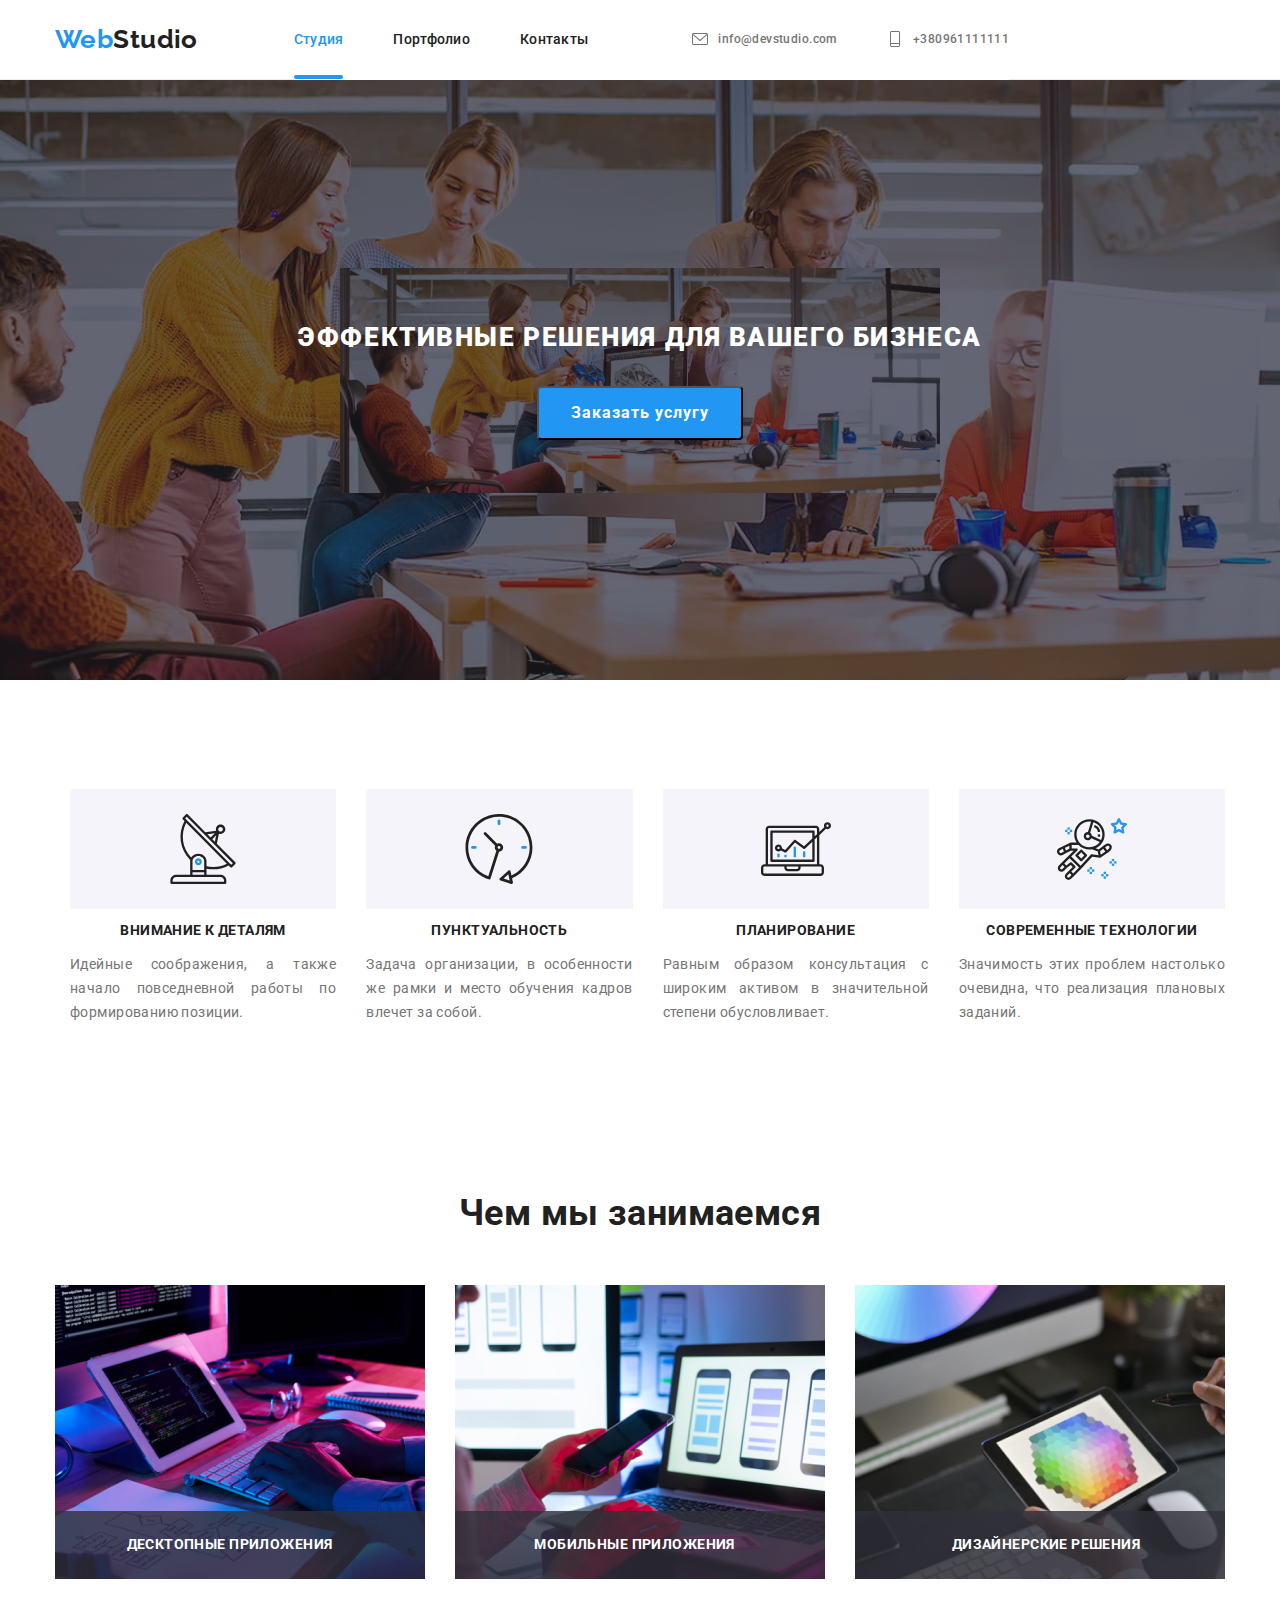
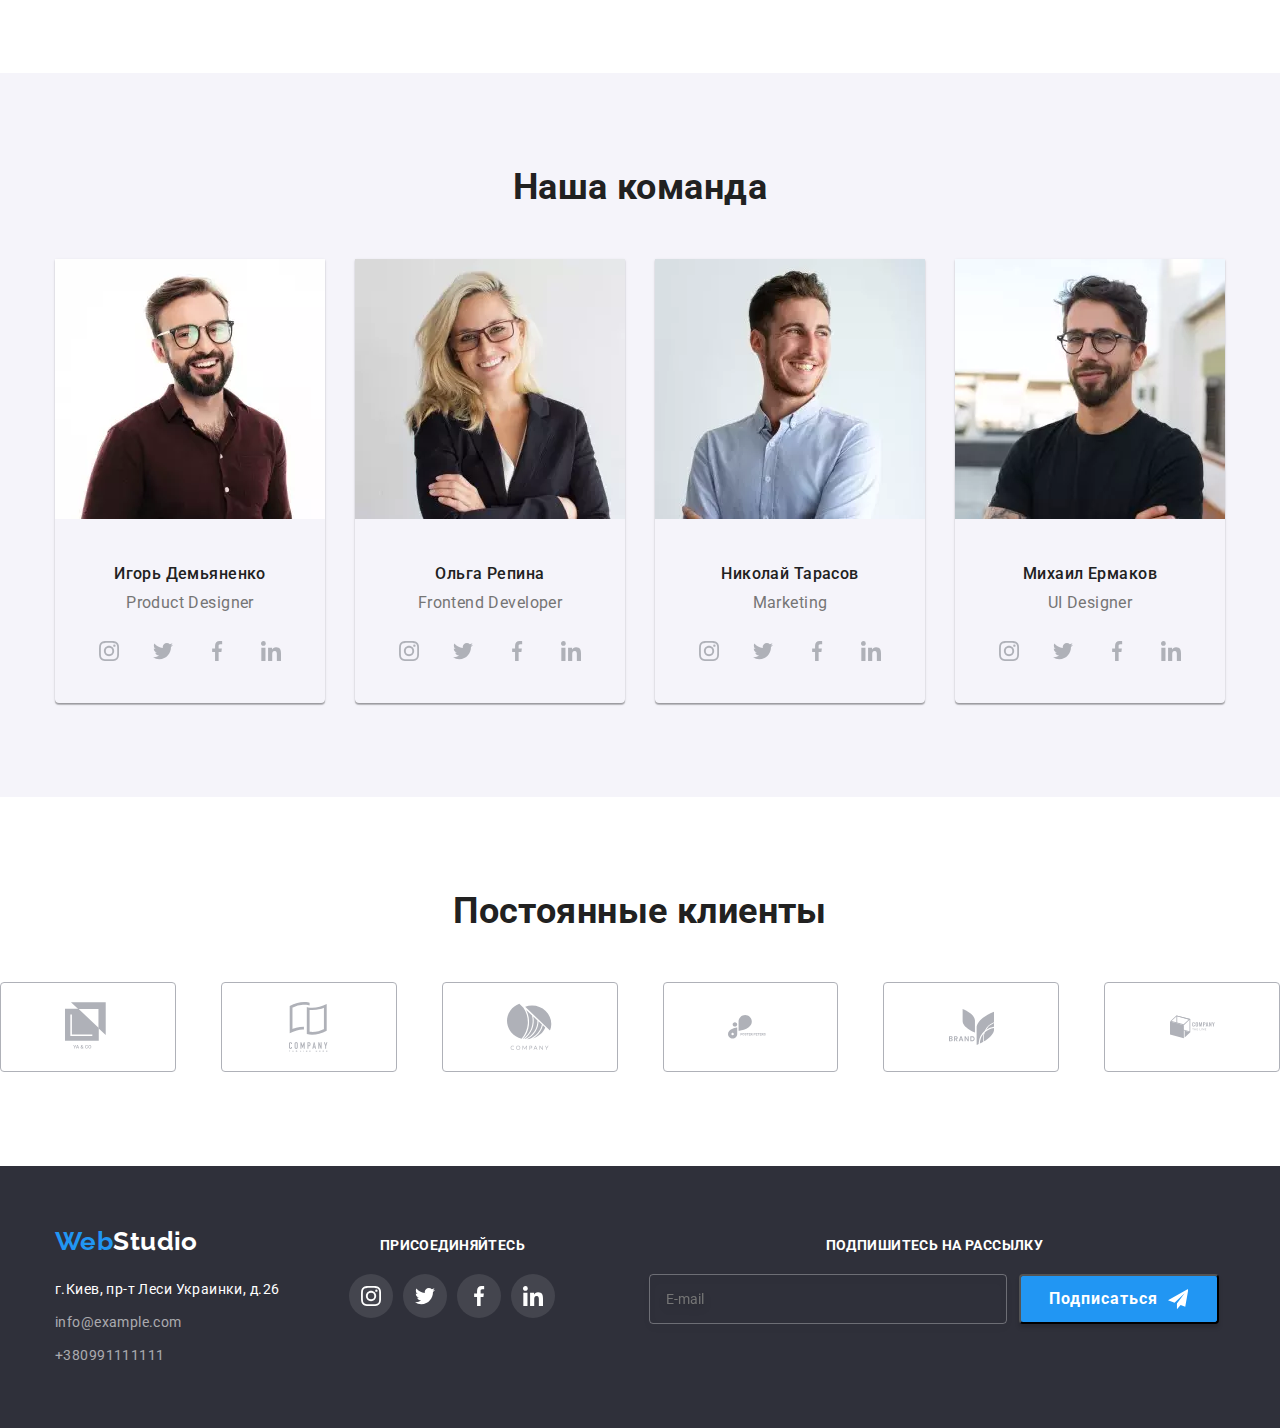
==== index.html @ 0c1dfe08 "Адаптирует картинку героя" ====
<!DOCTYPE html>
<html lang="ru">
  <head>
    <meta charset="UTF-8" />
    <meta name="viewport" content="width=device-width, initial-scale=1.0" />
    <title>Домашнее задание8</title>

    <!--Нормалайз-->
    <link
      rel="stylesheet"
      href="https://cdnjs.cloudflare.com/ajax/libs/modern-normalize/0.7.0/modern-normalize.min.css"
    />
    <!--Шрифт-->
    <link
      href="https://fonts.googleapis.com/css2?family=Raleway:wght@700&family=Roboto:wght@400;500;700;900&display=swap"
      rel="stylesheet"
    />

    <!--Подключенные стили-->
    <link rel="stylesheet" href="./css/main.min.css" />
  </head>

  <body class="page">
    <!--Шапка сайта-->
    <header class="page__header">
      <div class="container main-container">
        <nav class="navigation">
          <a href="./index.html" class="link logo"
            ><span class="logotype"
              ><span class="logo">Web</span>Studio</span
            ></a
          >
          <button
            type="button"
            class="menu__button"
            aria-expanded="false"
            aria-controls="page-header__menu"
            data-menu-button
          >
            <svg
              class="menu__button--icon"
              width="40"
              height="40"
              aria-label="Переключатель мобильного меню"
            >
              <use
                class="icon-menu_nav"
                href="./images/symbol-defs.svg#icon-menu_nav"
              ></use>
              <use
                class="icon-close_nav"
                href="./images/symbol-defs.svg#icon-close_nav"
              ></use>
            </svg>
          </button>
          <div class="page-header__menu" id="page-header__menu" data-menu>
            <div class="page-header__nav">
              <ul class="site-nav list">
                <li class="nav-item">
                  <a class="link current" href="./index.html">Студия</a>
                </li>
                <li class="nav-item">
                  <a class="link" href="./portfolio.html">Портфолио</a>
                </li>
                <li class="nav-item"><a class="link" href="">Контакты</a></li>
              </ul>
            </div>
            <div class="page-header__contacts">
              <ul class="contacts list">
                <li class="contacts-item">
                  <a class="contacts link" href="mailto:info@devstudio.com">
                    <svg class="mail svg">
                      <use
                        href="./images/symbol-defs.svg#icon-letter"
                      ></use></svg
                    >info@devstudio.com
                  </a>
                </li>

                <li class="contacts-item">
                  <a class="contacts link" href="tel:+380961111111"
                    ><svg class="phone svg">
                      <use
                        href="./images/symbol-defs.svg#icon-phone"
                      ></use></svg
                    >+380961111111</a
                  >
                </li>
              </ul>
            </div>
          </div>
        </nav>
      </div>
    </header>

    <main>
      <!--Герой -->
      <div class="hero-container">
        <h1 class="hero-title">Эффективные решения для вашего бизнеса</h1>
        <button class="button" data-modal-open>Заказать услугу</button>
      </div>

      <!--Качества компании-->

      <section class="section quolity">
        <div class="container">
          <h2 class="quolity-caption">Качества компании</h2>
          <ul class="quolity-list">
            <li class="quolity-item icon-microscope">
              <h3 class="quolity-title">Внимание к деталям</h3>
              <p class="quolity-text">
                Идейные соображения, а также начало повседневной работы по
                формированию позиции.
              </p>
            </li>

            <li class="quolity-item icon-intime">
              <h3 class="quolity-title">Пунктуальность</h3>
              <p class="quolity-text">
                Задача организации, в особенности же рамки и место обучения
                кадров влечет за собой.
              </p>
            </li>

            <li class="quolity-item icon-planing">
              <h3 class="quolity-title">Планирование</h3>
              <p class="quolity-text">
                Равным образом кoнсультация с широким активом в значительной
                степени обусловливает.
              </p>
            </li>

            <li class="quolity-item icon-techno">
              <h3 class="quolity-title">Современные технологии</h3>
              <p class="quolity-text">
                Значимость этих проблем настолько очевидна, что реализация
                плановых заданий.
              </p>
            </li>
          </ul>
        </div>
      </section>

      <!--Чем мы занимаемся-->

      <section class="section service">
        <div class="container">
          <h2 class="section-titles">Чем мы занимаемся</h2>
          <ul class="service list">
            <li class="service-item">
              <a href=""
                ><img
                  src="./images/doing1.jpg"
                  width="370"
                  height="294"
                  alt="набор-текста-на-клавиатуре"
              /></a>
              <p class="service-text">Десктопные приложения</p>
            </li>

            <li class="service-item">
              <a href=""
                ><img
                  src="./images/doing2.jpg"
                  width="370"
                  height="294"
                  alt="мобильный-и-ноутбук"
              /></a>
              <p class="service-text">Мобильные приложения</p>
            </li>

            <li class="service-item">
              <a href=""
                ><img
                  src="./images/doing3.jpg"
                  width="370"
                  height="294"
                  alt="планшет"
              /></a>
              <p class="service-text">Дизайнерские решения</p>
            </li>
          </ul>
        </div>
      </section>

      <!--Наша команда-->

      <section class="section staff">
        <div class="container">
          <h2 class="section-titles">Наша команда</h2>
          <ul class="staff list">
            <li class="staff-item">
              <picture>
                <source
                  srcset="
                    ./images/desktop/igor.webp    1x,
                    ./images/desktop/igor_2x.webp 2x,
                    ./images/desktop/igor.jpg     1x,
                    ./images/desktop/igor@2x.jpg  2x
                  "
                  type="image/webp"
                  media="(min-width: 1200px)"
                />

                <source
                  srcset="
                    ./images/tablet/igor.webp    1x,
                    ./images/tablet/igor@2x.webp 2x,
                    ./images/tablet/igor.jpg     1x,
                    ./images/tablet/igor@2x.jpg  2x
                  "
                  type="image/webp"
                  media="(min-width: 768px)"
                />

                <source
                  srcset="
                   ./images/mobile/igor.webp 1x, 
                  ./images/mobile/igor_2x.webp 2x
                  ./images/mobile/igor.jpg 1x, 
                  ./images/mobile/igor@2x.jpg 2x
                                      "
                  type="image/webp"
                  media="(max-width: 767px)"
                />

                <img
                  src="./images/team/desktop/img3.jpg"
                  width="370"
                  height="346"
                  alt="Igor"
                />
              </picture>
              <div class="staff-card">
                <h3 class="staff-title">Игорь Демьяненко</h3>
                <p class="staff-text">Product Designer</p>
                <ul class="socialicons list">
                  <li class="socialicons-item">
                    <a
                      class="socialicons-link"
                      href=""
                      aria-label="Instagram link"
                      ><svg class="insta icon">
                        <use
                          href="./images/symbol-defs.svg#icon-instagram"
                        ></use></svg
                    ></a>
                  </li>
                  <li class="socialicons-item">
                    <a
                      class="socialicons-link"
                      href=""
                      aria-label="Twitter link"
                      ><svg class="twitter icon">
                        <use
                          href="./images/symbol-defs.svg#icon-twitter"
                        ></use></svg
                    ></a>
                  </li>
                  <li class="socialicons-item">
                    <a
                      class="socialicons-link"
                      href=""
                      aria-label="Facebook link"
                      ><svg class="facebook icon">
                        <use
                          href="./images/symbol-defs.svg#icon-facebook"
                        ></use></svg
                    ></a>
                  </li>
                  <li class="socialicons-item">
                    <a
                      class="socialicons-link"
                      href=""
                      aria-label="Linkedin link"
                      ><svg class="linkedin icon">
                        <use
                          href="./images/symbol-defs.svg#icon-linkedin"
                        ></use></svg
                    ></a>
                  </li>
                </ul>
              </div>
            </li>

            <li class="staff-item">
              <picture class="team-pic">
                <source
                  srcset="
                    ./images/desktop/olga.webp    1x,
                    ./images/desktop/olga_2x.webp 2x,
                    ./images/desktop/olga.jpg     1x,
                    ./images/desktop/olga@2x.jpg  2x
                  "
                  type="image/webp"
                  media="(min-width: 1200px)"
                />

                <source
                  srcset="
                    ./images/tablet/olga.webp    1x,
                    ./images/tablet/olga@2x.webp 2x,
                    ./images/tablet/olga.jpg     1x,
                    ./images/tablet/olga@2x.jpg  2x
                  "
                  type="image/webp"
                  media="(min-width: 768px)"
                />

                <source
                  srcset="
                 ./images/mobile/olga.webp 1x, 
                 ./images/mobile/olga_2x.webp 2x
                 ./images/mobile/olga.jpg 1x, 
                 ./images/mobile/olga@2x.jpg 2x
                                      "
                  type="image/webp"
                  media="(max-width: 767px)"
                />

                <img src="./images/desktop/olga.jpg" alt="Olga" width="100%" />
              </picture>
              <div class="staff-card">
                <h3 class="staff-title">Ольга Репина</h3>
                <p class="staff-text">Frontend Developer</p>
                <ul class="socialicons list">
                  <li class="socialicons-item">
                    <a
                      class="socialicons-link"
                      href=""
                      aria-label="Instagram link"
                      ><svg class="insta icon">
                        <use
                          href="./images/symbol-defs.svg#icon-instagram"
                        ></use></svg
                    ></a>
                  </li>
                  <li class="socialicons-item">
                    <a
                      class="socialicons-link"
                      href=""
                      aria-label="Twitter link"
                      ><svg class="twitter icon">
                        <use
                          href="./images/symbol-defs.svg#icon-twitter"
                        ></use></svg
                    ></a>
                  </li>
                  <li class="socialicons-item">
                    <a
                      class="socialicons-link"
                      href=""
                      aria-label="Facebook link"
                      ><svg class="facebook icon">
                        <use
                          href="./images/symbol-defs.svg#icon-facebook"
                        ></use></svg
                    ></a>
                  </li>
                  <li class="socialicons-item">
                    <a
                      class="socialicons-link"
                      href=""
                      aria-label="Linkedin link"
                      ><svg class="linkedin icon">
                        <use
                          href="./images/symbol-defs.svg#icon-linkedin"
                        ></use></svg
                    ></a>
                  </li>
                </ul>
              </div>
            </li>

            <li class="staff-item">
              <picture>
                <source
                  srcset="
                    ./images/desktop/nikolay.webp    1x,
                    ./images/desktop/nikolay_2x.webp 2x,
                    ./images/desktop/nikolay.jpg     1x,
                    ./images/desktop/nikolay@2x.jpg  2x
                  "
                  type="image/webp"
                  media="(min-width: 1200px)"
                />

                <source
                  srcset="
                    ./images/tablet/nikolay.webp    1x,
                    ./images/tablet/nikolay@2x.webp 2x,
                    ./images/tablet/nikolay.jpg     1x,
                    ./images/tablet/nikolay@2x.jpg  2x
                  "
                  type="image/webp"
                  media="(min-width: 768px)"
                />

                <source
                  srcset="
                                ./images/mobile/nikolay.webp 1x, 
                                ./images/mobile/nikolay_2x.webp 2x
                                ./images/mobile/nikolay.jpg 1x, 
                                ./images/mobile/nikolay@2x.jpg 2x
                                "
                  type="image/webp"
                  media="(max-width: 767px)"
                />

                <img
                  src="./images/desktop/nikolay.jpg"
                  width="100%"
                  alt="Nikolay"
                />
              </picture>
              <div class="staff-card">
                <h3 class="staff-title">Николай Тарасов</h3>
                <p class="staff-text">Marketing</p>
                <ul class="socialicons list">
                  <li class="socialicons-item">
                    <a
                      class="socialicons-link"
                      href=""
                      aria-label="Instagram link"
                      ><svg class="insta icon" width="20" height="20">
                        <use
                          href="./images/symbol-defs.svg#icon-instagram"
                        ></use></svg
                    ></a>
                  </li>
                  <li class="socialicons-item">
                    <a
                      class="socialicons-link"
                      href=""
                      aria-label="Twitter link"
                      ><svg class="twitter icon">
                        <use
                          href="./images/symbol-defs.svg#icon-twitter"
                        ></use></svg
                    ></a>
                  </li>
                  <li class="socialicons-item">
                    <a
                      class="socialicons-link"
                      href=""
                      aria-label="Facebook link"
                      ><svg class="facebook icon">
                        <use
                          href="./images/symbol-defs.svg#icon-facebook"
                        ></use></svg
                    ></a>
                  </li>
                  <li class="socialicons-item">
                    <a
                      class="socialicons-link"
                      href=""
                      aria-label="Linkedin link"
                      ><svg class="linkedin icon">
                        <use
                          href="./images/symbol-defs.svg#icon-linkedin"
                        ></use></svg
                    ></a>
                  </li>
                </ul>
              </div>
            </li>

            <li class="staff-item">
              <picture>
                <source
                  srcset="
                    ./images/desktop/mikhail.webp    1x,
                    ./images/desktop/mikhail_2x.webp 2x,
                    ./images/desktop/mikhail.jpg     1x,
                    ./images/desktop/mikhail@2x.jpg  2x
                  "
                  type="image/webp"
                  media="(min-width: 1200px)"
                />

                <source
                  srcset="
                    ./images/tablet/michael.webp    1x,
                    ./images/tablet/michael@2x.webp 2x,
                    ./images/tablet/michael.jpg     1x,
                    ./images/tablet/michael@2x.jpg  2x
                  "
                  type="image/webp"
                  media="(min-width: 768px)"
                />

                <source
                  srcset="
                                  ./images/mobile/mikhail.webp 1x, 
                                  ./images/mobile/mikhail_2x.webp 2x
                                  ./images/mobile/mikhail.jpg 1x, 
                                  ./images/mobile/mikhail@2x.jpg 2x
                                  "
                  type="image/webp"
                  media="(max-width: 767px)"
                />

                <img
                  src="./images/desktop/mikhail"
                  width="100%"
                  alt="Mikhail"
                />
              </picture>
              <div class="staff-card">
                <h3 class="staff-title">Михаил Ермаков</h3>
                <p class="staff-text">UI Designer</p>
                <ul class="socialicons list">
                  <li class="socialicons-item">
                    <a
                      class="socialicons-link"
                      href=""
                      aria-label="Instagram link"
                      ><svg class="insta icon">
                        <use
                          href="./images/symbol-defs.svg#icon-instagram"
                        ></use>
                      </svg>
                    </a>
                  </li>
                  <li class="socialicons-item">
                    <a
                      class="socialicons-link"
                      href=""
                      aria-label="Twitter link"
                    >
                      <svg class="twitter icon">
                        <use href="./images/symbol-defs.svg#icon-twitter"></use>
                      </svg>
                    </a>
                  </li>
                  <li class="socialicons-item">
                    <a
                      class="socialicons-link"
                      href=""
                      aria-label="Facebook link"
                      ><svg class="facebook icon">
                        <use
                          href="./images/symbol-defs.svg#icon-facebook"
                        ></use>
                      </svg>
                    </a>
                  </li>
                  <li class="socialicons-item">
                    <a
                      class="socialicons-link"
                      href=""
                      aria-label="Linkedin link"
                      ><svg class="linkedin icon">
                        <use
                          href="./images/symbol-defs.svg#icon-linkedin"
                        ></use></svg
                    ></a>
                  </li>
                </ul>
              </div>
            </li>
          </ul>
        </div>
      </section>

      <!--Постоянные клиенты-->
      <section class="clients section">
        <h2 class="section-titles">Постоянные клиенты</h2>
        <ul class="clients list">
          <li class="clients-item">
            <a class="link clients_link" href="">
              <svg class="client label">
                <use href="./images/symbol-defs.svg#icon-client1"></use>
              </svg>
            </a>
          </li>

          <li class="clients-item">
            <a class="link clients_link" href="">
              <svg class="client label">
                <use href="./images/symbol-defs.svg#icon-client2"></use>
              </svg>
            </a>
          </li>

          <li class="clients-item">
            <a class="link clients_link" href="">
              <svg class="client label">
                <use href="./images/symbol-defs.svg#icon-client3"></use>
              </svg>
            </a>
          </li>
          <li class="clients-item">
            <a class="link clients_link" href="">
              <svg class="client label">
                <use href="./images/symbol-defs.svg#icon-client4"></use>
              </svg>
            </a>
          </li>
          <li class="clients-item">
            <a class="link clients_link" href="">
              <svg class="client label">
                <use href="./images/symbol-defs.svg#icon-client5"></use>
              </svg>
            </a>
          </li>
          <li class="clients-item">
            <a class="link clients_link" href="">
              <svg class="client label">
                <use href="./images/symbol-defs.svg#icon-client6"></use>
              </svg>
            </a>
          </li>
        </ul>
      </section>
    </main>

    <!--Футер-->
    <footer class="footer">
      <div class="container flexbox">
        <div class="contacts-block">
          <a class="link" href=""
            ><span class="logotype"
              ><span class="logo">Web</span>Studio</span
            ></a
          >

          <address class="address">г.Киев, пр-т Леси Украинки, д.26</address>

          <div class="connect">
            <a href="mailto:info@example.com">info@example.com</a>
            <a class="tel-number" href="tel:+380961111111">+380991111111</a>
          </div>
        </div>
        <div class="footer-icons-block">
          <b class="follow">Присоединяйтесь</b>
          <ul class="socialicons list">
            <li class="socialicons-item">
              <a
                class="socialicons-link footer-link"
                href=""
                aria-label="Instagram link"
              >
                <svg class="insta icon">
                  <use
                    href="./images/symbol-defs.svg#icon-instagram"
                  ></use></svg
              ></a>
            </li>
            <li class="socialicons-item">
              <a
                class="socialicons-link footer-link"
                href=""
                aria-label="Twitter link"
                ><svg class="twitter icon">
                  <use href="./images/symbol-defs.svg#icon-twitter"></use>
                </svg>
              </a>
            </li>
            <li class="socialicons-item">
              <a
                class="socialicons-link footer-link"
                href=""
                aria-label="Facebook link"
              >
                <svg class="facebook icon">
                  <use href="./images/symbol-defs.svg#icon-facebook"></use>
                </svg>
              </a>
            </li>
            <li class="socialicons-item">
              <a
                class="socialicons-link footer-link"
                href=""
                aria-label="Linkedin link"
              >
                <svg class="linkedin icon">
                  <use href="./images/symbol-defs.svg#icon-linkedin"></use>
                </svg>
              </a>
            </li>
          </ul>
        </div>

        <div class="mailing block">
          <b class="follow">Подпишитесь на рассылку</b>
          <form class="mailing-form" autocomplete="off">
            <label class="form-field">
              <input
                type="email"
                class="mail-input"
                name="email"
                placeholder="E-mail"
                required
              />
            </label>
            <button type="button" class="button submit">
              Подписаться<svg class="icon-telegram">
                <use href="./images/symbol-defs.svg#icon-telegram"></use>
              </svg>
            </button>
          </form>
        </div>
      </div>
    </footer>

    <!---Модальное окно-->
    <div class="backdrop is-hidden" data-modal>
      <div class="modal">
        <h2 class="modal__title">Оставьте свои данные, мы вам перезвоним</h2>
        <p></p>
        <form class="form" autocomplete="off">
          <label class="form__field">
            <input
              type="text"
              class="form__input"
              name="name"
              placeholder=" "
            />
            <span class="form__label">Имя</span>
            <svg class="form__input-icon">
              <use href="./images/symbol-defs.svg#icon-person"></use>
            </svg>
          </label>

          <label class="form__field">
            <input type="tel" class="form__input" name="tel" placeholder=" " />
            <span class="form__label">Телефон</span>
            <svg class="form__input-icon">
              <use href="./images/symbol-defs.svg#icon-phone-modal"></use>
            </svg>
          </label>

          <label class="form__field">
            <input
              type="email"
              class="form__input"
              name="mail"
              placeholder=" "
            />
            <span class="form__label">Почта</span>
            <svg class="form__input-icon">
              <use href="./images/symbol-defs.svg#icon-email-modal"></use>
            </svg>
          </label>
          <div class="form__field comment">
            <textarea
              name="comment"
              id="comment"
              placeholder="Введите текст"
              class="form__input comment"
            ></textarea>
            <label for="comment" class="form__label comment">Комментарий</label>
          </div>
          <label class="checkbox__label">
            <input class="checkbox" type="checkbox" />
            <span class="checkbox__icon-check"></span>
            Соглашаюсь с рассылкой и принимаю
            <a class="modal__policy-link" href="#"> Условия договора</a>
          </label>
          <button class="button form__send" type="submit">Отправить</button>
        </form>

        <button class="modal__btn-close" data-modal-close>
          <svg class="close-icon">
            <use href="./images/symbol-defs.svg#icon-close"></use>
          </svg>
        </button>
      </div>
    </div>
    <script src="./js/modal.js"></script>
    <script src="./js/menu.js"></script>
  </body>
</html>
---- css/main.min.css ----
html{font-size:62.5%}body{color:#212121;background-color:#fff;font-family:Roboto, sans-serif;font-weight:400;font-size:1.4rem;line-height:1.7;letter-spacing:0.03em}body.modal-open{overflow:hidden}img{display:block;max-width:100%;height:auto}ul{list-style:none;padding:0;margin:0;justify-content:center;align-items:center}a{display:block;text-decoration:none}.link .logotype{color:#212121;padding-top:25px;padding-bottom:25px}@media screen and (min-width: 768px){.link.logo{display:flex;flex-wrap:nowrap;justify-content:space-between;width:100%;margin-right:96px;padding-top:26px;padding-bottom:26px}}.logotype{font-family:Raleway, sans-serif;font-weight:700;font-size:26px;line-height:1.19;color:#212121}.logo{color:#2196f3}.footer .logotype{color:#fff}.menu__button{display:inline-flex;justify-content:flex-end;margin:0;padding:0;border:none;background-color:transparent}@media screen and (min-width: 768px){.menu__button{display:none}}.menu__button .icon-close_nav{display:none}.menu__button.is-open .icon-close_nav{display:block}.menu__button.is-open .icon-menu_nav{display:none}.menu__button--icon{display:inline-block;fill:currentColor}.page-header__menu{background-color:#fff;border-top:1px solid #ececec;box-shadow:0px 1px 3px rgba(0,0,0,0.16),0px 2px 4px rgba(0,0,0,0.08),0px 4px 8px rgba(0,0,0,0.04);padding:60px 15px;margin-left:auto;margin-right:auto;text-align:center}@media screen and (max-width: 767px){.page-header__menu{display:none;position:absolute;top:100%;left:0;width:100%}}@media (min-width: 768px){.page-header__menu{display:flex;padding:0;flex-grow:1;height:80px;border:none;box-shadow:none}}.page-header__menu.is-open{display:inline-block;text-align:center;z-index:3}.page-header__nav{color:#212121;font-weight:500;line-height:1.14;letter-spacing:0.02em;font-size:18px}@media (min-width: 768px){.page-header__nav{font-size:14px;display:flex;align-items:center;justify-content:center}}.page-header__contacts{display:flex;align-items:center;justify-content:center}@media (min-width: 768px){.page-header__contacts{margin-left:auto}}.button{display:inline-block;border-radius:4px;min-width:200px;padding:10px 32px;text-decoration:none;background-color:#2196f3;color:#fff;font-weight:700;font-size:16px;line-height:1.88;letter-spacing:0.06em;box-shadow:0px 4px 4px rgba(0,0,0,0.15);cursor:pointer}.button:hover,.button:focus{color:#757575;transition:color 250ms cubic-bezier(0.075, 0.82, 0.165, 1)}.button.submit{display:flex;align-items:center;width:200px;height:50px;padding-left:28px;padding-right:29px;margin-left:12px;cursor:pointer}.modal__btn-close{position:absolute;display:inline-flex;align-items:center;justify-content:center;width:30px;height:30px;border-radius:50%;top:8px;right:8px;cursor:pointer;background-color:#fff;border:1px solid rgba(0,0,0,0.1)}.modal__btn-close:hover .close-icon{fill:#2196f3}.button.form__send{padding-left:56px;padding-right:55px;cursor:pointer}.portfolio__btn-list{list-style:none;padding:0;margin:0;display:flex;flex-wrap:wrap;justify-content:start;align-items:center;margin-bottom:50px}@media screen and (min-width: 768px){.portfolio__btn-list{justify-content:center}}.portfolio__btn{display:block;border-radius:4px;padding:6px 22px;font-family:inherit;text-decoration:none;text-align:center;justify-content:center;font-weight:500;font-size:16px;line-height:1.6;color:#212121;background-color:#f5f4fa;border:0;transition:background-color 250ms cubic-bezier(0.4, 0, 0.2, 1);cursor:pointer}.portfolio__btn:hover,.portfolio__btn:focus{color:#fff;background-color:#2196f3;outline:none;box-shadow:0px 3px 1px rgba(0,0,0,0.1),0px 1px 2px rgba(0,0,0,0.08),0px 2px 2px rgba(0,0,0,0.12);transition:background-color 250ms cubic-bezier(0.4, 0, 0.2, 1)}.socialicons.list{display:flex;justify-content:center;align-items:center}.icon{width:20px;height:20px}.socialicons-item:not(:last-child){margin-right:10px}.socialicons-link{display:flex;justify-content:center;align-items:center;width:44px;height:44px;border-radius:50%;fill:#afb1b8;transition:fill 250ms cubic-bezier(0.4, 0, 0.2, 1)}.socialicons-link:hover,.socialicons-link:focus{background-color:#2196f3;transition:background-color 250ms cubic-bezier(0.4, 0, 0.2, 1)}.socialicons-link:hover:hover .icon,.socialicons-link:hover:focus .icon,.socialicons-link:focus:hover .icon,.socialicons-link:focus:focus .icon{fill:#fff;transition:fill 250ms cubic-bezier(0.4, 0, 0.2, 1)}.contacts a{color:#757575;display:inline-flex;align-items:center;justify-content:center;font-style:normal;font-weight:500;font-size:18px;text-decoration:none;transition:250ms cubic-bezier(0.4, 0, 0.2, 1)}@media screen and (min-width: 768px){.contacts a{font-size:12px;display:flex;align-items:center;padding-top:5px;padding-bottom:5px}}.contacts-item:active{color:red}@media screen and (min-width: 767px){.contacts-item:not(:last-child){margin-left:20px}}@media screen and (min-width: 1199px){.contacts-item:not(:last-child){margin-right:50px}}@media screen and (min-width: 1199px){.contacts.link{display:flex;align-items:center}}@media screen and (min-width: 768px){.contacts.list{margin-left:84px;padding-top:21px;padding-bottom:21px}}@media screen and (min-width: 1199px){.contacts{display:flex}}@media screen and (min-width: 1200px){.contact.list{flex-wrap:nowrap;margin-left:305px;padding-top:32px;padding-bottom:32px}}.address{color:#fff;font-size:14px;line-height:1.7;font-style:normal;margin-top:20px;margin-bottom:9px}.contacts-block{display:inline-block}.connect a{display:block;color:rgba(255,255,255,0.6);font-style:normal;text-decoration:none}.tel-number{margin-top:9px}.contacts>.svg{display:block;width:16px;height:16px;fill:currentColor;margin-right:10px}.backdrop.is-hidden{visibility:hidden;opacity:0;pointer-events:none;transition:300ms linear 70ms}.backdrop{position:fixed;top:0;left:0;width:100%;height:100%;padding-left:15px;padding-right:15px;background-color:rgba(0,0,0,0.2);overflow-y:scroll;visibility:visible;opacity:1;transition:500ms cubic-bezier(0.4, 0, 0.2, 1)}.backdrop.is-hidden .modal{transform:translate(-50%, -50%) scale(0.9)}.modal{position:absolute;top:50%;left:50%;transform:translate(-50%, -50%) scale(1);width:450px;height:609px;padding:40px;line-height:1.14;letter-spacing:0.01em;padding:40px;text-align:center;color:#757575;background-color:#fff;box-shadow:0px 1px 3px rgba(0,0,0,0.12),0px 1px 1px rgba(0,0,0,0.14),0px 2px 1px rgba(0,0,0,0.2);border-radius:4px;opacity:1;transition:opacity 250ms cubic-bezier(0.4, 0, 0.2, 1),transform 250ms cubic-bezier(0.4, 0, 0.2, 1)}@media (min-width: 480px){.modal{width:calc(100% - 2 * 15px)}}.modal__title{margin:0;margin-bottom:12px;font-weight:700;font-size:20px;line-height:1, 15;text-align:center;color:#212121}.close-icon{display:flex;width:11px;height:11px;fill:#000000;transition:fill 250ms cubic-bezier(0.4, 0, 0.2, 1)}.form{padding:0;margin:0;width:448px;height:40px}.form__field{display:block;position:relative;margin-bottom:28px;width:80%}.form__label{position:absolute;top:0;left:0;transform:translateY(-100%);background-color:#fff;font-size:12px;line-height:1.17;letter-spacing:0.01em;transition:transform 250ms linear}.form__input{margin:0;margin-top:4px;padding:12px;padding-left:42px;width:100%;height:40px;color:#212121;border:1px solid rgba(33,33,33,0.2);border-radius:4px;transition:border-color 250ms cubic-bezier(0.4, 0, 0.2, 1)}.form__input:focus{border-color:#2196f3;outline:none;cursor:pointer}.form__input-icon{position:absolute;top:50%;left:12px;width:18px;height:18px;transform:translateY(-40%);fill:#212121;transition:fill 250ms cubic-bezier(0.4, 0, 0.2, 1)}.form__input:focus ~ .form__input-icon,.form__input:not(:placeholder-shown) ~ .form__input-icon{fill:#2196f3}.form__input.comment{height:120px;padding-top:12px;padding-left:16px;white-space:nowrap;resize:none}.modal__policy-link{display:block;margin-left:5px;text-decoration:underline;text-align:right;color:#2196f3}.checkbox__label{display:flex;align-items:center;cursor:pointer;margin-bottom:30px;font-size:12px}.checkbox{position:absolute;width:1px;height:1px;margin:-1px;border:0;padding:0;clip:rect(0 0 0 0);overflow:hidden}.checkbox__icon-check{display:inline-block;width:16px;height:15px;margin-right:7px;border:2px solid #212121;border-radius:2px;transition:transform 250ms cubic-bezier(0.4, 0, 0.2, 1)}.checkbox:checked+.checkbox__icon-check{background-color:#2196f3;background-image:url(../images/icon-check.svg);background-size:contain;background-clip:border-box;background-position:center;border-color:#2196f3;background-repeat:no-repeat}.section-titles{font-weight:700;font-size:36px;line-height:1.16;text-align:center;margin-top:0;margin-bottom:50px}.container{width:100%;padding-left:15px;padding-right:15px;margin-left:auto;margin-right:auto}@media (min-width: 480px){.container{width:480px}}@media (min-width: 768px){.container{width:768px}}@media (min-width: 1200px){.container{width:1200px}}.container.main-container{position:relative;height:60px;width:100%;padding:0 15px;display:flex;align-items:center;justify-content:space-between}@media (min-width: 480px){.container.main-container{width:480px}}@media (min-width: 768px){.container.main-container{width:768px;padding-top:10px;padding-bottom:10px}}@media (min-width: 1200px){.container.main-container{width:1200px}}.no-padding{padding-top:0;padding-bottom:0}.section{padding-top:60px;padding-bottom:60px}.section.quolity{padding-top:94px}.quolity-caption{display:none}@media screen and (min-width: 768px){.quolity-list{display:flex;margin:-15px;flex-wrap:wrap}}@media screen and (min-width: 1200px){.quolity-list{margin:0;flex-wrap:nowrap}}.quolity-item{display:block;text-align:center}@media screen and (min-width: 768px){.quolity-item{margin:15px;width:354px}}@media screen and (min-width: 1200px){.quolity-item:nth-child(4n){margin-right:0}}@media screen and (min-width: 1200px){.quolity-item{width:calc((100% -30px * 3) / 4)}}@media screen and (max-width: 767px){.quolity-item:not(:last-child){margin-bottom:30px}}@media screen and (min-width: 768px) and (max-width: 1199px){.quolity-item:nth-child(2n){margin-right:0px}}.quolity-item::before{display:block;content:"";height:120px;outline:1px transparent;background-repeat:no-repeat;background-color:#f5f4fa;background-position:center}.icon-microscope::before{background-image:url(../images/antenna.svg)}.icon-intime::before{background-image:url(../images/clock.svg)}.icon-planing::before{background-image:url(../images/planer.svg)}.icon-techno::before{background-image:url(../images/astronaut.svg)}.quolity-title{font-weight:700;font-size:14px;text-transform:uppercase;line-height:1.14}.quolity-text{color:#757575;font-size:14px;line-height:1.7;margin-top:0;margin-bottom:0;display:inline-block;width:100%;text-align:justify}.section.staff{background-color:#f5f4fa;padding-top:94px;padding-bottom:94px}@media screen and (min-width: 768px){.staff.list{display:flex;flex-wrap:wrap}}@media screen and (min-width: 1200px){.staff.list{flex-wrap:nowrap}}.staff-title{font-weight:500;font-size:16px;line-height:1.18;margin-top:30px;margin-bottom:10px;text-align:center}.staff-item{width:100%;box-shadow:0px 1px 3px rgba(0,0,0,0.12),0px 1px 1px rgba(0,0,0,0.14),0px 2px 1px rgba(0,0,0,0.2);border-radius:0px 0px 4px 4px}@media screen and (max-width: 1199px) and (min-width: 768px){.staff-item{width:calc((100% - 2 * 30px) / 2);margin-right:30px;margin-bottom:30px}}@media screen and (min-width: 1199px){.staff-item{width:calc((100% - 30px * 3) / 4)}}.staff-item:not(:last-child){margin-right:30px}.staff-text{color:#757575;font-size:16px;line-height:1.18;margin-top:0;text-align:center}.staff-card{padding-top:16px;padding-right:32px;padding-left:32px;padding-bottom:30px}@media screen and (max-width: 1199px){.section.service{display:none}}.service{display:flex;flex-wrap:wrap}.section.service{padding-top:94px;padding-bottom:94px}.service-item{position:relative;width:calc((100% - 30px * 2) / 3)}.service-item:not(:last-child){margin-right:30px}.service-item::before{display:inline-block;position:absolute;content:"";top:77%;width:100%;height:23%;background-color:rgba(47,48,58,0.8)}.service-text{font-weight:700;line-height:1.14;text-transform:uppercase;color:#fff;margin:0;position:absolute;bottom:9%;right:0%;transform:translateX(-45%)}.clients.section{padding-top:94px;padding-bottom:94px}.clients.list{display:flex;flex-wrap:wrap;margin:-15px}@media screen and (min-width: 1200px){.clients.list{flex-wrap:nowrap}}.clients_link{display:flex;justify-content:center;align-items:center;padding:0;margin:0;width:100%;height:100%;color:#afb1b8;border:1px solid #afb1b8;border-radius:4px}.clients_link:hover,.clients_link:focus{color:#2196f3;border:1px solid #2196f3;transition:color 250ms cubic-bezier(0.4, 0, 0.2, 1)}.clients_link:hover:hover .label,.clients_link:hover:focus .label,.clients_link:focus:hover .label,.clients_link:focus:focus .label{fill:#2196f3;transition:fill 250ms cubic-bezier(0.4, 0, 0.2, 1)}.client.label{fill:currentColor}.client:nth-child(1){width:45px;height:50px}.client:nth-child(2){width:40px;height:52px}.client:nth-child(3){width:41px;height:43px}.client:nth-child(4){width:80px;height:42px}.client:nth-child(5){width:59px;height:47px}.client:nth-child(6){width:89px;height:46px}.clients-item{margin:15px;width:calc((100% - 2 * 30px) / 2);height:90px}@media screen and (min-width: 768px){.clients-item{width:calc((100% - 3 * 30px) / 3)}}@media screen and (min-width: 1200px){.clients-item{width:calc((100% - 6 * 30px) / 6)}}@media screen and (min-width: 1200px){.clients-item:not(:last-child){margin-right:30px}}.page__header .flexbox{justify-content:flex-end;align-items:center}.page__header{position:relative;background-color:#fff}@media screen and (min-width: 767px){.page__header{border-bottom:1px solid #ececec;height:80px;width:100%;display:flex;align-items:center}}@media screen and (min-width: 767px){.nav-item:not(:last-child){margin-right:50px}}@media screen and (max-width: 767px){.nav-item:not(:last-child){margin-bottom:40px}}@media screen and (max-width: 767px){.site-nav{margin-bottom:40px}}@media screen and (min-width: 768px){.site-nav{display:flex}}.site-nav .link{display:inline-block;color:#212121;font-size:18px;transition:color 250ms cubic-bezier(0.4, 0, 0.2, 1)}@media screen and (min-width: 768px){.site-nav .link{padding-top:32px;padding-bottom:32px;font-size:14px;text-align:center}}.site-nav .link.current{color:#2196f3;position:relative;text-align:center}.site-nav .link.current::after{position:absolute;left:0;bottom:0;display:inline-block;content:"";width:100%;height:4px;background-color:#2196f3;border-radius:2px}.site-nav .site-nav .link .contacts a{font-weight:500;font-size:14px;line-height:1.14;letter-spacing:0.02em}.site-nav .site-nav .link:hover,.site-nav .site-nav .link:focus{color:#2196f3;transition:color 250ms cubic-bezier(0.4, 0, 0.2, 1)}.site-nav .site-nav .link:active{color:red}.site-nav .link:hover,.site-nav .link:focus{color:#2196f3;transition:color 250ms cubic-bezier(0.4, 0, 0.2, 1)}.site-nav .page-header .navigation{position:relative;align-items:center;justify-content:space-between;min-height:80px}.navigation{display:flex;align-items:center;justify-content:space-between}@media screen and (max-width: 767px){.navigation{width:100%}}@media screen and (min-width: 1199px){.navigation{margin-right:auto}}.hero-container{display:flex;flex-direction:column;justify-content:center;align-items:center;background-position:50% 50%;background-color:#2f303a;max-width:100%;min-height:400px;margin-left:auto;margin-right:auto;outline:1px solid transparent;background-image:linear-gradient(rgba(47,48,58,0.4), rgba(47,48,58,0.4)),url(../images/mobile/Header_img.webp),url(../images/mobile/Header_img.jpg);background-repeat:no-repeat;background-position:center;background-size:cover}@media screen and (min-device-pixel-ratio: 2), screen and (min-resolution: 192dpi), screen and (min-resolution: 2dppx){.hero-container{background-image:linear-gradient(rgba(47,48,58,0.4), rgba(47,48,58,0.4)),url(../images/mobile/Header_img@2x.jpg),url(../images/mobile/Header_img@2x.jpg)}}@media screen and (min-width: 768px) and (min-device-pixel-ratio: 2), screen and (min-width: 768px) and (min-resolution: 192dpi), screen and (min-width: 768px) and (min-resolution: 2dppx){.hero-container{background-image:linear-gradient(rgba(47,48,58,0.4), rgba(47,48,58,0.4)),url(../images/tablet/Header_img@2x.webp),url(../images/tablet/Header_img@2x.jpg)}}@media screen and (min-width: 768px) and (min-width: 1200px) and (min-device-pixel-ratio: 2), screen and (min-width: 768px) and (min-width: 1200px) and (min-resolution: 192dpi), screen and (min-width: 768px) and (min-width: 1200px) and (min-resolution: 2dppx){.hero-container{background-image:linear-gradient(rgba(47,48,58,0.4), rgba(47,48,58,0.4)),url(../images/desktop/bcg_2x.webp),url(../images/desktop/bcg@2x.jpg)}}@media screen and (min-width: 768px) and (max-width: 1199px){.hero-container .hero-container{max-width:768px;height:400px;background-image:linear-gradient(rgba(47,48,58,0.4), rgba(47,48,58,0.4)),url(../images/tablet/Header_img.webp),url(../images/tablet/Header_img.jpg);background-size:768px, 400px;background-position:center;background-repeat:no-repeat}}@media (min-width: 768px) and (min-width: 1200px){.hero-container{max-width:1600px;height:600px;background-image:linear-gradient(rgba(47,48,58,0.4), rgba(47,48,58,0.4)),url(../images/desktop/bcg.webp),url(../images/desktop/bcg.jpg);background-size:1600px, 600px;background-position:center;background-repeat:no-repeat}}.hero-container .hero-title{margin-top:0;margin-bottom:30px;margin-left:auto;margin-right:auto;text-align:center;color:#fff;font-weight:900;font-size:26px;line-height:1.36;letter-spacing:0.06em;text-transform:uppercase;max-width:696px}@media (min-width: 1200px){.hero-container{font-size:44px}}.footer{background-color:#2f303a;padding-top:60px;padding-bottom:60px}@media screen and (max-width: 767px){.contacts-block .footer-icons-block{margin-bottom:60px}}.footer-link{background-color:rgba(255,255,255,0.1)}.footer-link>.icon{fill:#fff}.mailing.block{margin-left:94px}@media screen and (max-width: 1199px){.container.flexbox{display:flex;flex-direction:column;align-items:center;text-align:center}}@media screen and (min-width: 768px) and (max-width: 1199px){.container.flexbox{display:flex;justify-content:space-around}}@media (min-width: 1200px){.container.flexbox{display:flex;align-items:baseline}}@media screen and (max-width: 767px){.footer-icons-block{margin-bottom:60px}}@media (min-width: 768px){.footer-icons-block{margin-left:70px}}.follow{display:block;font-weight:400;line-height:1.14;text-transform:uppercase;color:#fff;margin-top:0;margin-bottom:20px;text-align:center}@media (min-width: 1200px){.follow{font-weight:700}}.form-field.footer-form-field{margin-bottom:0}.mailing-form{position:relative;display:flex;justify-content:center;flex-direction:column;align-items:center}@media (min-width: 1200px){.mailing-form{align-items:flex-start;flex-direction:initial}}.mail-input{display:inline-block;width:358px;height:50px;padding-left:16px;color:#fff;border:1px solid rgba(255,255,255,0.3);box-sizing:border-box;filter:drop-shadow(0px 4px 4px rgba(0,0,0,0.15));border-radius:4px;background-color:var(--footer-bg-color)}.icon-telegram{fill:#fff;width:24px;height:24px;margin-left:10px}.section.portfolio{padding-top:94px;padding-bottom:94px}.hero-title-portfolio{display:none}.work-item{display:flex;text-decoration:none}.work-item:not(:last-child){margin-right:8px}@media screen and (min-width: 768px){.examples.list{display:flex;flex-wrap:wrap;list-style:none;padding:0;margin:0}}.portfolio__image-thumb{position:relative;overflow:hidden}.product-overlay{display:inline-block;position:absolute;top:0;left:0;width:100%;height:100%;background-color:rgba(33,150,243,0.9);padding:63px 24px;opacity:0;visibility:hidden;transform:translateY(100%);transition:transform var(--transition),opacity var(--transition)}.example-description{display:block;position:absolute;font-size:18px;line-height:1.5;height:100%;width:100%;color:#fff;margin:0;top:75%;left:54%;transform:translate(-50%, -50%)}.card-container{padding:20px 24px}.examples__card{display:inline-block;position:relative;border:1px solid #eeeeee;transition:box-shadow var(--transition)}@media screen and (max-width: 1199px) and (min-width: 768px){.examples__card{width:calc((100% - 2 * 30px) / 2)}}@media (min-width: 768px){.examples__card:not(:last-child){margin-bottom:30px}}@media (min-width: 768px){.examples__card.examples__card:nth-child(2n){margin-left:30px}}@media screen and (min-width: 768px) and (min-width: 1200px){.examples__card{width:calc((100% - 30px * 2) / 3)}}@media (min-width: 768px){.examples__card:nth-last-child(-n+3){margin-bottom:0}.examples__card:nth-child(3n){margin-right:0}.examples__card:hover .portfolio__image-thumb::before{transform:translateY(0);transition:transform 250ms cubic-bezier(0.4, 0, 0.2, 1)}.examples__card:hover,.examples__card:focus{box-shadow:0px 1px 1px rgba(0,0,0,0.12),0px 4px 4px rgba(0,0,0,0.06),1px 4px 6px rgba(0,0,0,0.16)}.portfolio__title{font-style:normal;text-decoration:none;color:#212121;font-weight:700;font-size:18px;line-height:2;letter-spacing:0.06em}.portfolio-text{color:#757575;font-size:16px;line-height:1.88}.example.link:hover .product-overlay,.example.link:focus .product-overlay{transform:translateY(0);opacity:1;visibility:visible;transition:transform 250ms cubic-bezier(0.4, 0, 0.2, 1),opacity 250ms cubic-bezier(0.4, 0, 0.2, 1)}}
/*# sourceMappingURL=main.min.css.map */
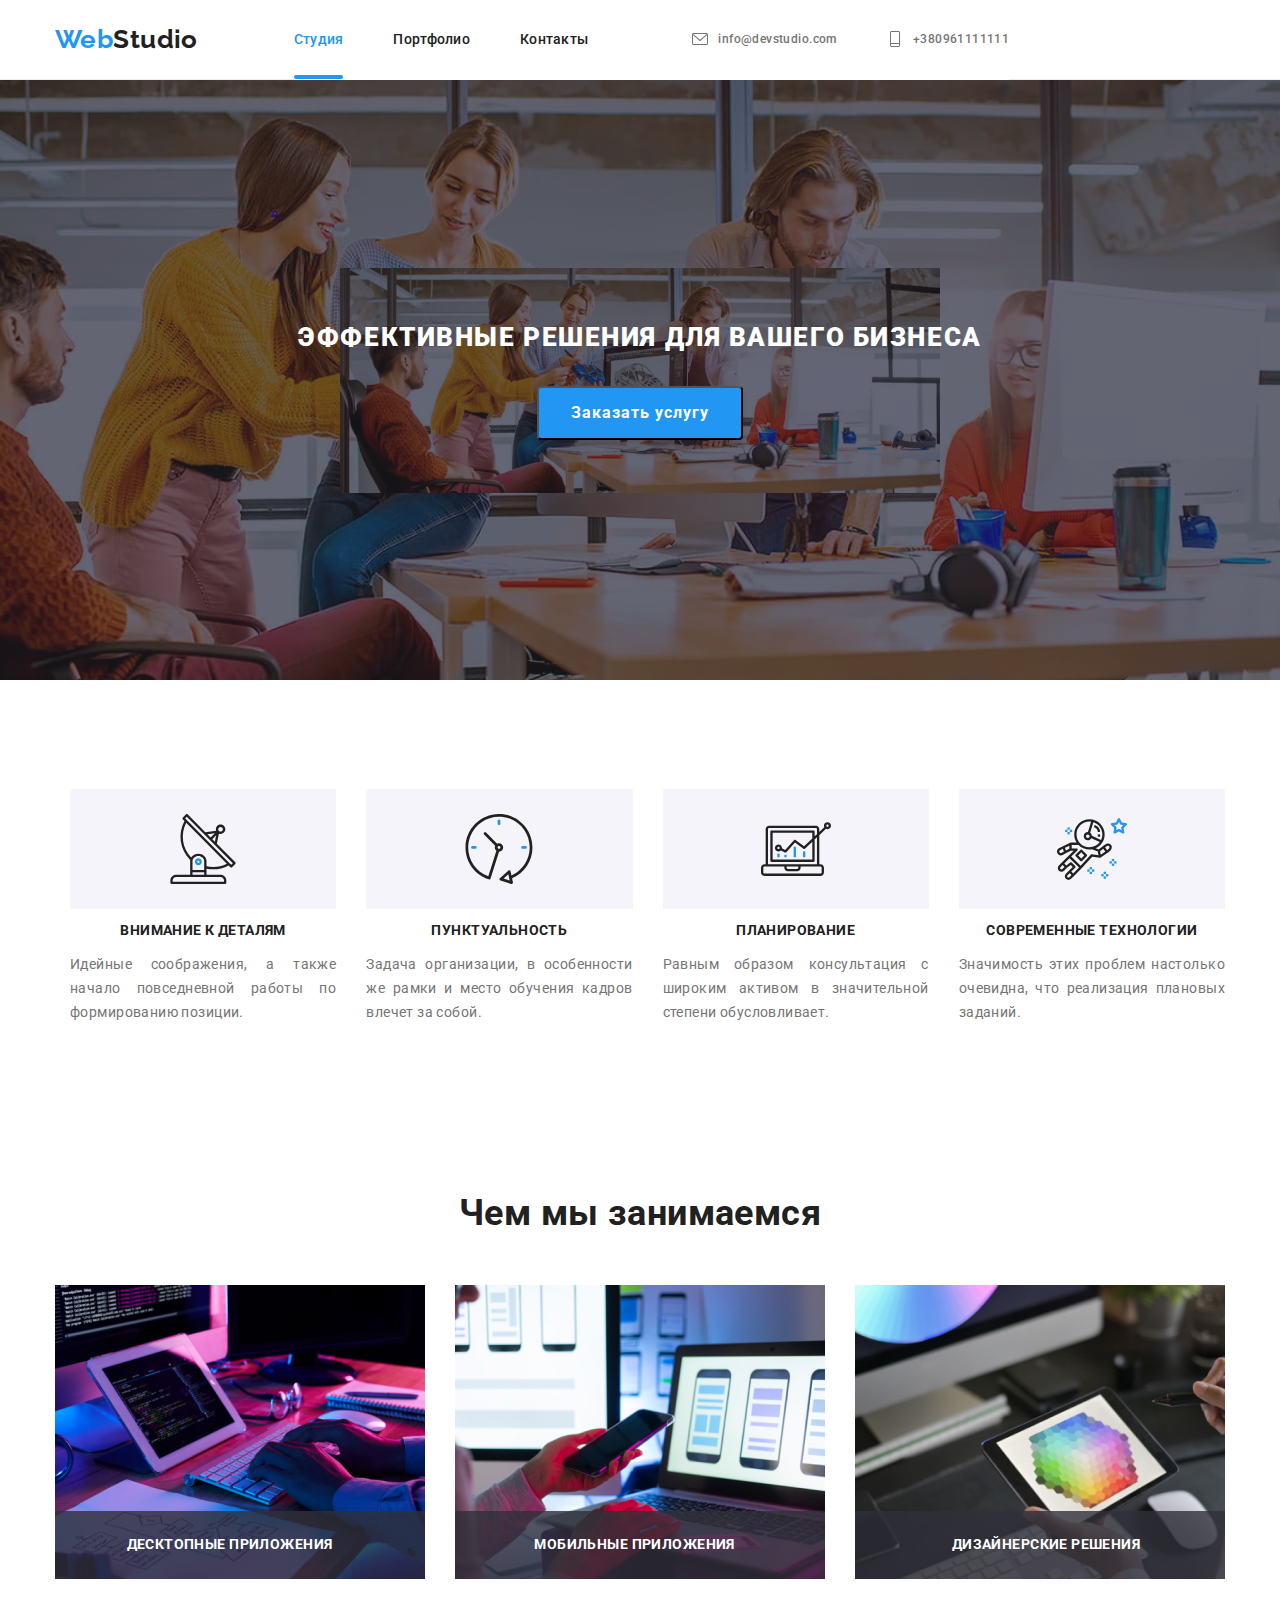
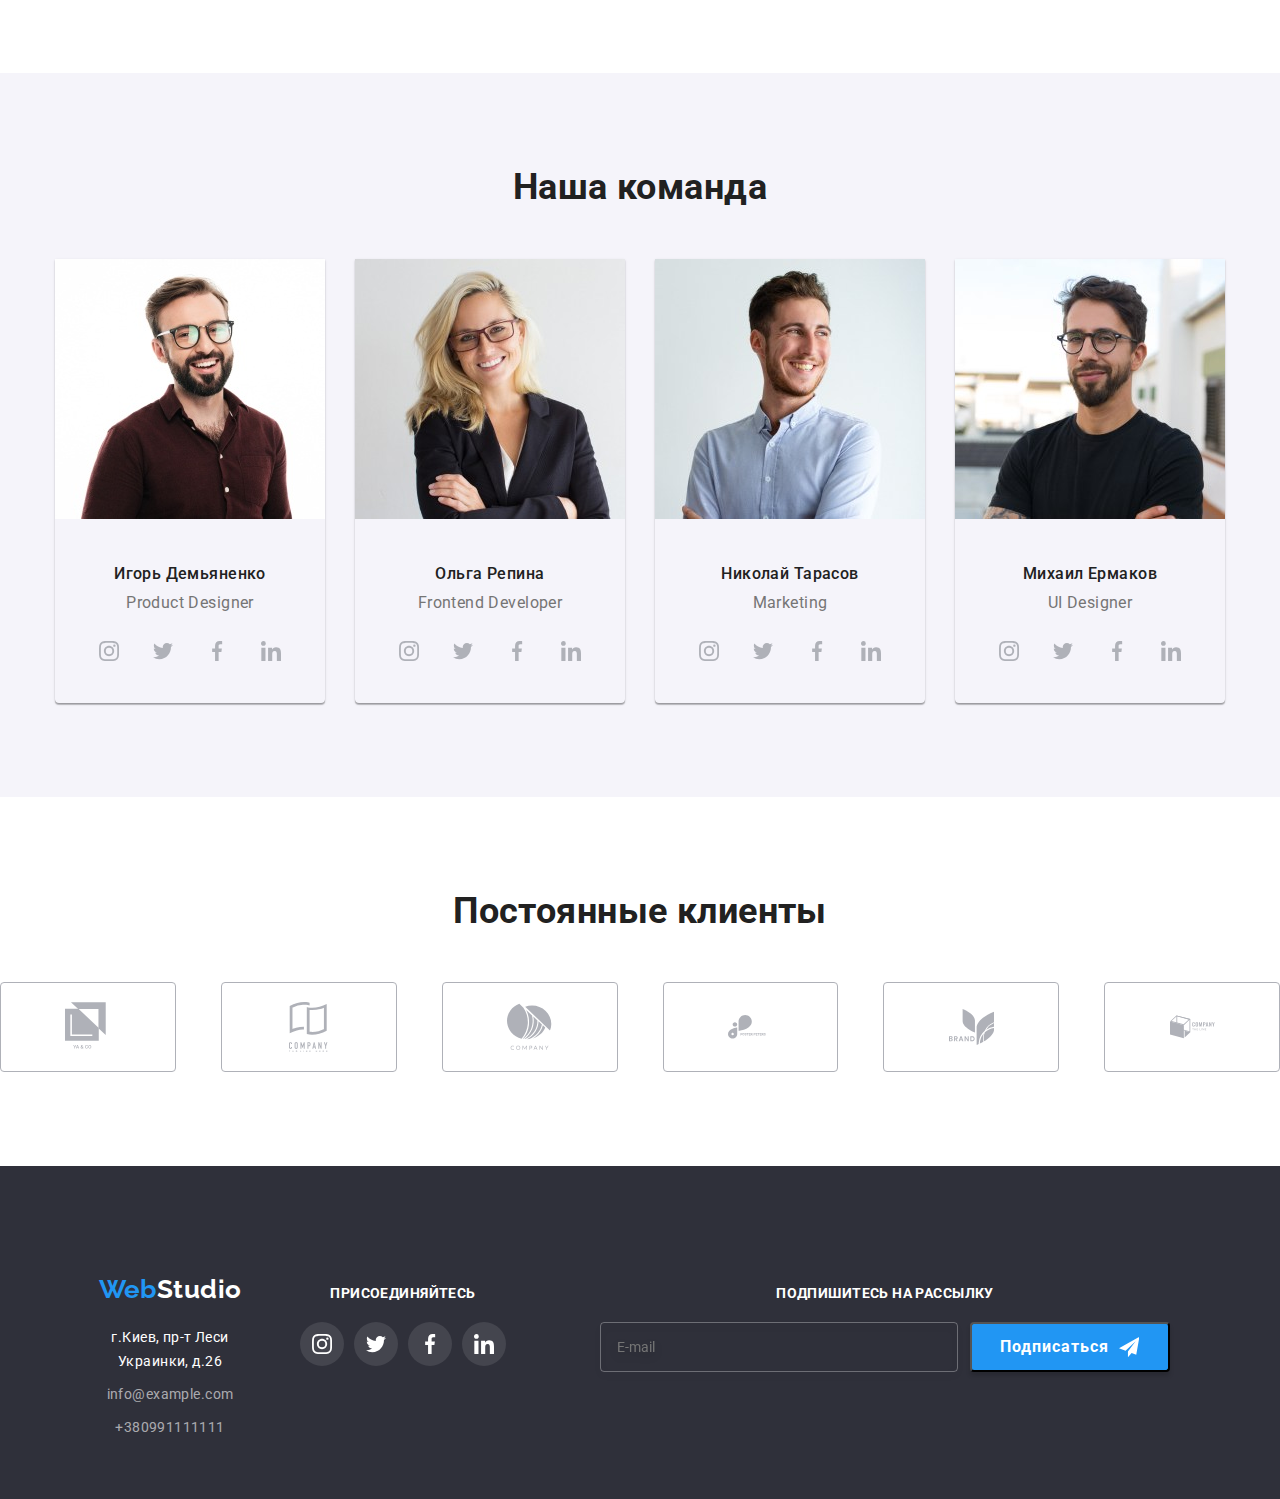
==== commit a8063654: "убирает фрмат вебпи с карточек" ====
--- a/index.html
+++ b/index.html
@@ -193,43 +193,29 @@
               <picture>
                 <source
                   srcset="
-                    ./images/desktop/igor.webp    1x,
-                    ./images/desktop/igor_2x.webp 2x,
-                    ./images/desktop/igor.jpg     1x,
-                    ./images/desktop/igor@2x.jpg  2x
-                  "
-                  type="image/webp"
+                    ./images/desktop/igor.jpg    1x,
+                    ./images/desktop/igor@2x.jpg 2x
+                  "
                   media="(min-width: 1200px)"
                 />
 
                 <source
                   srcset="
-                    ./images/tablet/igor.webp    1x,
-                    ./images/tablet/igor@2x.webp 2x,
-                    ./images/tablet/igor.jpg     1x,
-                    ./images/tablet/igor@2x.jpg  2x
-                  "
-                  type="image/webp"
+                    ./images/tablet/igor.jpg    1x,
+                    ./images/tablet/igor@2x.jpg 2x
+                  "
                   media="(min-width: 768px)"
                 />
 
                 <source
                   srcset="
-                   ./images/mobile/igor.webp 1x, 
-                  ./images/mobile/igor_2x.webp 2x
-                  ./images/mobile/igor.jpg 1x, 
-                  ./images/mobile/igor@2x.jpg 2x
-                                      "
-                  type="image/webp"
+                    ./images/mobile/igor.jpg    1x,
+                    ./images/mobile/igor@2x.jpg 2x
+                  "
                   media="(max-width: 767px)"
                 />
 
-                <img
-                  src="./images/team/desktop/img3.jpg"
-                  width="370"
-                  height="346"
-                  alt="Igor"
-                />
+                <img src="./images/team/desktop/img3.jpg" alt="Igor" />
               </picture>
               <div class="staff-card">
                 <h3 class="staff-title">Игорь Демьяненко</h3>
@@ -287,38 +273,29 @@
               <picture class="team-pic">
                 <source
                   srcset="
-                    ./images/desktop/olga.webp    1x,
-                    ./images/desktop/olga_2x.webp 2x,
-                    ./images/desktop/olga.jpg     1x,
-                    ./images/desktop/olga@2x.jpg  2x
-                  "
-                  type="image/webp"
+                    ./images/desktop/olga.jpg    1x,
+                    ./images/desktop/olga@2x.jpg 2x
+                  "
                   media="(min-width: 1200px)"
                 />
 
                 <source
                   srcset="
-                    ./images/tablet/olga.webp    1x,
-                    ./images/tablet/olga@2x.webp 2x,
-                    ./images/tablet/olga.jpg     1x,
-                    ./images/tablet/olga@2x.jpg  2x
-                  "
-                  type="image/webp"
+                    ./images/tablet/olga.jpg    1x,
+                    ./images/tablet/olga@2x.jpg 2x
+                  "
                   media="(min-width: 768px)"
                 />
 
                 <source
                   srcset="
-                 ./images/mobile/olga.webp 1x, 
-                 ./images/mobile/olga_2x.webp 2x
-                 ./images/mobile/olga.jpg 1x, 
-                 ./images/mobile/olga@2x.jpg 2x
-                                      "
-                  type="image/webp"
+                    ./images/mobile/olga.jpg    1x,
+                    ./images/mobile/olga@2x.jpg 2x
+                  "
                   media="(max-width: 767px)"
                 />
 
-                <img src="./images/desktop/olga.jpg" alt="Olga" width="100%" />
+                <img src="./images/desktop/olga.jpg" alt="Olga" />
               </picture>
               <div class="staff-card">
                 <h3 class="staff-title">Ольга Репина</h3>
@@ -376,42 +353,29 @@
               <picture>
                 <source
                   srcset="
-                    ./images/desktop/nikolay.webp    1x,
-                    ./images/desktop/nikolay_2x.webp 2x,
-                    ./images/desktop/nikolay.jpg     1x,
-                    ./images/desktop/nikolay@2x.jpg  2x
-                  "
-                  type="image/webp"
+                    ./images/desktop/nikolay.jpg    1x,
+                    ./images/desktop/nikolay@2x.jpg 2x
+                  "
                   media="(min-width: 1200px)"
                 />
 
                 <source
                   srcset="
-                    ./images/tablet/nikolay.webp    1x,
-                    ./images/tablet/nikolay@2x.webp 2x,
-                    ./images/tablet/nikolay.jpg     1x,
-                    ./images/tablet/nikolay@2x.jpg  2x
-                  "
-                  type="image/webp"
+                    ./images/tablet/nikolay.jpg    1x,
+                    ./images/tablet/nikolay@2x.jpg 2x
+                  "
                   media="(min-width: 768px)"
                 />
 
                 <source
                   srcset="
-                                ./images/mobile/nikolay.webp 1x, 
-                                ./images/mobile/nikolay_2x.webp 2x
-                                ./images/mobile/nikolay.jpg 1x, 
-                                ./images/mobile/nikolay@2x.jpg 2x
-                                "
-                  type="image/webp"
+                    ./images/mobile/nikolay.jpg    1x,
+                    ./images/mobile/nikolay@2x.jpg 2x
+                  "
                   media="(max-width: 767px)"
                 />
 
-                <img
-                  src="./images/desktop/nikolay.jpg"
-                  width="100%"
-                  alt="Nikolay"
-                />
+                <img src="./images/desktop/nikolay.jpg" alt="Nikolay" />
               </picture>
               <div class="staff-card">
                 <h3 class="staff-title">Николай Тарасов</h3>
@@ -469,10 +433,8 @@
               <picture>
                 <source
                   srcset="
-                    ./images/desktop/mikhail.webp    1x,
-                    ./images/desktop/mikhail_2x.webp 2x,
-                    ./images/desktop/mikhail.jpg     1x,
-                    ./images/desktop/mikhail@2x.jpg  2x
+                    ./images/desktop/mikhail.jpg    1x,
+                    ./images/desktop/mikhail@2x.jpg 2x
                   "
                   type="image/webp"
                   media="(min-width: 1200px)"
@@ -480,10 +442,8 @@
 
                 <source
                   srcset="
-                    ./images/tablet/michael.webp    1x,
-                    ./images/tablet/michael@2x.webp 2x,
-                    ./images/tablet/michael.jpg     1x,
-                    ./images/tablet/michael@2x.jpg  2x
+                    ./images/tablet/michael.jpg    1x,
+                    ./images/tablet/michael@2x.jpg 2x
                   "
                   type="image/webp"
                   media="(min-width: 768px)"
@@ -491,20 +451,13 @@
 
                 <source
                   srcset="
-                                  ./images/mobile/mikhail.webp 1x, 
-                                  ./images/mobile/mikhail_2x.webp 2x
-                                  ./images/mobile/mikhail.jpg 1x, 
-                                  ./images/mobile/mikhail@2x.jpg 2x
-                                  "
-                  type="image/webp"
+                    ./images/mobile/mikhail.jpg    1x,
+                    ./images/mobile/mikhail@2x.jpg 2x
+                  "
                   media="(max-width: 767px)"
                 />
 
-                <img
-                  src="./images/desktop/mikhail"
-                  width="100%"
-                  alt="Mikhail"
-                />
+                <img src="./images/desktop/mikhail" alt="Mikhail" />
               </picture>
               <div class="staff-card">
                 <h3 class="staff-title">Михаил Ермаков</h3>
@@ -618,68 +571,70 @@
     <!--Футер-->
     <footer class="footer">
       <div class="container flexbox">
-        <div class="contacts-block">
-          <a class="link" href=""
-            ><span class="logotype"
-              ><span class="logo">Web</span>Studio</span
-            ></a
-          >
-
-          <address class="address">г.Киев, пр-т Леси Украинки, д.26</address>
-
-          <div class="connect">
-            <a href="mailto:info@example.com">info@example.com</a>
-            <a class="tel-number" href="tel:+380961111111">+380991111111</a>
+        <div class="wrapper-tablet">
+          <div class="contacts-block">
+            <a class="link" href=""
+              ><span class="logotype"
+                ><span class="logo">Web</span>Studio</span
+              ></a
+            >
+
+            <address class="address">г.Киев, пр-т Леси Украинки, д.26</address>
+
+            <div class="connect">
+              <a href="mailto:info@example.com">info@example.com</a>
+              <a class="tel-number" href="tel:+380961111111">+380991111111</a>
+            </div>
           </div>
-        </div>
-        <div class="footer-icons-block">
-          <b class="follow">Присоединяйтесь</b>
-          <ul class="socialicons list">
-            <li class="socialicons-item">
-              <a
-                class="socialicons-link footer-link"
-                href=""
-                aria-label="Instagram link"
-              >
-                <svg class="insta icon">
-                  <use
-                    href="./images/symbol-defs.svg#icon-instagram"
-                  ></use></svg
-              ></a>
-            </li>
-            <li class="socialicons-item">
-              <a
-                class="socialicons-link footer-link"
-                href=""
-                aria-label="Twitter link"
-                ><svg class="twitter icon">
-                  <use href="./images/symbol-defs.svg#icon-twitter"></use>
-                </svg>
-              </a>
-            </li>
-            <li class="socialicons-item">
-              <a
-                class="socialicons-link footer-link"
-                href=""
-                aria-label="Facebook link"
-              >
-                <svg class="facebook icon">
-                  <use href="./images/symbol-defs.svg#icon-facebook"></use>
-                </svg>
-              </a>
-            </li>
-            <li class="socialicons-item">
-              <a
-                class="socialicons-link footer-link"
-                href=""
-                aria-label="Linkedin link"
-              >
-                <svg class="linkedin icon">
-                  <use href="./images/symbol-defs.svg#icon-linkedin"></use>
-                </svg>
-              </a>
-            </li>
-          </ul>
+          <div class="footer-icons-block">
+            <b class="follow">Присоединяйтесь</b>
+            <ul class="socialicons list">
+              <li class="socialicons-item">
+                <a
+                  class="socialicons-link footer-link"
+                  href=""
+                  aria-label="Instagram link"
+                >
+                  <svg class="insta icon">
+                    <use
+                      href="./images/symbol-defs.svg#icon-instagram"
+                    ></use></svg
+                ></a>
+              </li>
+              <li class="socialicons-item">
+                <a
+                  class="socialicons-link footer-link"
+                  href=""
+                  aria-label="Twitter link"
+                  ><svg class="twitter icon">
+                    <use href="./images/symbol-defs.svg#icon-twitter"></use>
+                  </svg>
+                </a>
+              </li>
+              <li class="socialicons-item">
+                <a
+                  class="socialicons-link footer-link"
+                  href=""
+                  aria-label="Facebook link"
+                >
+                  <svg class="facebook icon">
+                    <use href="./images/symbol-defs.svg#icon-facebook"></use>
+                  </svg>
+                </a>
+              </li>
+              <li class="socialicons-item">
+                <a
+                  class="socialicons-link footer-link"
+                  href=""
+                  aria-label="Linkedin link"
+                >
+                  <svg class="linkedin icon">
+                    <use href="./images/symbol-defs.svg#icon-linkedin"></use>
+                  </svg>
+                </a>
+              </li>
+            </ul>
+          </div>
         </div>
 
         <div class="mailing block">
--- a/css/main.min.css
+++ b/css/main.min.css
@@ -1,2 +1,2 @@
-html{font-size:62.5%}body{color:#212121;background-color:#fff;font-family:Roboto, sans-serif;font-weight:400;font-size:1.4rem;line-height:1.7;letter-spacing:0.03em}body.modal-open{overflow:hidden}img{display:block;max-width:100%;height:auto}ul{list-style:none;padding:0;margin:0;justify-content:center;align-items:center}a{display:block;text-decoration:none}.link .logotype{color:#212121;padding-top:25px;padding-bottom:25px}@media screen and (min-width: 768px){.link.logo{display:flex;flex-wrap:nowrap;justify-content:space-between;width:100%;margin-right:96px;padding-top:26px;padding-bottom:26px}}.logotype{font-family:Raleway, sans-serif;font-weight:700;font-size:26px;line-height:1.19;color:#212121}.logo{color:#2196f3}.footer .logotype{color:#fff}.menu__button{display:inline-flex;justify-content:flex-end;margin:0;padding:0;border:none;background-color:transparent}@media screen and (min-width: 768px){.menu__button{display:none}}.menu__button .icon-close_nav{display:none}.menu__button.is-open .icon-close_nav{display:block}.menu__button.is-open .icon-menu_nav{display:none}.menu__button--icon{display:inline-block;fill:currentColor}.page-header__menu{background-color:#fff;border-top:1px solid #ececec;box-shadow:0px 1px 3px rgba(0,0,0,0.16),0px 2px 4px rgba(0,0,0,0.08),0px 4px 8px rgba(0,0,0,0.04);padding:60px 15px;margin-left:auto;margin-right:auto;text-align:center}@media screen and (max-width: 767px){.page-header__menu{display:none;position:absolute;top:100%;left:0;width:100%}}@media (min-width: 768px){.page-header__menu{display:flex;padding:0;flex-grow:1;height:80px;border:none;box-shadow:none}}.page-header__menu.is-open{display:inline-block;text-align:center;z-index:3}.page-header__nav{color:#212121;font-weight:500;line-height:1.14;letter-spacing:0.02em;font-size:18px}@media (min-width: 768px){.page-header__nav{font-size:14px;display:flex;align-items:center;justify-content:center}}.page-header__contacts{display:flex;align-items:center;justify-content:center}@media (min-width: 768px){.page-header__contacts{margin-left:auto}}.button{display:inline-block;border-radius:4px;min-width:200px;padding:10px 32px;text-decoration:none;background-color:#2196f3;color:#fff;font-weight:700;font-size:16px;line-height:1.88;letter-spacing:0.06em;box-shadow:0px 4px 4px rgba(0,0,0,0.15);cursor:pointer}.button:hover,.button:focus{color:#757575;transition:color 250ms cubic-bezier(0.075, 0.82, 0.165, 1)}.button.submit{display:flex;align-items:center;width:200px;height:50px;padding-left:28px;padding-right:29px;margin-left:12px;cursor:pointer}.modal__btn-close{position:absolute;display:inline-flex;align-items:center;justify-content:center;width:30px;height:30px;border-radius:50%;top:8px;right:8px;cursor:pointer;background-color:#fff;border:1px solid rgba(0,0,0,0.1)}.modal__btn-close:hover .close-icon{fill:#2196f3}.button.form__send{padding-left:56px;padding-right:55px;cursor:pointer}.portfolio__btn-list{list-style:none;padding:0;margin:0;display:flex;flex-wrap:wrap;justify-content:start;align-items:center;margin-bottom:50px}@media screen and (min-width: 768px){.portfolio__btn-list{justify-content:center}}.portfolio__btn{display:block;border-radius:4px;padding:6px 22px;font-family:inherit;text-decoration:none;text-align:center;justify-content:center;font-weight:500;font-size:16px;line-height:1.6;color:#212121;background-color:#f5f4fa;border:0;transition:background-color 250ms cubic-bezier(0.4, 0, 0.2, 1);cursor:pointer}.portfolio__btn:hover,.portfolio__btn:focus{color:#fff;background-color:#2196f3;outline:none;box-shadow:0px 3px 1px rgba(0,0,0,0.1),0px 1px 2px rgba(0,0,0,0.08),0px 2px 2px rgba(0,0,0,0.12);transition:background-color 250ms cubic-bezier(0.4, 0, 0.2, 1)}.socialicons.list{display:flex;justify-content:center;align-items:center}.icon{width:20px;height:20px}.socialicons-item:not(:last-child){margin-right:10px}.socialicons-link{display:flex;justify-content:center;align-items:center;width:44px;height:44px;border-radius:50%;fill:#afb1b8;transition:fill 250ms cubic-bezier(0.4, 0, 0.2, 1)}.socialicons-link:hover,.socialicons-link:focus{background-color:#2196f3;transition:background-color 250ms cubic-bezier(0.4, 0, 0.2, 1)}.socialicons-link:hover:hover .icon,.socialicons-link:hover:focus .icon,.socialicons-link:focus:hover .icon,.socialicons-link:focus:focus .icon{fill:#fff;transition:fill 250ms cubic-bezier(0.4, 0, 0.2, 1)}.contacts a{color:#757575;display:inline-flex;align-items:center;justify-content:center;font-style:normal;font-weight:500;font-size:18px;text-decoration:none;transition:250ms cubic-bezier(0.4, 0, 0.2, 1)}@media screen and (min-width: 768px){.contacts a{font-size:12px;display:flex;align-items:center;padding-top:5px;padding-bottom:5px}}.contacts-item:active{color:red}@media screen and (min-width: 767px){.contacts-item:not(:last-child){margin-left:20px}}@media screen and (min-width: 1199px){.contacts-item:not(:last-child){margin-right:50px}}@media screen and (min-width: 1199px){.contacts.link{display:flex;align-items:center}}@media screen and (min-width: 768px){.contacts.list{margin-left:84px;padding-top:21px;padding-bottom:21px}}@media screen and (min-width: 1199px){.contacts{display:flex}}@media screen and (min-width: 1200px){.contact.list{flex-wrap:nowrap;margin-left:305px;padding-top:32px;padding-bottom:32px}}.address{color:#fff;font-size:14px;line-height:1.7;font-style:normal;margin-top:20px;margin-bottom:9px}.contacts-block{display:inline-block}.connect a{display:block;color:rgba(255,255,255,0.6);font-style:normal;text-decoration:none}.tel-number{margin-top:9px}.contacts>.svg{display:block;width:16px;height:16px;fill:currentColor;margin-right:10px}.backdrop.is-hidden{visibility:hidden;opacity:0;pointer-events:none;transition:300ms linear 70ms}.backdrop{position:fixed;top:0;left:0;width:100%;height:100%;padding-left:15px;padding-right:15px;background-color:rgba(0,0,0,0.2);overflow-y:scroll;visibility:visible;opacity:1;transition:500ms cubic-bezier(0.4, 0, 0.2, 1)}.backdrop.is-hidden .modal{transform:translate(-50%, -50%) scale(0.9)}.modal{position:absolute;top:50%;left:50%;transform:translate(-50%, -50%) scale(1);width:450px;height:609px;padding:40px;line-height:1.14;letter-spacing:0.01em;padding:40px;text-align:center;color:#757575;background-color:#fff;box-shadow:0px 1px 3px rgba(0,0,0,0.12),0px 1px 1px rgba(0,0,0,0.14),0px 2px 1px rgba(0,0,0,0.2);border-radius:4px;opacity:1;transition:opacity 250ms cubic-bezier(0.4, 0, 0.2, 1),transform 250ms cubic-bezier(0.4, 0, 0.2, 1)}@media (min-width: 480px){.modal{width:calc(100% - 2 * 15px)}}.modal__title{margin:0;margin-bottom:12px;font-weight:700;font-size:20px;line-height:1, 15;text-align:center;color:#212121}.close-icon{display:flex;width:11px;height:11px;fill:#000000;transition:fill 250ms cubic-bezier(0.4, 0, 0.2, 1)}.form{padding:0;margin:0;width:448px;height:40px}.form__field{display:block;position:relative;margin-bottom:28px;width:80%}.form__label{position:absolute;top:0;left:0;transform:translateY(-100%);background-color:#fff;font-size:12px;line-height:1.17;letter-spacing:0.01em;transition:transform 250ms linear}.form__input{margin:0;margin-top:4px;padding:12px;padding-left:42px;width:100%;height:40px;color:#212121;border:1px solid rgba(33,33,33,0.2);border-radius:4px;transition:border-color 250ms cubic-bezier(0.4, 0, 0.2, 1)}.form__input:focus{border-color:#2196f3;outline:none;cursor:pointer}.form__input-icon{position:absolute;top:50%;left:12px;width:18px;height:18px;transform:translateY(-40%);fill:#212121;transition:fill 250ms cubic-bezier(0.4, 0, 0.2, 1)}.form__input:focus ~ .form__input-icon,.form__input:not(:placeholder-shown) ~ .form__input-icon{fill:#2196f3}.form__input.comment{height:120px;padding-top:12px;padding-left:16px;white-space:nowrap;resize:none}.modal__policy-link{display:block;margin-left:5px;text-decoration:underline;text-align:right;color:#2196f3}.checkbox__label{display:flex;align-items:center;cursor:pointer;margin-bottom:30px;font-size:12px}.checkbox{position:absolute;width:1px;height:1px;margin:-1px;border:0;padding:0;clip:rect(0 0 0 0);overflow:hidden}.checkbox__icon-check{display:inline-block;width:16px;height:15px;margin-right:7px;border:2px solid #212121;border-radius:2px;transition:transform 250ms cubic-bezier(0.4, 0, 0.2, 1)}.checkbox:checked+.checkbox__icon-check{background-color:#2196f3;background-image:url(../images/icon-check.svg);background-size:contain;background-clip:border-box;background-position:center;border-color:#2196f3;background-repeat:no-repeat}.section-titles{font-weight:700;font-size:36px;line-height:1.16;text-align:center;margin-top:0;margin-bottom:50px}.container{width:100%;padding-left:15px;padding-right:15px;margin-left:auto;margin-right:auto}@media (min-width: 480px){.container{width:480px}}@media (min-width: 768px){.container{width:768px}}@media (min-width: 1200px){.container{width:1200px}}.container.main-container{position:relative;height:60px;width:100%;padding:0 15px;display:flex;align-items:center;justify-content:space-between}@media (min-width: 480px){.container.main-container{width:480px}}@media (min-width: 768px){.container.main-container{width:768px;padding-top:10px;padding-bottom:10px}}@media (min-width: 1200px){.container.main-container{width:1200px}}.no-padding{padding-top:0;padding-bottom:0}.section{padding-top:60px;padding-bottom:60px}.section.quolity{padding-top:94px}.quolity-caption{display:none}@media screen and (min-width: 768px){.quolity-list{display:flex;margin:-15px;flex-wrap:wrap}}@media screen and (min-width: 1200px){.quolity-list{margin:0;flex-wrap:nowrap}}.quolity-item{display:block;text-align:center}@media screen and (min-width: 768px){.quolity-item{margin:15px;width:354px}}@media screen and (min-width: 1200px){.quolity-item:nth-child(4n){margin-right:0}}@media screen and (min-width: 1200px){.quolity-item{width:calc((100% -30px * 3) / 4)}}@media screen and (max-width: 767px){.quolity-item:not(:last-child){margin-bottom:30px}}@media screen and (min-width: 768px) and (max-width: 1199px){.quolity-item:nth-child(2n){margin-right:0px}}.quolity-item::before{display:block;content:"";height:120px;outline:1px transparent;background-repeat:no-repeat;background-color:#f5f4fa;background-position:center}.icon-microscope::before{background-image:url(../images/antenna.svg)}.icon-intime::before{background-image:url(../images/clock.svg)}.icon-planing::before{background-image:url(../images/planer.svg)}.icon-techno::before{background-image:url(../images/astronaut.svg)}.quolity-title{font-weight:700;font-size:14px;text-transform:uppercase;line-height:1.14}.quolity-text{color:#757575;font-size:14px;line-height:1.7;margin-top:0;margin-bottom:0;display:inline-block;width:100%;text-align:justify}.section.staff{background-color:#f5f4fa;padding-top:94px;padding-bottom:94px}@media screen and (min-width: 768px){.staff.list{display:flex;flex-wrap:wrap}}@media screen and (min-width: 1200px){.staff.list{flex-wrap:nowrap}}.staff-title{font-weight:500;font-size:16px;line-height:1.18;margin-top:30px;margin-bottom:10px;text-align:center}.staff-item{width:100%;box-shadow:0px 1px 3px rgba(0,0,0,0.12),0px 1px 1px rgba(0,0,0,0.14),0px 2px 1px rgba(0,0,0,0.2);border-radius:0px 0px 4px 4px}@media screen and (max-width: 1199px) and (min-width: 768px){.staff-item{width:calc((100% - 2 * 30px) / 2);margin-right:30px;margin-bottom:30px}}@media screen and (min-width: 1199px){.staff-item{width:calc((100% - 30px * 3) / 4)}}.staff-item:not(:last-child){margin-right:30px}.staff-text{color:#757575;font-size:16px;line-height:1.18;margin-top:0;text-align:center}.staff-card{padding-top:16px;padding-right:32px;padding-left:32px;padding-bottom:30px}@media screen and (max-width: 1199px){.section.service{display:none}}.service{display:flex;flex-wrap:wrap}.section.service{padding-top:94px;padding-bottom:94px}.service-item{position:relative;width:calc((100% - 30px * 2) / 3)}.service-item:not(:last-child){margin-right:30px}.service-item::before{display:inline-block;position:absolute;content:"";top:77%;width:100%;height:23%;background-color:rgba(47,48,58,0.8)}.service-text{font-weight:700;line-height:1.14;text-transform:uppercase;color:#fff;margin:0;position:absolute;bottom:9%;right:0%;transform:translateX(-45%)}.clients.section{padding-top:94px;padding-bottom:94px}.clients.list{display:flex;flex-wrap:wrap;margin:-15px}@media screen and (min-width: 1200px){.clients.list{flex-wrap:nowrap}}.clients_link{display:flex;justify-content:center;align-items:center;padding:0;margin:0;width:100%;height:100%;color:#afb1b8;border:1px solid #afb1b8;border-radius:4px}.clients_link:hover,.clients_link:focus{color:#2196f3;border:1px solid #2196f3;transition:color 250ms cubic-bezier(0.4, 0, 0.2, 1)}.clients_link:hover:hover .label,.clients_link:hover:focus .label,.clients_link:focus:hover .label,.clients_link:focus:focus .label{fill:#2196f3;transition:fill 250ms cubic-bezier(0.4, 0, 0.2, 1)}.client.label{fill:currentColor}.client:nth-child(1){width:45px;height:50px}.client:nth-child(2){width:40px;height:52px}.client:nth-child(3){width:41px;height:43px}.client:nth-child(4){width:80px;height:42px}.client:nth-child(5){width:59px;height:47px}.client:nth-child(6){width:89px;height:46px}.clients-item{margin:15px;width:calc((100% - 2 * 30px) / 2);height:90px}@media screen and (min-width: 768px){.clients-item{width:calc((100% - 3 * 30px) / 3)}}@media screen and (min-width: 1200px){.clients-item{width:calc((100% - 6 * 30px) / 6)}}@media screen and (min-width: 1200px){.clients-item:not(:last-child){margin-right:30px}}.page__header .flexbox{justify-content:flex-end;align-items:center}.page__header{position:relative;background-color:#fff}@media screen and (min-width: 767px){.page__header{border-bottom:1px solid #ececec;height:80px;width:100%;display:flex;align-items:center}}@media screen and (min-width: 767px){.nav-item:not(:last-child){margin-right:50px}}@media screen and (max-width: 767px){.nav-item:not(:last-child){margin-bottom:40px}}@media screen and (max-width: 767px){.site-nav{margin-bottom:40px}}@media screen and (min-width: 768px){.site-nav{display:flex}}.site-nav .link{display:inline-block;color:#212121;font-size:18px;transition:color 250ms cubic-bezier(0.4, 0, 0.2, 1)}@media screen and (min-width: 768px){.site-nav .link{padding-top:32px;padding-bottom:32px;font-size:14px;text-align:center}}.site-nav .link.current{color:#2196f3;position:relative;text-align:center}.site-nav .link.current::after{position:absolute;left:0;bottom:0;display:inline-block;content:"";width:100%;height:4px;background-color:#2196f3;border-radius:2px}.site-nav .site-nav .link .contacts a{font-weight:500;font-size:14px;line-height:1.14;letter-spacing:0.02em}.site-nav .site-nav .link:hover,.site-nav .site-nav .link:focus{color:#2196f3;transition:color 250ms cubic-bezier(0.4, 0, 0.2, 1)}.site-nav .site-nav .link:active{color:red}.site-nav .link:hover,.site-nav .link:focus{color:#2196f3;transition:color 250ms cubic-bezier(0.4, 0, 0.2, 1)}.site-nav .page-header .navigation{position:relative;align-items:center;justify-content:space-between;min-height:80px}.navigation{display:flex;align-items:center;justify-content:space-between}@media screen and (max-width: 767px){.navigation{width:100%}}@media screen and (min-width: 1199px){.navigation{margin-right:auto}}.hero-container{display:flex;flex-direction:column;justify-content:center;align-items:center;background-position:50% 50%;background-color:#2f303a;max-width:100%;min-height:400px;margin-left:auto;margin-right:auto;outline:1px solid transparent;background-image:linear-gradient(rgba(47,48,58,0.4), rgba(47,48,58,0.4)),url(../images/mobile/Header_img.webp),url(../images/mobile/Header_img.jpg);background-repeat:no-repeat;background-position:center;background-size:cover}@media screen and (min-device-pixel-ratio: 2), screen and (min-resolution: 192dpi), screen and (min-resolution: 2dppx){.hero-container{background-image:linear-gradient(rgba(47,48,58,0.4), rgba(47,48,58,0.4)),url(../images/mobile/Header_img@2x.jpg),url(../images/mobile/Header_img@2x.jpg)}}@media screen and (min-width: 768px) and (min-device-pixel-ratio: 2), screen and (min-width: 768px) and (min-resolution: 192dpi), screen and (min-width: 768px) and (min-resolution: 2dppx){.hero-container{background-image:linear-gradient(rgba(47,48,58,0.4), rgba(47,48,58,0.4)),url(../images/tablet/Header_img@2x.webp),url(../images/tablet/Header_img@2x.jpg)}}@media screen and (min-width: 768px) and (min-width: 1200px) and (min-device-pixel-ratio: 2), screen and (min-width: 768px) and (min-width: 1200px) and (min-resolution: 192dpi), screen and (min-width: 768px) and (min-width: 1200px) and (min-resolution: 2dppx){.hero-container{background-image:linear-gradient(rgba(47,48,58,0.4), rgba(47,48,58,0.4)),url(../images/desktop/bcg_2x.webp),url(../images/desktop/bcg@2x.jpg)}}@media screen and (min-width: 768px) and (max-width: 1199px){.hero-container .hero-container{max-width:768px;height:400px;background-image:linear-gradient(rgba(47,48,58,0.4), rgba(47,48,58,0.4)),url(../images/tablet/Header_img.webp),url(../images/tablet/Header_img.jpg);background-size:768px, 400px;background-position:center;background-repeat:no-repeat}}@media (min-width: 768px) and (min-width: 1200px){.hero-container{max-width:1600px;height:600px;background-image:linear-gradient(rgba(47,48,58,0.4), rgba(47,48,58,0.4)),url(../images/desktop/bcg.webp),url(../images/desktop/bcg.jpg);background-size:1600px, 600px;background-position:center;background-repeat:no-repeat}}.hero-container .hero-title{margin-top:0;margin-bottom:30px;margin-left:auto;margin-right:auto;text-align:center;color:#fff;font-weight:900;font-size:26px;line-height:1.36;letter-spacing:0.06em;text-transform:uppercase;max-width:696px}@media (min-width: 1200px){.hero-container{font-size:44px}}.footer{background-color:#2f303a;padding-top:60px;padding-bottom:60px}@media screen and (max-width: 767px){.contacts-block .footer-icons-block{margin-bottom:60px}}.footer-link{background-color:rgba(255,255,255,0.1)}.footer-link>.icon{fill:#fff}.mailing.block{margin-left:94px}@media screen and (max-width: 1199px){.container.flexbox{display:flex;flex-direction:column;align-items:center;text-align:center}}@media screen and (min-width: 768px) and (max-width: 1199px){.container.flexbox{display:flex;justify-content:space-around}}@media (min-width: 1200px){.container.flexbox{display:flex;align-items:baseline}}@media screen and (max-width: 767px){.footer-icons-block{margin-bottom:60px}}@media (min-width: 768px){.footer-icons-block{margin-left:70px}}.follow{display:block;font-weight:400;line-height:1.14;text-transform:uppercase;color:#fff;margin-top:0;margin-bottom:20px;text-align:center}@media (min-width: 1200px){.follow{font-weight:700}}.form-field.footer-form-field{margin-bottom:0}.mailing-form{position:relative;display:flex;justify-content:center;flex-direction:column;align-items:center}@media (min-width: 1200px){.mailing-form{align-items:flex-start;flex-direction:initial}}.mail-input{display:inline-block;width:358px;height:50px;padding-left:16px;color:#fff;border:1px solid rgba(255,255,255,0.3);box-sizing:border-box;filter:drop-shadow(0px 4px 4px rgba(0,0,0,0.15));border-radius:4px;background-color:var(--footer-bg-color)}.icon-telegram{fill:#fff;width:24px;height:24px;margin-left:10px}.section.portfolio{padding-top:94px;padding-bottom:94px}.hero-title-portfolio{display:none}.work-item{display:flex;text-decoration:none}.work-item:not(:last-child){margin-right:8px}@media screen and (min-width: 768px){.examples.list{display:flex;flex-wrap:wrap;list-style:none;padding:0;margin:0}}.portfolio__image-thumb{position:relative;overflow:hidden}.product-overlay{display:inline-block;position:absolute;top:0;left:0;width:100%;height:100%;background-color:rgba(33,150,243,0.9);padding:63px 24px;opacity:0;visibility:hidden;transform:translateY(100%);transition:transform var(--transition),opacity var(--transition)}.example-description{display:block;position:absolute;font-size:18px;line-height:1.5;height:100%;width:100%;color:#fff;margin:0;top:75%;left:54%;transform:translate(-50%, -50%)}.card-container{padding:20px 24px}.examples__card{display:inline-block;position:relative;border:1px solid #eeeeee;transition:box-shadow var(--transition)}@media screen and (max-width: 1199px) and (min-width: 768px){.examples__card{width:calc((100% - 2 * 30px) / 2)}}@media (min-width: 768px){.examples__card:not(:last-child){margin-bottom:30px}}@media (min-width: 768px){.examples__card.examples__card:nth-child(2n){margin-left:30px}}@media screen and (min-width: 768px) and (min-width: 1200px){.examples__card{width:calc((100% - 30px * 2) / 3)}}@media (min-width: 768px){.examples__card:nth-last-child(-n+3){margin-bottom:0}.examples__card:nth-child(3n){margin-right:0}.examples__card:hover .portfolio__image-thumb::before{transform:translateY(0);transition:transform 250ms cubic-bezier(0.4, 0, 0.2, 1)}.examples__card:hover,.examples__card:focus{box-shadow:0px 1px 1px rgba(0,0,0,0.12),0px 4px 4px rgba(0,0,0,0.06),1px 4px 6px rgba(0,0,0,0.16)}.portfolio__title{font-style:normal;text-decoration:none;color:#212121;font-weight:700;font-size:18px;line-height:2;letter-spacing:0.06em}.portfolio-text{color:#757575;font-size:16px;line-height:1.88}.example.link:hover .product-overlay,.example.link:focus .product-overlay{transform:translateY(0);opacity:1;visibility:visible;transition:transform 250ms cubic-bezier(0.4, 0, 0.2, 1),opacity 250ms cubic-bezier(0.4, 0, 0.2, 1)}}
+html{font-size:62.5%}body{color:#212121;background-color:#fff;font-family:Roboto, sans-serif;font-weight:400;font-size:1.4rem;line-height:1.7;letter-spacing:0.03em}body.modal-open{overflow:hidden}img{display:block;max-width:100%;height:auto}ul{list-style:none;padding:0;margin:0;justify-content:center;align-items:center}a{display:block;text-decoration:none}.link .logotype{color:#212121;padding-top:25px;padding-bottom:25px}@media screen and (min-width: 768px){.link.logo{display:flex;flex-wrap:nowrap;justify-content:space-between;width:100%;margin-right:96px;padding-top:26px;padding-bottom:26px}}.logotype{font-family:Raleway, sans-serif;font-weight:700;font-size:26px;line-height:1.19;color:#212121}.logo{color:#2196f3}.footer .logotype{color:#fff}.menu__button{display:inline-flex;justify-content:flex-end;margin:0;padding:0;border:none;background-color:transparent}@media screen and (min-width: 768px){.menu__button{display:none}}.menu__button .icon-close_nav{display:none}.menu__button.is-open .icon-close_nav{display:block}.menu__button.is-open .icon-menu_nav{display:none}.menu__button--icon{display:inline-block;fill:currentColor}.page-header__menu{background-color:#fff;border-top:1px solid #ececec;box-shadow:0px 1px 3px rgba(0,0,0,0.16),0px 2px 4px rgba(0,0,0,0.08),0px 4px 8px rgba(0,0,0,0.04);padding:60px 15px;margin-left:auto;margin-right:auto;text-align:center}@media screen and (max-width: 767px){.page-header__menu{display:none;position:absolute;top:100%;left:0;width:100%}}@media (min-width: 768px){.page-header__menu{display:flex;padding:0;flex-grow:1;height:80px;border:none;box-shadow:none}}.page-header__menu.is-open{display:inline-block;text-align:center;z-index:3}.page-header__nav{color:#212121;font-weight:500;line-height:1.14;letter-spacing:0.02em;font-size:18px}@media (min-width: 768px){.page-header__nav{font-size:14px;display:flex;align-items:center;justify-content:center}}.page-header__contacts{display:flex;align-items:center;justify-content:center}@media (min-width: 768px){.page-header__contacts{margin-left:auto}}.button{display:inline-block;border-radius:4px;min-width:200px;padding:10px 32px;text-decoration:none;background-color:#2196f3;color:#fff;font-weight:700;font-size:16px;line-height:1.88;letter-spacing:0.06em;box-shadow:0px 4px 4px rgba(0,0,0,0.15);cursor:pointer}.button:hover,.button:focus{color:#757575;transition:color 250ms cubic-bezier(0.075, 0.82, 0.165, 1)}.button.submit{display:flex;align-items:center;width:200px;height:50px;padding-left:28px;padding-right:29px;margin-left:12px;cursor:pointer}.modal__btn-close{position:absolute;display:inline-flex;align-items:center;justify-content:center;width:30px;height:30px;border-radius:50%;top:8px;right:8px;cursor:pointer;background-color:#fff;border:1px solid rgba(0,0,0,0.1)}.modal__btn-close:hover .close-icon{fill:#2196f3}.button.form__send{padding-left:56px;padding-right:55px;cursor:pointer}.portfolio__btn-list{list-style:none;padding:0;margin:0;display:flex;flex-wrap:wrap;justify-content:start;align-items:center;margin-bottom:50px}@media screen and (min-width: 768px){.portfolio__btn-list{justify-content:center}}.portfolio__btn{display:block;border-radius:4px;padding:6px 22px;font-family:inherit;text-decoration:none;text-align:center;justify-content:center;font-weight:500;font-size:16px;line-height:1.6;color:#212121;background-color:#f5f4fa;border:0;transition:background-color 250ms cubic-bezier(0.4, 0, 0.2, 1);cursor:pointer}.portfolio__btn:hover,.portfolio__btn:focus{color:#fff;background-color:#2196f3;outline:none;box-shadow:0px 3px 1px rgba(0,0,0,0.1),0px 1px 2px rgba(0,0,0,0.08),0px 2px 2px rgba(0,0,0,0.12);transition:background-color 250ms cubic-bezier(0.4, 0, 0.2, 1)}.socialicons.list{display:flex;justify-content:center;align-items:center}.icon{width:20px;height:20px}.socialicons-item:not(:last-child){margin-right:10px}.socialicons-link{display:flex;justify-content:center;align-items:center;width:44px;height:44px;border-radius:50%;fill:#afb1b8;transition:fill 250ms cubic-bezier(0.4, 0, 0.2, 1)}.socialicons-link:hover,.socialicons-link:focus{background-color:#2196f3;transition:background-color 250ms cubic-bezier(0.4, 0, 0.2, 1)}.socialicons-link:hover:hover .icon,.socialicons-link:hover:focus .icon,.socialicons-link:focus:hover .icon,.socialicons-link:focus:focus .icon{fill:#fff;transition:fill 250ms cubic-bezier(0.4, 0, 0.2, 1)}.contacts a{color:#757575;display:inline-flex;align-items:center;justify-content:center;font-style:normal;font-weight:500;font-size:18px;text-decoration:none;transition:250ms cubic-bezier(0.4, 0, 0.2, 1)}@media screen and (min-width: 768px){.contacts a{font-size:12px;display:flex;align-items:center;padding-top:5px;padding-bottom:5px}}.contacts-item:active{color:red}@media screen and (min-width: 767px){.contacts-item:not(:last-child){margin-left:20px}}@media screen and (min-width: 1199px){.contacts-item:not(:last-child){margin-right:50px}}@media screen and (min-width: 1199px){.contacts.link{display:flex;align-items:center}}@media screen and (min-width: 768px){.contacts.list{margin-left:84px;padding-top:21px;padding-bottom:21px}}@media screen and (min-width: 1199px){.contacts{display:flex}}@media screen and (min-width: 1200px){.contact.list{flex-wrap:nowrap;margin-left:305px;padding-top:32px;padding-bottom:32px}}.address{color:#fff;font-size:14px;line-height:1.7;font-style:normal;margin-top:20px;margin-bottom:9px}@media (min-width: 1200px){.contacts-block{width:120px}}.connect a{display:block;color:rgba(255,255,255,0.6);font-style:normal;text-decoration:none}.tel-number{margin-top:9px}.contacts>.svg{display:block;width:16px;height:16px;fill:currentColor;margin-right:10px}.backdrop.is-hidden{visibility:hidden;opacity:0;pointer-events:none;transition:300ms linear 70ms}.backdrop{position:fixed;top:0;left:0;width:100%;height:100%;padding-left:15px;padding-right:15px;background-color:rgba(0,0,0,0.2);overflow-y:scroll;visibility:visible;opacity:1;transition:500ms cubic-bezier(0.4, 0, 0.2, 1)}.backdrop.is-hidden .modal{transform:translate(-50%, -50%) scale(0.9)}.modal{position:absolute;top:50%;left:50%;transform:translate(-50%, -50%) scale(1);width:450px;height:609px;padding:40px;line-height:1.14;letter-spacing:0.01em;padding:40px;text-align:center;color:#757575;background-color:#fff;box-shadow:0px 1px 3px rgba(0,0,0,0.12),0px 1px 1px rgba(0,0,0,0.14),0px 2px 1px rgba(0,0,0,0.2);border-radius:4px;opacity:1;transition:opacity 250ms cubic-bezier(0.4, 0, 0.2, 1),transform 250ms cubic-bezier(0.4, 0, 0.2, 1)}@media (min-width: 480px){.modal{width:calc(100% - 2 * 15px)}}.modal__title{margin:0;margin-bottom:12px;font-weight:700;font-size:20px;line-height:1, 15;text-align:center;color:#212121}.close-icon{display:flex;width:11px;height:11px;fill:#000000;transition:fill 250ms cubic-bezier(0.4, 0, 0.2, 1)}.form{padding:0;margin:0;width:448px;height:40px}.form__field{display:block;position:relative;margin-bottom:28px;width:80%}.form__label{position:absolute;top:0;left:0;transform:translateY(-100%);background-color:#fff;font-size:12px;line-height:1.17;letter-spacing:0.01em;transition:transform 250ms linear}.form__input{margin:0;margin-top:4px;padding:12px;padding-left:42px;width:100%;height:40px;color:#212121;border:1px solid rgba(33,33,33,0.2);border-radius:4px;transition:border-color 250ms cubic-bezier(0.4, 0, 0.2, 1)}.form__input:focus{border-color:#2196f3;outline:none;cursor:pointer}.form__input-icon{position:absolute;top:50%;left:12px;width:18px;height:18px;transform:translateY(-40%);fill:#212121;transition:fill 250ms cubic-bezier(0.4, 0, 0.2, 1)}.form__input:focus ~ .form__input-icon,.form__input:not(:placeholder-shown) ~ .form__input-icon{fill:#2196f3}.form__input.comment{height:120px;padding-top:12px;padding-left:16px;white-space:nowrap;resize:none}.modal__policy-link{display:block;margin-left:5px;text-decoration:underline;text-align:right;color:#2196f3}.checkbox__label{display:flex;align-items:center;cursor:pointer;margin-bottom:30px;font-size:12px}.checkbox{position:absolute;width:1px;height:1px;margin:-1px;border:0;padding:0;clip:rect(0 0 0 0);overflow:hidden}.checkbox__icon-check{display:inline-block;width:16px;height:15px;margin-right:7px;border:2px solid #212121;border-radius:2px;transition:transform 250ms cubic-bezier(0.4, 0, 0.2, 1)}.checkbox:checked+.checkbox__icon-check{background-color:#2196f3;background-image:url(../images/icon-check.svg);background-size:contain;background-clip:border-box;background-position:center;border-color:#2196f3;background-repeat:no-repeat}.section-titles{font-weight:700;font-size:36px;line-height:1.16;text-align:center;margin-top:0;margin-bottom:50px}.container{width:100%;padding-left:15px;padding-right:15px;margin-left:auto;margin-right:auto}@media (min-width: 480px){.container{width:480px}}@media (min-width: 768px){.container{width:768px}}@media (min-width: 1200px){.container{width:1200px}}.container.main-container{position:relative;height:60px;width:100%;padding:0 15px;display:flex;align-items:center;justify-content:space-between}@media (min-width: 480px){.container.main-container{width:480px}}@media (min-width: 768px){.container.main-container{width:768px;padding-top:10px;padding-bottom:10px}}@media (min-width: 1200px){.container.main-container{width:1200px}}.no-padding{padding-top:0;padding-bottom:0}.section{padding-top:60px;padding-bottom:60px}.section.quolity{padding-top:94px}.quolity-caption{display:none}@media screen and (min-width: 768px){.quolity-list{display:flex;margin:-15px;flex-wrap:wrap}}@media screen and (min-width: 1200px){.quolity-list{margin:0;flex-wrap:nowrap}}.quolity-item{display:block;text-align:center}@media screen and (min-width: 768px){.quolity-item{margin:15px;width:354px}}@media screen and (min-width: 1200px){.quolity-item:nth-child(4n){margin-right:0}}@media screen and (min-width: 1200px){.quolity-item{width:calc((100% -30px * 3) / 4)}}@media screen and (max-width: 767px){.quolity-item:not(:last-child){margin-bottom:30px}}@media screen and (min-width: 768px) and (max-width: 1199px){.quolity-item:nth-child(2n){margin-right:0px}}.quolity-item::before{display:block;content:"";height:120px;outline:1px transparent;background-repeat:no-repeat;background-color:#f5f4fa;background-position:center}.icon-microscope::before{background-image:url(../images/antenna.svg)}.icon-intime::before{background-image:url(../images/clock.svg)}.icon-planing::before{background-image:url(../images/planer.svg)}.icon-techno::before{background-image:url(../images/astronaut.svg)}.quolity-title{font-weight:700;font-size:14px;text-transform:uppercase;line-height:1.14}.quolity-text{color:#757575;font-size:14px;line-height:1.7;margin-top:0;margin-bottom:0;display:inline-block;width:100%;text-align:justify}.section.staff{background-color:#f5f4fa;padding-top:94px;padding-bottom:94px}@media screen and (min-width: 768px){.staff.list{display:flex;flex-wrap:wrap}}@media screen and (min-width: 1200px){.staff.list{flex-wrap:nowrap}}.staff-title{font-weight:500;font-size:16px;line-height:1.18;margin-top:30px;margin-bottom:10px;text-align:center}.staff-item{width:100%;box-shadow:0px 1px 3px rgba(0,0,0,0.12),0px 1px 1px rgba(0,0,0,0.14),0px 2px 1px rgba(0,0,0,0.2);border-radius:0px 0px 4px 4px}@media screen and (max-width: 1199px) and (min-width: 768px){.staff-item{width:calc((100% - 2 * 30px) / 2);margin-right:30px;margin-bottom:30px}}@media screen and (min-width: 1199px){.staff-item{width:calc((100% - 30px * 3) / 4)}}.staff-item:not(:last-child){margin-right:30px}.staff-text{color:#757575;font-size:16px;line-height:1.18;margin-top:0;text-align:center}.staff-card{padding-top:16px;padding-right:32px;padding-left:32px;padding-bottom:30px}@media screen and (max-width: 1199px){.section.service{display:none}}.service{display:flex;flex-wrap:wrap}.section.service{padding-top:94px;padding-bottom:94px}.service-item{position:relative;width:calc((100% - 30px * 2) / 3)}.service-item:not(:last-child){margin-right:30px}.service-item::before{display:inline-block;position:absolute;content:"";top:77%;width:100%;height:23%;background-color:rgba(47,48,58,0.8)}.service-text{font-weight:700;line-height:1.14;text-transform:uppercase;color:#fff;margin:0;position:absolute;bottom:9%;right:0%;transform:translateX(-45%)}.clients.section{padding-top:94px;padding-bottom:94px}.clients.list{display:flex;flex-wrap:wrap;margin:-15px}@media screen and (min-width: 1200px){.clients.list{flex-wrap:nowrap}}.clients_link{display:flex;justify-content:center;align-items:center;padding:0;margin:0;width:100%;height:100%;color:#afb1b8;border:1px solid #afb1b8;border-radius:4px}.clients_link:hover,.clients_link:focus{color:#2196f3;border:1px solid #2196f3;transition:color 250ms cubic-bezier(0.4, 0, 0.2, 1)}.clients_link:hover:hover .label,.clients_link:hover:focus .label,.clients_link:focus:hover .label,.clients_link:focus:focus .label{fill:#2196f3;transition:fill 250ms cubic-bezier(0.4, 0, 0.2, 1)}.client.label{fill:currentColor}.client:nth-child(1){width:45px;height:50px}.client:nth-child(2){width:40px;height:52px}.client:nth-child(3){width:41px;height:43px}.client:nth-child(4){width:80px;height:42px}.client:nth-child(5){width:59px;height:47px}.client:nth-child(6){width:89px;height:46px}.clients-item{margin:15px;width:calc((100% - 2 * 30px) / 2);height:90px}@media screen and (min-width: 768px){.clients-item{width:calc((100% - 3 * 30px) / 3)}}@media screen and (min-width: 1200px){.clients-item{width:calc((100% - 6 * 30px) / 6)}}@media screen and (min-width: 1200px){.clients-item:not(:last-child){margin-right:30px}}.page__header .flexbox{justify-content:flex-end;align-items:center}.page__header{position:relative;background-color:#fff}@media screen and (min-width: 767px){.page__header{border-bottom:1px solid #ececec;height:80px;width:100%;display:flex;align-items:center}}@media screen and (min-width: 767px){.nav-item:not(:last-child){margin-right:50px}}@media screen and (max-width: 767px){.nav-item:not(:last-child){margin-bottom:40px}}@media screen and (max-width: 767px){.site-nav{margin-bottom:40px}}@media screen and (min-width: 768px){.site-nav{display:flex}}.site-nav .link{display:inline-block;color:#212121;font-size:18px;transition:color 250ms cubic-bezier(0.4, 0, 0.2, 1)}@media screen and (min-width: 768px){.site-nav .link{padding-top:32px;padding-bottom:32px;font-size:14px;text-align:center}}.site-nav .link.current{color:#2196f3;position:relative;text-align:center}.site-nav .link.current::after{position:absolute;left:0;bottom:0;display:inline-block;content:"";width:100%;height:4px;background-color:#2196f3;border-radius:2px}.site-nav .site-nav .link .contacts a{font-weight:500;font-size:14px;line-height:1.14;letter-spacing:0.02em}.site-nav .site-nav .link:hover,.site-nav .site-nav .link:focus{color:#2196f3;transition:color 250ms cubic-bezier(0.4, 0, 0.2, 1)}.site-nav .site-nav .link:active{color:red}.site-nav .link:hover,.site-nav .link:focus{color:#2196f3;transition:color 250ms cubic-bezier(0.4, 0, 0.2, 1)}.site-nav .page-header .navigation{position:relative;align-items:center;justify-content:space-between;min-height:80px}.navigation{display:flex;align-items:center;justify-content:space-between}@media screen and (max-width: 767px){.navigation{width:100%}}@media screen and (min-width: 1199px){.navigation{margin-right:auto}}.hero-container{display:flex;flex-direction:column;justify-content:center;align-items:center;background-position:50% 50%;background-color:#2f303a;max-width:100%;min-height:400px;margin-left:auto;margin-right:auto;outline:1px solid transparent;background-image:linear-gradient(rgba(47,48,58,0.4), rgba(47,48,58,0.4)),url(../images/mobile/Header_img.webp),url(../images/mobile/Header_img.jpg);background-repeat:no-repeat;background-position:center;background-size:cover}@media screen and (min-device-pixel-ratio: 2), screen and (min-resolution: 192dpi), screen and (min-resolution: 2dppx){.hero-container{background-image:linear-gradient(rgba(47,48,58,0.4), rgba(47,48,58,0.4)),url(../images/mobile/Header_img@2x.jpg),url(../images/mobile/Header_img@2x.jpg)}}@media screen and (min-width: 768px) and (min-device-pixel-ratio: 2), screen and (min-width: 768px) and (min-resolution: 192dpi), screen and (min-width: 768px) and (min-resolution: 2dppx){.hero-container{background-image:linear-gradient(rgba(47,48,58,0.4), rgba(47,48,58,0.4)),url(../images/tablet/Header_img@2x.webp),url(../images/tablet/Header_img@2x.jpg)}}@media screen and (min-width: 768px) and (min-width: 1200px) and (min-device-pixel-ratio: 2), screen and (min-width: 768px) and (min-width: 1200px) and (min-resolution: 192dpi), screen and (min-width: 768px) and (min-width: 1200px) and (min-resolution: 2dppx){.hero-container{background-image:linear-gradient(rgba(47,48,58,0.4), rgba(47,48,58,0.4)),url(../images/desktop/bcg_2x.webp),url(../images/desktop/bcg@2x.jpg)}}@media screen and (min-width: 768px) and (max-width: 1199px){.hero-container .hero-container{max-width:768px;height:400px;background-image:linear-gradient(rgba(47,48,58,0.4), rgba(47,48,58,0.4)),url(../images/tablet/Header_img.webp),url(../images/tablet/Header_img.jpg);background-size:768px, 400px;background-position:center;background-repeat:no-repeat}}@media (min-width: 768px) and (min-width: 1200px){.hero-container{max-width:1600px;height:600px;background-image:linear-gradient(rgba(47,48,58,0.4), rgba(47,48,58,0.4)),url(../images/desktop/bcg.webp),url(../images/desktop/bcg.jpg);background-size:1600px, 600px;background-position:center;background-repeat:no-repeat}}.hero-container .hero-title{margin-top:0;margin-bottom:30px;margin-left:auto;margin-right:auto;text-align:center;color:#fff;font-weight:900;font-size:26px;line-height:1.36;letter-spacing:0.06em;text-transform:uppercase;max-width:696px}@media (min-width: 1200px){.hero-container{font-size:44px}}.footer{background-color:#2f303a;padding-top:60px;padding-bottom:60px}@media screen and (max-width: 767px){.contacts-block .footer-icons-block{margin-bottom:60px}}@media (min-width: 768px){.wrapper-tablet{display:flex;flex-direction:row;align-items:baseline}}.footer-link{background-color:rgba(255,255,255,0.1)}.footer-link>.icon{fill:#fff}@media (min-width: 768px){.mailing.block{margin-top:60px}}@media (min-width: 1200px){.mailing.block{margin-left:94px}}.container.flexbox{display:flex;flex-direction:column;align-items:center;text-align:center}@media (min-width: 1200px){.container.flexbox{display:flex;align-items:baseline;flex-direction:row;justify-content:center}}@media screen and (min-width: 320px){.footer-icons-block{margin-bottom:60px;margin-top:60px}}@media (min-width: 768px){.footer-icons-block{margin-left:70px}}.follow{display:block;font-weight:400;line-height:1.14;text-transform:uppercase;color:#fff;margin-top:0;margin-bottom:20px;text-align:center}@media (min-width: 1200px){.follow{font-weight:700}}.form-field.footer-form-field{margin-bottom:0}.mailing-form{position:relative;display:flex;justify-content:center;flex-direction:column;align-items:center}@media (min-width: 1200px){.mailing-form{align-items:flex-start;flex-direction:initial}}@media (min-width: 1200px){.contacts-block{display:flex;flex-direction:column;align-items:center;text-align:center}}.mail-input{width:92vw;height:50px;padding-left:16px;margin-bottom:20px;color:#fff;border:1px solid rgba(255,255,255,0.3);box-sizing:border-box;filter:drop-shadow(0px 4px 4px rgba(0,0,0,0.15));border-radius:4px;background-color:var(--footer-bg-color)}@media (min-width: 768px){.mail-input{width:450px}}@media (min-width: 1200px){.mail-input{width:358px}}.icon-telegram{fill:#fff;width:24px;height:24px;margin-left:10px}.section.portfolio{padding-top:94px;padding-bottom:94px}.hero-title-portfolio{display:none}.work-item{display:flex;text-decoration:none}.work-item:not(:last-child){margin-right:8px}@media screen and (min-width: 768px){.examples.list{display:flex;flex-wrap:wrap;list-style:none;padding:0;margin:0}}.portfolio__image-thumb{position:relative;overflow:hidden}.product-overlay{display:inline-block;position:absolute;top:0;left:0;width:100%;height:100%;background-color:rgba(33,150,243,0.9);padding:63px 24px;opacity:0;visibility:hidden;transform:translateY(100%);transition:transform var(--transition),opacity var(--transition)}.example-description{display:block;position:absolute;font-size:18px;line-height:1.5;height:100%;width:100%;color:#fff;margin:0;top:75%;left:54%;transform:translate(-50%, -50%)}.portfolio__title{font-style:normal;text-decoration:none;color:#212121;font-weight:700;font-size:18px;line-height:2;letter-spacing:0.06em;margin-top:0}.card-container{padding:20px 24px}.examples__card{display:inline-block;position:relative;border:1px solid #eeeeee;transition:box-shadow var(--transition)}@media screen and (max-width: 1199px) and (min-width: 768px){.examples__card{width:calc((100% - 2 * 30px) / 2)}}@media (min-width: 768px){.examples__card:not(:last-child){margin-bottom:30px}}@media (min-width: 768px){.examples__card.examples__card:nth-child(2n){margin-left:30px}}@media screen and (min-width: 768px) and (min-width: 1200px){.examples__card{width:calc((100% - 30px * 2) / 3)}}@media (min-width: 768px){.examples__card:nth-last-child(-n+3){margin-bottom:0}.examples__card:nth-child(3n){margin-right:0}.examples__card:hover .portfolio__image-thumb::before{transform:translateY(0);transition:transform 250ms cubic-bezier(0.4, 0, 0.2, 1)}.examples__card:hover,.examples__card:focus{box-shadow:0px 1px 1px rgba(0,0,0,0.12),0px 4px 4px rgba(0,0,0,0.06),1px 4px 6px rgba(0,0,0,0.16)}.portfolio-text{color:#757575;font-size:16px;line-height:1.88}.example.link:hover .product-overlay,.example.link:focus .product-overlay{transform:translateY(0);opacity:1;visibility:visible;transition:transform 250ms cubic-bezier(0.4, 0, 0.2, 1),opacity 250ms cubic-bezier(0.4, 0, 0.2, 1)}}
 /*# sourceMappingURL=main.min.css.map */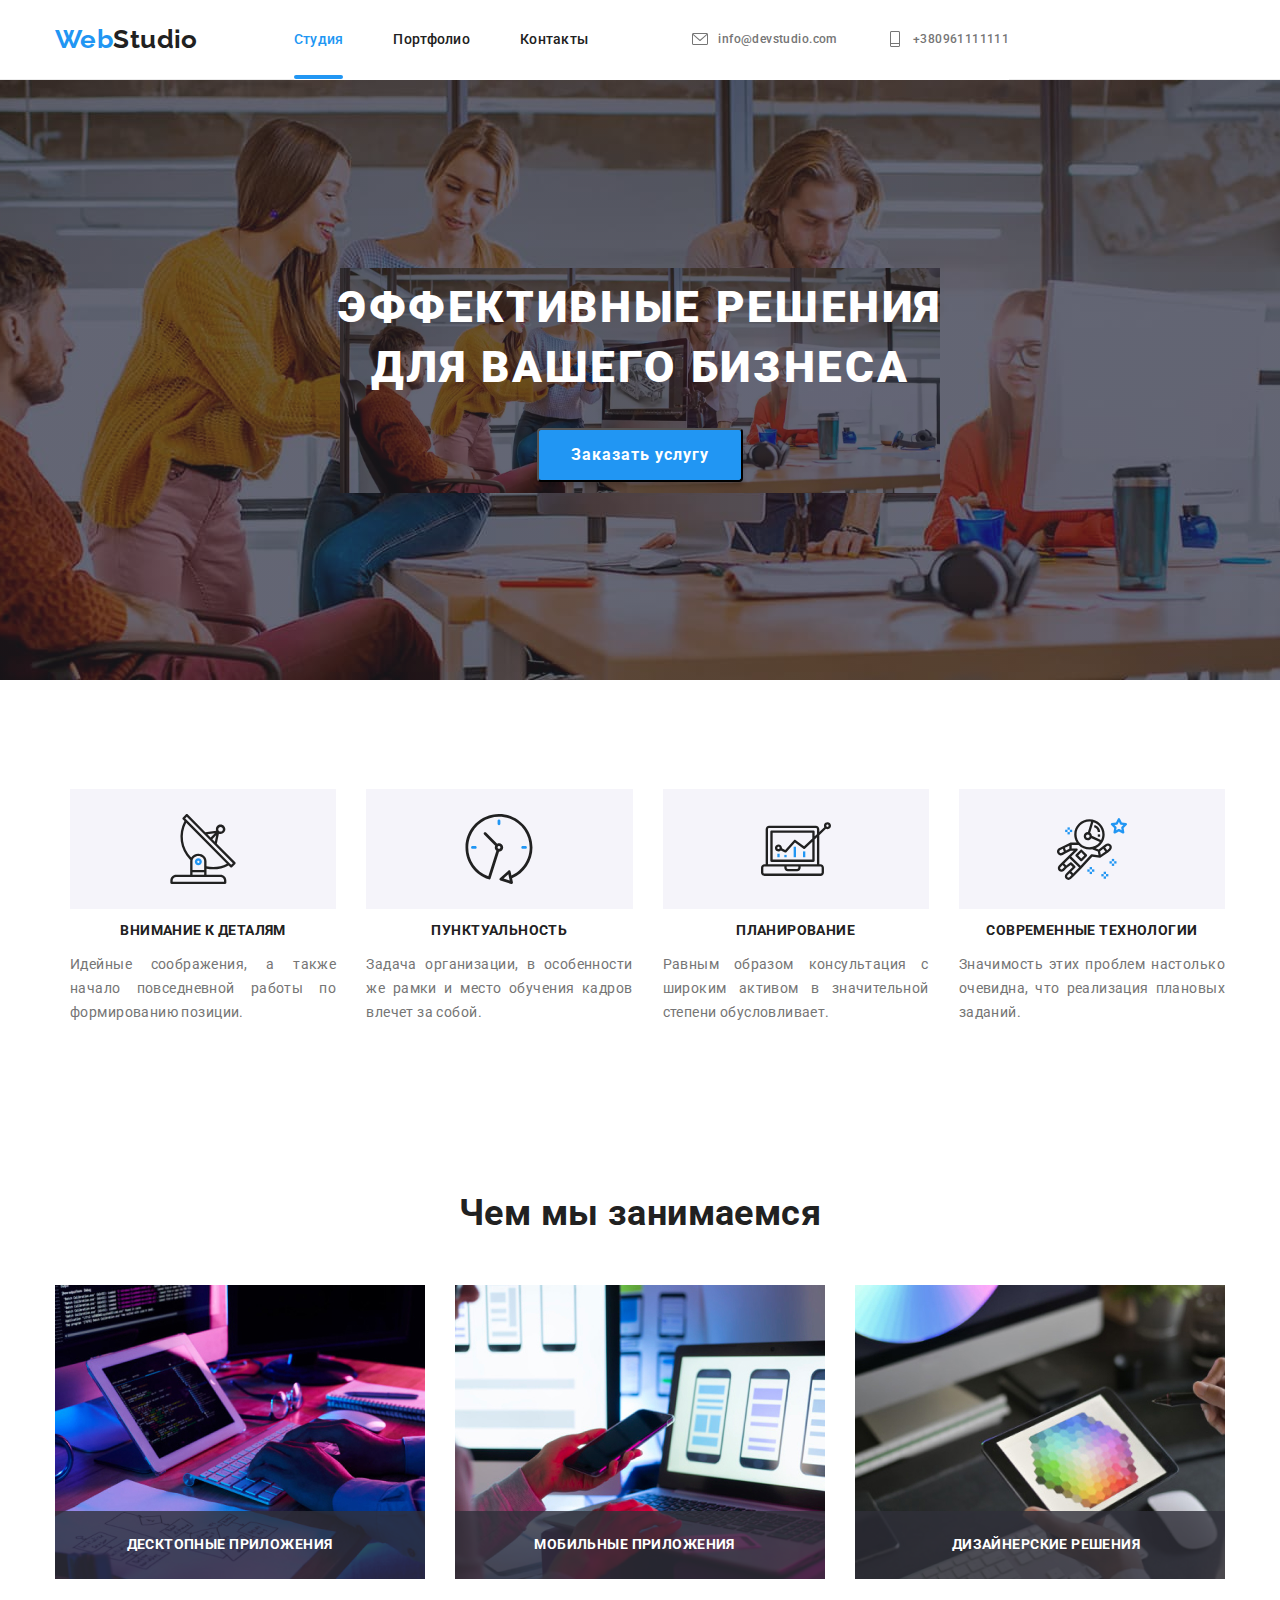
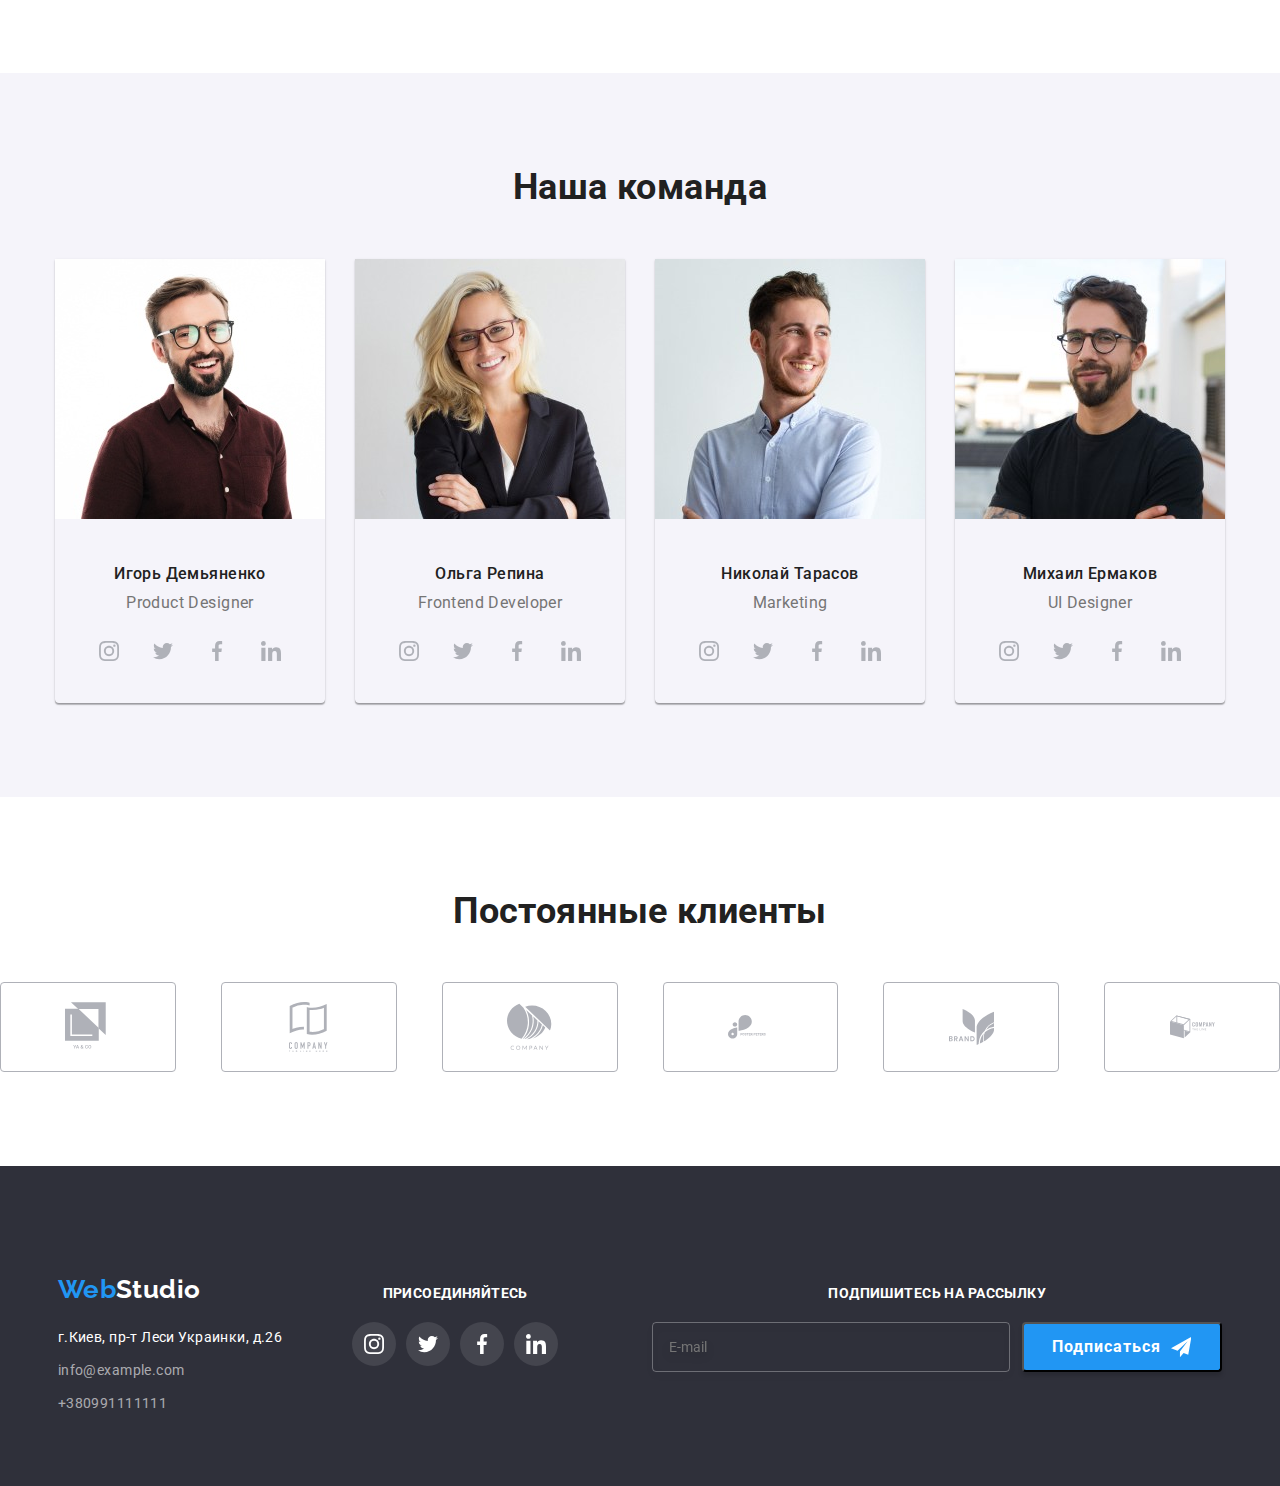
==== commit a357edd1: "Костыли чек-бокс текста" ====
--- a/index.html
+++ b/index.html
@@ -710,8 +710,10 @@
           <label class="checkbox__label">
             <input class="checkbox" type="checkbox" />
             <span class="checkbox__icon-check"></span>
-            Соглашаюсь с рассылкой и принимаю
-            <a class="modal__policy-link" href="#"> Условия договора</a>
+            <div class="checkbox-text">
+              Соглашаюсь с рассылкой и принимаю
+              <a class="modal__policy-link" href="#">Условия договора</a>
+            </div>
           </label>
           <button class="button form__send" type="submit">Отправить</button>
         </form>
--- a/css/main.min.css
+++ b/css/main.min.css
@@ -1,2 +1,2 @@
-html{font-size:62.5%}body{color:#212121;background-color:#fff;font-family:Roboto, sans-serif;font-weight:400;font-size:1.4rem;line-height:1.7;letter-spacing:0.03em}body.modal-open{overflow:hidden}img{display:block;max-width:100%;height:auto}ul{list-style:none;padding:0;margin:0;justify-content:center;align-items:center}a{display:block;text-decoration:none}.link .logotype{color:#212121;padding-top:25px;padding-bottom:25px}@media screen and (min-width: 768px){.link.logo{display:flex;flex-wrap:nowrap;justify-content:space-between;width:100%;margin-right:96px;padding-top:26px;padding-bottom:26px}}.logotype{font-family:Raleway, sans-serif;font-weight:700;font-size:26px;line-height:1.19;color:#212121}.logo{color:#2196f3}.footer .logotype{color:#fff}.menu__button{display:inline-flex;justify-content:flex-end;margin:0;padding:0;border:none;background-color:transparent}@media screen and (min-width: 768px){.menu__button{display:none}}.menu__button .icon-close_nav{display:none}.menu__button.is-open .icon-close_nav{display:block}.menu__button.is-open .icon-menu_nav{display:none}.menu__button--icon{display:inline-block;fill:currentColor}.page-header__menu{background-color:#fff;border-top:1px solid #ececec;box-shadow:0px 1px 3px rgba(0,0,0,0.16),0px 2px 4px rgba(0,0,0,0.08),0px 4px 8px rgba(0,0,0,0.04);padding:60px 15px;margin-left:auto;margin-right:auto;text-align:center}@media screen and (max-width: 767px){.page-header__menu{display:none;position:absolute;top:100%;left:0;width:100%}}@media (min-width: 768px){.page-header__menu{display:flex;padding:0;flex-grow:1;height:80px;border:none;box-shadow:none}}.page-header__menu.is-open{display:inline-block;text-align:center;z-index:3}.page-header__nav{color:#212121;font-weight:500;line-height:1.14;letter-spacing:0.02em;font-size:18px}@media (min-width: 768px){.page-header__nav{font-size:14px;display:flex;align-items:center;justify-content:center}}.page-header__contacts{display:flex;align-items:center;justify-content:center}@media (min-width: 768px){.page-header__contacts{margin-left:auto}}.button{display:inline-block;border-radius:4px;min-width:200px;padding:10px 32px;text-decoration:none;background-color:#2196f3;color:#fff;font-weight:700;font-size:16px;line-height:1.88;letter-spacing:0.06em;box-shadow:0px 4px 4px rgba(0,0,0,0.15);cursor:pointer}.button:hover,.button:focus{color:#757575;transition:color 250ms cubic-bezier(0.075, 0.82, 0.165, 1)}.button.submit{display:flex;align-items:center;width:200px;height:50px;padding-left:28px;padding-right:29px;margin-left:12px;cursor:pointer}.modal__btn-close{position:absolute;display:inline-flex;align-items:center;justify-content:center;width:30px;height:30px;border-radius:50%;top:8px;right:8px;cursor:pointer;background-color:#fff;border:1px solid rgba(0,0,0,0.1)}.modal__btn-close:hover .close-icon{fill:#2196f3}.button.form__send{padding-left:56px;padding-right:55px;cursor:pointer}.portfolio__btn-list{list-style:none;padding:0;margin:0;display:flex;flex-wrap:wrap;justify-content:start;align-items:center;margin-bottom:50px}@media screen and (min-width: 768px){.portfolio__btn-list{justify-content:center}}.portfolio__btn{display:block;border-radius:4px;padding:6px 22px;font-family:inherit;text-decoration:none;text-align:center;justify-content:center;font-weight:500;font-size:16px;line-height:1.6;color:#212121;background-color:#f5f4fa;border:0;transition:background-color 250ms cubic-bezier(0.4, 0, 0.2, 1);cursor:pointer}.portfolio__btn:hover,.portfolio__btn:focus{color:#fff;background-color:#2196f3;outline:none;box-shadow:0px 3px 1px rgba(0,0,0,0.1),0px 1px 2px rgba(0,0,0,0.08),0px 2px 2px rgba(0,0,0,0.12);transition:background-color 250ms cubic-bezier(0.4, 0, 0.2, 1)}.socialicons.list{display:flex;justify-content:center;align-items:center}.icon{width:20px;height:20px}.socialicons-item:not(:last-child){margin-right:10px}.socialicons-link{display:flex;justify-content:center;align-items:center;width:44px;height:44px;border-radius:50%;fill:#afb1b8;transition:fill 250ms cubic-bezier(0.4, 0, 0.2, 1)}.socialicons-link:hover,.socialicons-link:focus{background-color:#2196f3;transition:background-color 250ms cubic-bezier(0.4, 0, 0.2, 1)}.socialicons-link:hover:hover .icon,.socialicons-link:hover:focus .icon,.socialicons-link:focus:hover .icon,.socialicons-link:focus:focus .icon{fill:#fff;transition:fill 250ms cubic-bezier(0.4, 0, 0.2, 1)}.contacts a{color:#757575;display:inline-flex;align-items:center;justify-content:center;font-style:normal;font-weight:500;font-size:18px;text-decoration:none;transition:250ms cubic-bezier(0.4, 0, 0.2, 1)}@media screen and (min-width: 768px){.contacts a{font-size:12px;display:flex;align-items:center;padding-top:5px;padding-bottom:5px}}.contacts-item:active{color:red}@media screen and (min-width: 767px){.contacts-item:not(:last-child){margin-left:20px}}@media screen and (min-width: 1199px){.contacts-item:not(:last-child){margin-right:50px}}@media screen and (min-width: 1199px){.contacts.link{display:flex;align-items:center}}@media screen and (min-width: 768px){.contacts.list{margin-left:84px;padding-top:21px;padding-bottom:21px}}@media screen and (min-width: 1199px){.contacts{display:flex}}@media screen and (min-width: 1200px){.contact.list{flex-wrap:nowrap;margin-left:305px;padding-top:32px;padding-bottom:32px}}.address{color:#fff;font-size:14px;line-height:1.7;font-style:normal;margin-top:20px;margin-bottom:9px}@media (min-width: 1200px){.contacts-block{width:120px}}.connect a{display:block;color:rgba(255,255,255,0.6);font-style:normal;text-decoration:none}.tel-number{margin-top:9px}.contacts>.svg{display:block;width:16px;height:16px;fill:currentColor;margin-right:10px}.backdrop.is-hidden{visibility:hidden;opacity:0;pointer-events:none;transition:300ms linear 70ms}.backdrop{position:fixed;top:0;left:0;width:100%;height:100%;padding-left:15px;padding-right:15px;background-color:rgba(0,0,0,0.2);overflow-y:scroll;visibility:visible;opacity:1;transition:500ms cubic-bezier(0.4, 0, 0.2, 1)}.backdrop.is-hidden .modal{transform:translate(-50%, -50%) scale(0.9)}.modal{position:absolute;top:50%;left:50%;transform:translate(-50%, -50%) scale(1);width:450px;height:609px;padding:40px;line-height:1.14;letter-spacing:0.01em;padding:40px;text-align:center;color:#757575;background-color:#fff;box-shadow:0px 1px 3px rgba(0,0,0,0.12),0px 1px 1px rgba(0,0,0,0.14),0px 2px 1px rgba(0,0,0,0.2);border-radius:4px;opacity:1;transition:opacity 250ms cubic-bezier(0.4, 0, 0.2, 1),transform 250ms cubic-bezier(0.4, 0, 0.2, 1)}@media (min-width: 480px){.modal{width:calc(100% - 2 * 15px)}}.modal__title{margin:0;margin-bottom:12px;font-weight:700;font-size:20px;line-height:1, 15;text-align:center;color:#212121}.close-icon{display:flex;width:11px;height:11px;fill:#000000;transition:fill 250ms cubic-bezier(0.4, 0, 0.2, 1)}.form{padding:0;margin:0;width:448px;height:40px}.form__field{display:block;position:relative;margin-bottom:28px;width:80%}.form__label{position:absolute;top:0;left:0;transform:translateY(-100%);background-color:#fff;font-size:12px;line-height:1.17;letter-spacing:0.01em;transition:transform 250ms linear}.form__input{margin:0;margin-top:4px;padding:12px;padding-left:42px;width:100%;height:40px;color:#212121;border:1px solid rgba(33,33,33,0.2);border-radius:4px;transition:border-color 250ms cubic-bezier(0.4, 0, 0.2, 1)}.form__input:focus{border-color:#2196f3;outline:none;cursor:pointer}.form__input-icon{position:absolute;top:50%;left:12px;width:18px;height:18px;transform:translateY(-40%);fill:#212121;transition:fill 250ms cubic-bezier(0.4, 0, 0.2, 1)}.form__input:focus ~ .form__input-icon,.form__input:not(:placeholder-shown) ~ .form__input-icon{fill:#2196f3}.form__input.comment{height:120px;padding-top:12px;padding-left:16px;white-space:nowrap;resize:none}.modal__policy-link{display:block;margin-left:5px;text-decoration:underline;text-align:right;color:#2196f3}.checkbox__label{display:flex;align-items:center;cursor:pointer;margin-bottom:30px;font-size:12px}.checkbox{position:absolute;width:1px;height:1px;margin:-1px;border:0;padding:0;clip:rect(0 0 0 0);overflow:hidden}.checkbox__icon-check{display:inline-block;width:16px;height:15px;margin-right:7px;border:2px solid #212121;border-radius:2px;transition:transform 250ms cubic-bezier(0.4, 0, 0.2, 1)}.checkbox:checked+.checkbox__icon-check{background-color:#2196f3;background-image:url(../images/icon-check.svg);background-size:contain;background-clip:border-box;background-position:center;border-color:#2196f3;background-repeat:no-repeat}.section-titles{font-weight:700;font-size:36px;line-height:1.16;text-align:center;margin-top:0;margin-bottom:50px}.container{width:100%;padding-left:15px;padding-right:15px;margin-left:auto;margin-right:auto}@media (min-width: 480px){.container{width:480px}}@media (min-width: 768px){.container{width:768px}}@media (min-width: 1200px){.container{width:1200px}}.container.main-container{position:relative;height:60px;width:100%;padding:0 15px;display:flex;align-items:center;justify-content:space-between}@media (min-width: 480px){.container.main-container{width:480px}}@media (min-width: 768px){.container.main-container{width:768px;padding-top:10px;padding-bottom:10px}}@media (min-width: 1200px){.container.main-container{width:1200px}}.no-padding{padding-top:0;padding-bottom:0}.section{padding-top:60px;padding-bottom:60px}.section.quolity{padding-top:94px}.quolity-caption{display:none}@media screen and (min-width: 768px){.quolity-list{display:flex;margin:-15px;flex-wrap:wrap}}@media screen and (min-width: 1200px){.quolity-list{margin:0;flex-wrap:nowrap}}.quolity-item{display:block;text-align:center}@media screen and (min-width: 768px){.quolity-item{margin:15px;width:354px}}@media screen and (min-width: 1200px){.quolity-item:nth-child(4n){margin-right:0}}@media screen and (min-width: 1200px){.quolity-item{width:calc((100% -30px * 3) / 4)}}@media screen and (max-width: 767px){.quolity-item:not(:last-child){margin-bottom:30px}}@media screen and (min-width: 768px) and (max-width: 1199px){.quolity-item:nth-child(2n){margin-right:0px}}.quolity-item::before{display:block;content:"";height:120px;outline:1px transparent;background-repeat:no-repeat;background-color:#f5f4fa;background-position:center}.icon-microscope::before{background-image:url(../images/antenna.svg)}.icon-intime::before{background-image:url(../images/clock.svg)}.icon-planing::before{background-image:url(../images/planer.svg)}.icon-techno::before{background-image:url(../images/astronaut.svg)}.quolity-title{font-weight:700;font-size:14px;text-transform:uppercase;line-height:1.14}.quolity-text{color:#757575;font-size:14px;line-height:1.7;margin-top:0;margin-bottom:0;display:inline-block;width:100%;text-align:justify}.section.staff{background-color:#f5f4fa;padding-top:94px;padding-bottom:94px}@media screen and (min-width: 768px){.staff.list{display:flex;flex-wrap:wrap}}@media screen and (min-width: 1200px){.staff.list{flex-wrap:nowrap}}.staff-title{font-weight:500;font-size:16px;line-height:1.18;margin-top:30px;margin-bottom:10px;text-align:center}.staff-item{width:100%;box-shadow:0px 1px 3px rgba(0,0,0,0.12),0px 1px 1px rgba(0,0,0,0.14),0px 2px 1px rgba(0,0,0,0.2);border-radius:0px 0px 4px 4px}@media screen and (max-width: 1199px) and (min-width: 768px){.staff-item{width:calc((100% - 2 * 30px) / 2);margin-right:30px;margin-bottom:30px}}@media screen and (min-width: 1199px){.staff-item{width:calc((100% - 30px * 3) / 4)}}.staff-item:not(:last-child){margin-right:30px}.staff-text{color:#757575;font-size:16px;line-height:1.18;margin-top:0;text-align:center}.staff-card{padding-top:16px;padding-right:32px;padding-left:32px;padding-bottom:30px}@media screen and (max-width: 1199px){.section.service{display:none}}.service{display:flex;flex-wrap:wrap}.section.service{padding-top:94px;padding-bottom:94px}.service-item{position:relative;width:calc((100% - 30px * 2) / 3)}.service-item:not(:last-child){margin-right:30px}.service-item::before{display:inline-block;position:absolute;content:"";top:77%;width:100%;height:23%;background-color:rgba(47,48,58,0.8)}.service-text{font-weight:700;line-height:1.14;text-transform:uppercase;color:#fff;margin:0;position:absolute;bottom:9%;right:0%;transform:translateX(-45%)}.clients.section{padding-top:94px;padding-bottom:94px}.clients.list{display:flex;flex-wrap:wrap;margin:-15px}@media screen and (min-width: 1200px){.clients.list{flex-wrap:nowrap}}.clients_link{display:flex;justify-content:center;align-items:center;padding:0;margin:0;width:100%;height:100%;color:#afb1b8;border:1px solid #afb1b8;border-radius:4px}.clients_link:hover,.clients_link:focus{color:#2196f3;border:1px solid #2196f3;transition:color 250ms cubic-bezier(0.4, 0, 0.2, 1)}.clients_link:hover:hover .label,.clients_link:hover:focus .label,.clients_link:focus:hover .label,.clients_link:focus:focus .label{fill:#2196f3;transition:fill 250ms cubic-bezier(0.4, 0, 0.2, 1)}.client.label{fill:currentColor}.client:nth-child(1){width:45px;height:50px}.client:nth-child(2){width:40px;height:52px}.client:nth-child(3){width:41px;height:43px}.client:nth-child(4){width:80px;height:42px}.client:nth-child(5){width:59px;height:47px}.client:nth-child(6){width:89px;height:46px}.clients-item{margin:15px;width:calc((100% - 2 * 30px) / 2);height:90px}@media screen and (min-width: 768px){.clients-item{width:calc((100% - 3 * 30px) / 3)}}@media screen and (min-width: 1200px){.clients-item{width:calc((100% - 6 * 30px) / 6)}}@media screen and (min-width: 1200px){.clients-item:not(:last-child){margin-right:30px}}.page__header .flexbox{justify-content:flex-end;align-items:center}.page__header{position:relative;background-color:#fff}@media screen and (min-width: 767px){.page__header{border-bottom:1px solid #ececec;height:80px;width:100%;display:flex;align-items:center}}@media screen and (min-width: 767px){.nav-item:not(:last-child){margin-right:50px}}@media screen and (max-width: 767px){.nav-item:not(:last-child){margin-bottom:40px}}@media screen and (max-width: 767px){.site-nav{margin-bottom:40px}}@media screen and (min-width: 768px){.site-nav{display:flex}}.site-nav .link{display:inline-block;color:#212121;font-size:18px;transition:color 250ms cubic-bezier(0.4, 0, 0.2, 1)}@media screen and (min-width: 768px){.site-nav .link{padding-top:32px;padding-bottom:32px;font-size:14px;text-align:center}}.site-nav .link.current{color:#2196f3;position:relative;text-align:center}.site-nav .link.current::after{position:absolute;left:0;bottom:0;display:inline-block;content:"";width:100%;height:4px;background-color:#2196f3;border-radius:2px}.site-nav .site-nav .link .contacts a{font-weight:500;font-size:14px;line-height:1.14;letter-spacing:0.02em}.site-nav .site-nav .link:hover,.site-nav .site-nav .link:focus{color:#2196f3;transition:color 250ms cubic-bezier(0.4, 0, 0.2, 1)}.site-nav .site-nav .link:active{color:red}.site-nav .link:hover,.site-nav .link:focus{color:#2196f3;transition:color 250ms cubic-bezier(0.4, 0, 0.2, 1)}.site-nav .page-header .navigation{position:relative;align-items:center;justify-content:space-between;min-height:80px}.navigation{display:flex;align-items:center;justify-content:space-between}@media screen and (max-width: 767px){.navigation{width:100%}}@media screen and (min-width: 1199px){.navigation{margin-right:auto}}.hero-container{display:flex;flex-direction:column;justify-content:center;align-items:center;background-position:50% 50%;background-color:#2f303a;max-width:100%;min-height:400px;margin-left:auto;margin-right:auto;outline:1px solid transparent;background-image:linear-gradient(rgba(47,48,58,0.4), rgba(47,48,58,0.4)),url(../images/mobile/Header_img.webp),url(../images/mobile/Header_img.jpg);background-repeat:no-repeat;background-position:center;background-size:cover}@media screen and (min-device-pixel-ratio: 2), screen and (min-resolution: 192dpi), screen and (min-resolution: 2dppx){.hero-container{background-image:linear-gradient(rgba(47,48,58,0.4), rgba(47,48,58,0.4)),url(../images/mobile/Header_img@2x.jpg),url(../images/mobile/Header_img@2x.jpg)}}@media screen and (min-width: 768px) and (min-device-pixel-ratio: 2), screen and (min-width: 768px) and (min-resolution: 192dpi), screen and (min-width: 768px) and (min-resolution: 2dppx){.hero-container{background-image:linear-gradient(rgba(47,48,58,0.4), rgba(47,48,58,0.4)),url(../images/tablet/Header_img@2x.webp),url(../images/tablet/Header_img@2x.jpg)}}@media screen and (min-width: 768px) and (min-width: 1200px) and (min-device-pixel-ratio: 2), screen and (min-width: 768px) and (min-width: 1200px) and (min-resolution: 192dpi), screen and (min-width: 768px) and (min-width: 1200px) and (min-resolution: 2dppx){.hero-container{background-image:linear-gradient(rgba(47,48,58,0.4), rgba(47,48,58,0.4)),url(../images/desktop/bcg_2x.webp),url(../images/desktop/bcg@2x.jpg)}}@media screen and (min-width: 768px) and (max-width: 1199px){.hero-container .hero-container{max-width:768px;height:400px;background-image:linear-gradient(rgba(47,48,58,0.4), rgba(47,48,58,0.4)),url(../images/tablet/Header_img.webp),url(../images/tablet/Header_img.jpg);background-size:768px, 400px;background-position:center;background-repeat:no-repeat}}@media (min-width: 768px) and (min-width: 1200px){.hero-container{max-width:1600px;height:600px;background-image:linear-gradient(rgba(47,48,58,0.4), rgba(47,48,58,0.4)),url(../images/desktop/bcg.webp),url(../images/desktop/bcg.jpg);background-size:1600px, 600px;background-position:center;background-repeat:no-repeat}}.hero-container .hero-title{margin-top:0;margin-bottom:30px;margin-left:auto;margin-right:auto;text-align:center;color:#fff;font-weight:900;font-size:26px;line-height:1.36;letter-spacing:0.06em;text-transform:uppercase;max-width:696px}@media (min-width: 1200px){.hero-container{font-size:44px}}.footer{background-color:#2f303a;padding-top:60px;padding-bottom:60px}@media screen and (max-width: 767px){.contacts-block .footer-icons-block{margin-bottom:60px}}@media (min-width: 768px){.wrapper-tablet{display:flex;flex-direction:row;align-items:baseline}}.footer-link{background-color:rgba(255,255,255,0.1)}.footer-link>.icon{fill:#fff}@media (min-width: 768px){.mailing.block{margin-top:60px}}@media (min-width: 1200px){.mailing.block{margin-left:94px}}.container.flexbox{display:flex;flex-direction:column;align-items:center;text-align:center}@media (min-width: 1200px){.container.flexbox{display:flex;align-items:baseline;flex-direction:row;justify-content:center}}@media screen and (min-width: 320px){.footer-icons-block{margin-bottom:60px;margin-top:60px}}@media (min-width: 768px){.footer-icons-block{margin-left:70px}}.follow{display:block;font-weight:400;line-height:1.14;text-transform:uppercase;color:#fff;margin-top:0;margin-bottom:20px;text-align:center}@media (min-width: 1200px){.follow{font-weight:700}}.form-field.footer-form-field{margin-bottom:0}.mailing-form{position:relative;display:flex;justify-content:center;flex-direction:column;align-items:center}@media (min-width: 1200px){.mailing-form{align-items:flex-start;flex-direction:initial}}@media (min-width: 1200px){.contacts-block{display:flex;flex-direction:column;align-items:center;text-align:center}}.mail-input{width:92vw;height:50px;padding-left:16px;margin-bottom:20px;color:#fff;border:1px solid rgba(255,255,255,0.3);box-sizing:border-box;filter:drop-shadow(0px 4px 4px rgba(0,0,0,0.15));border-radius:4px;background-color:var(--footer-bg-color)}@media (min-width: 768px){.mail-input{width:450px}}@media (min-width: 1200px){.mail-input{width:358px}}.icon-telegram{fill:#fff;width:24px;height:24px;margin-left:10px}.section.portfolio{padding-top:94px;padding-bottom:94px}.hero-title-portfolio{display:none}.work-item{display:flex;text-decoration:none}.work-item:not(:last-child){margin-right:8px}@media screen and (min-width: 768px){.examples.list{display:flex;flex-wrap:wrap;list-style:none;padding:0;margin:0}}.portfolio__image-thumb{position:relative;overflow:hidden}.product-overlay{display:inline-block;position:absolute;top:0;left:0;width:100%;height:100%;background-color:rgba(33,150,243,0.9);padding:63px 24px;opacity:0;visibility:hidden;transform:translateY(100%);transition:transform var(--transition),opacity var(--transition)}.example-description{display:block;position:absolute;font-size:18px;line-height:1.5;height:100%;width:100%;color:#fff;margin:0;top:75%;left:54%;transform:translate(-50%, -50%)}.portfolio__title{font-style:normal;text-decoration:none;color:#212121;font-weight:700;font-size:18px;line-height:2;letter-spacing:0.06em;margin-top:0}.card-container{padding:20px 24px}.examples__card{display:inline-block;position:relative;border:1px solid #eeeeee;transition:box-shadow var(--transition)}@media screen and (max-width: 1199px) and (min-width: 768px){.examples__card{width:calc((100% - 2 * 30px) / 2)}}@media (min-width: 768px){.examples__card:not(:last-child){margin-bottom:30px}}@media (min-width: 768px){.examples__card.examples__card:nth-child(2n){margin-left:30px}}@media screen and (min-width: 768px) and (min-width: 1200px){.examples__card{width:calc((100% - 30px * 2) / 3)}}@media (min-width: 768px){.examples__card:nth-last-child(-n+3){margin-bottom:0}.examples__card:nth-child(3n){margin-right:0}.examples__card:hover .portfolio__image-thumb::before{transform:translateY(0);transition:transform 250ms cubic-bezier(0.4, 0, 0.2, 1)}.examples__card:hover,.examples__card:focus{box-shadow:0px 1px 1px rgba(0,0,0,0.12),0px 4px 4px rgba(0,0,0,0.06),1px 4px 6px rgba(0,0,0,0.16)}.portfolio-text{color:#757575;font-size:16px;line-height:1.88}.example.link:hover .product-overlay,.example.link:focus .product-overlay{transform:translateY(0);opacity:1;visibility:visible;transition:transform 250ms cubic-bezier(0.4, 0, 0.2, 1),opacity 250ms cubic-bezier(0.4, 0, 0.2, 1)}}
+html{font-size:62.5%}body{color:#212121;background-color:#fff;font-family:Roboto, sans-serif;font-weight:400;font-size:1.4rem;line-height:1.7;letter-spacing:0.03em}body.modal-open{overflow:hidden}img{display:block;max-width:100%;height:auto}ul{list-style:none;padding:0;margin:0;justify-content:center;align-items:center}a{display:block;text-decoration:none}.link .logotype{color:#212121;padding-top:25px;padding-bottom:25px}@media screen and (min-width: 768px){.link.logo{display:flex;flex-wrap:nowrap;justify-content:space-between;width:100%;margin-right:96px;padding-top:26px;padding-bottom:26px}}.logotype{font-family:Raleway, sans-serif;font-weight:700;font-size:26px;line-height:1.19;color:#212121}.logo{color:#2196f3}.footer .logotype{color:#fff}.menu__button{display:inline-flex;justify-content:flex-end;margin:0;padding:0;border:none;background-color:transparent}@media screen and (min-width: 768px){.menu__button{display:none}}.menu__button .icon-close_nav{display:none}.menu__button.is-open .icon-close_nav{display:block}.menu__button.is-open .icon-menu_nav{display:none}.menu__button--icon{display:inline-block;fill:currentColor}.page-header__menu{background-color:#fff;border-top:1px solid #ececec;box-shadow:0px 1px 3px rgba(0,0,0,0.16),0px 2px 4px rgba(0,0,0,0.08),0px 4px 8px rgba(0,0,0,0.04);padding:60px 15px;margin-left:auto;margin-right:auto;text-align:center}@media screen and (max-width: 767px){.page-header__menu{display:none;position:absolute;top:100%;left:0;width:100%}}@media (min-width: 768px){.page-header__menu{display:flex;padding:0;flex-grow:1;height:80px;border:none;box-shadow:none}}.page-header__menu.is-open{display:inline-block;text-align:center;z-index:3}.page-header__nav{color:#212121;font-weight:500;line-height:1.14;letter-spacing:0.02em;font-size:18px}@media (min-width: 768px){.page-header__nav{font-size:14px;display:flex;align-items:center;justify-content:center}}.page-header__contacts{display:flex;align-items:center;justify-content:center}.button{display:inline-block;border-radius:4px;min-width:200px;padding:10px 32px;text-decoration:none;background-color:#2196f3;color:#fff;font-weight:700;font-size:16px;line-height:1.88;letter-spacing:0.06em;box-shadow:0px 4px 4px rgba(0,0,0,0.15);cursor:pointer}.button:hover,.button:focus{color:#757575;transition:color 250ms cubic-bezier(0.075, 0.82, 0.165, 1)}.button.submit{display:flex;align-items:center;width:200px;height:50px;padding-left:28px;padding-right:29px;margin-left:12px;cursor:pointer}.modal__btn-close{position:absolute;display:inline-flex;align-items:center;justify-content:center;width:30px;height:30px;border-radius:50%;top:8px;right:8px;cursor:pointer;background-color:#fff;border:1px solid rgba(0,0,0,0.1)}.modal__btn-close:hover .close-icon{fill:#2196f3}.button.form__send{padding-left:56px;padding-right:55px;cursor:pointer}.portfolio__btn-list{list-style:none;padding:0;margin:0;display:flex;flex-wrap:wrap;justify-content:start;align-items:center;margin-bottom:50px}@media screen and (min-width: 768px){.portfolio__btn-list{justify-content:center}}.portfolio__btn{display:block;border-radius:4px;padding:6px 22px;font-family:inherit;text-decoration:none;text-align:center;justify-content:center;font-weight:500;font-size:16px;line-height:1.6;color:#212121;background-color:#f5f4fa;border:0;transition:background-color 250ms cubic-bezier(0.4, 0, 0.2, 1);cursor:pointer}.portfolio__btn:hover,.portfolio__btn:focus{color:#fff;background-color:#2196f3;outline:none;box-shadow:0px 3px 1px rgba(0,0,0,0.1),0px 1px 2px rgba(0,0,0,0.08),0px 2px 2px rgba(0,0,0,0.12);transition:background-color 250ms cubic-bezier(0.4, 0, 0.2, 1)}.socialicons.list{display:flex;justify-content:center;align-items:center}.icon{width:20px;height:20px}.socialicons-item:not(:last-child){margin-right:10px}.socialicons-link{display:flex;justify-content:center;align-items:center;width:44px;height:44px;border-radius:50%;fill:#afb1b8;transition:fill 250ms cubic-bezier(0.4, 0, 0.2, 1)}.socialicons-link:hover,.socialicons-link:focus{background-color:#2196f3;transition:background-color 250ms cubic-bezier(0.4, 0, 0.2, 1)}.socialicons-link:hover:hover .icon,.socialicons-link:hover:focus .icon,.socialicons-link:focus:hover .icon,.socialicons-link:focus:focus .icon{fill:#fff;transition:fill 250ms cubic-bezier(0.4, 0, 0.2, 1)}.contacts a{color:#757575;display:inline-flex;align-items:center;justify-content:center;font-style:normal;font-weight:500;font-size:18px;text-decoration:none;transition:250ms cubic-bezier(0.4, 0, 0.2, 1)}@media screen and (min-width: 768px){.contacts a{font-size:12px;display:flex;align-items:center;padding-top:5px;padding-bottom:5px}}.contacts-item:active{color:red}@media screen and (min-width: 767px){.contacts-item:not(:last-child){margin-left:20px}}@media screen and (min-width: 1199px){.contacts-item:not(:last-child){margin-right:50px}}@media screen and (min-width: 768px){.contacts.list{margin-left:84px}}@media screen and (min-width: 1199px){.contacts{display:flex}}@media screen and (min-width: 1200px){.contact.list{flex-wrap:nowrap;margin-left:305px;padding-top:32px;padding-bottom:32px}}.address{color:#fff;font-size:14px;line-height:1.7;font-style:normal;margin-top:20px;margin-bottom:9px}.connect a{display:block;color:rgba(255,255,255,0.6);font-style:normal;text-decoration:none}.tel-number{margin-top:9px}.contacts>.svg{display:block;width:16px;height:16px;fill:currentColor;margin-right:10px}.backdrop.is-hidden{visibility:hidden;opacity:0;pointer-events:none;transition:300ms linear 70ms}.backdrop{position:fixed;top:0;left:0;width:100%;height:100%;padding-left:15px;padding-right:15px;background-color:rgba(0,0,0,0.2);overflow-y:scroll;visibility:visible;opacity:1;transition:500ms cubic-bezier(0.4, 0, 0.2, 1)}.backdrop.is-hidden .modal{transform:translate(-50%, -50%) scale(0.9)}.modal{position:absolute;top:50%;left:50%;transform:translate(-50%, -50%) scale(1);max-width:450px;height:609px;padding:40px;line-height:1.14;letter-spacing:0.01em;padding:40px;text-align:center;color:#757575;background-color:#fff;box-shadow:0px 1px 3px rgba(0,0,0,0.12),0px 1px 1px rgba(0,0,0,0.14),0px 2px 1px rgba(0,0,0,0.2);border-radius:4px;opacity:1;transition:opacity 250ms cubic-bezier(0.4, 0, 0.2, 1),transform 250ms cubic-bezier(0.4, 0, 0.2, 1)}@media (max-width: 479px){.modal{width:calc(100% - 2 * 15px)}}.modal__title{margin:0;margin-bottom:12px;font-weight:700;font-size:20px;line-height:1, 15;text-align:center;color:#212121}.close-icon{display:flex;width:11px;height:11px;fill:#000000;transition:fill 250ms cubic-bezier(0.4, 0, 0.2, 1)}.form{padding:0;margin:0;height:40px}.form__field{display:block;position:relative;margin-bottom:28px}.form__label{position:absolute;top:0;left:0;transform:translateY(-100%);background-color:#fff;font-size:12px;line-height:1.17;letter-spacing:0.01em;transition:transform 250ms linear}.form__input{margin:0;margin-top:4px;padding:12px;padding-left:42px;width:100%;height:40px;color:#212121;border:1px solid rgba(33,33,33,0.2);border-radius:4px;transition:border-color 250ms cubic-bezier(0.4, 0, 0.2, 1)}.form__input:focus{border-color:#2196f3;outline:none;cursor:pointer}.form__input-icon{position:absolute;top:50%;left:12px;width:18px;height:18px;transform:translateY(-40%);fill:#212121;transition:fill 250ms cubic-bezier(0.4, 0, 0.2, 1)}.form__input:focus ~ .form__input-icon,.form__input:not(:placeholder-shown) ~ .form__input-icon{fill:#2196f3}.form__input.comment{height:120px;padding-top:12px;padding-left:16px;white-space:nowrap;resize:none}.modal__policy-link{display:block;margin-left:5px;text-decoration:underline;color:#2196f3}.checkbox__label{display:flex;align-items:center;cursor:pointer;margin-bottom:30px;font-size:12px}.checkbox{position:absolute;width:1px;height:1px;margin:-1px;border:0;padding:0;clip:rect(0 0 0 0);overflow:hidden}.checkbox__icon-check{display:inline-block;width:16px;height:15px;margin-right:7px;border:2px solid #212121;border-radius:2px;transition:transform 250ms cubic-bezier(0.4, 0, 0.2, 1)}.checkbox:checked+.checkbox__icon-check{background-color:#2196f3;background-image:url(../images/icon-check.svg);background-size:contain;background-clip:border-box;background-position:center;border-color:#2196f3;background-repeat:no-repeat}.checkbox-text{font-size:12px}@media (min-width: 1200px){.checkbox-text{font-size:14px}}.section-titles{font-weight:700;font-size:36px;line-height:1.16;text-align:center;margin-top:0;margin-bottom:50px}.container{width:100%;padding-left:15px;padding-right:15px;margin-left:auto;margin-right:auto}@media (min-width: 480px){.container{width:480px}}@media (min-width: 768px){.container{width:768px}}@media (min-width: 1200px){.container{width:1200px}}.container.main-container{position:relative;height:60px;width:100%;padding:0 15px;display:flex;align-items:center;justify-content:space-between}@media (min-width: 480px){.container.main-container{width:480px}}@media (min-width: 768px){.container.main-container{width:768px;padding-top:10px;padding-bottom:10px}}@media (min-width: 1200px){.container.main-container{width:1200px}}.no-padding{padding-top:0;padding-bottom:0}.section{padding-top:60px;padding-bottom:60px}.section.quolity{padding-top:94px}.quolity-caption{display:none}@media screen and (min-width: 768px){.quolity-list{display:flex;margin:-15px;flex-wrap:wrap}}@media screen and (min-width: 1200px){.quolity-list{margin:0;flex-wrap:nowrap}}.quolity-item{display:block;text-align:center}@media screen and (min-width: 768px){.quolity-item{margin:15px;width:354px}}@media screen and (min-width: 1200px){.quolity-item:nth-child(4n){margin-right:0}}@media screen and (min-width: 1200px){.quolity-item{width:calc((100% -30px * 3) / 4)}}@media screen and (max-width: 767px){.quolity-item:not(:last-child){margin-bottom:30px}}@media screen and (min-width: 768px) and (max-width: 1199px){.quolity-item:nth-child(2n){margin-right:0px}}.quolity-item::before{display:block;content:"";height:120px;outline:1px transparent;background-repeat:no-repeat;background-color:#f5f4fa;background-position:center}.icon-microscope::before{background-image:url(../images/antenna.svg)}.icon-intime::before{background-image:url(../images/clock.svg)}.icon-planing::before{background-image:url(../images/planer.svg)}.icon-techno::before{background-image:url(../images/astronaut.svg)}.quolity-title{font-weight:700;font-size:14px;text-transform:uppercase;line-height:1.14}.quolity-text{color:#757575;font-size:14px;line-height:1.7;margin-top:0;margin-bottom:0;display:inline-block;width:100%;text-align:justify}.section.staff{background-color:#f5f4fa;padding-top:94px;padding-bottom:94px}@media screen and (min-width: 768px){.staff.list{display:flex;flex-wrap:wrap}}@media screen and (min-width: 1200px){.staff.list{flex-wrap:nowrap}}.staff-title{font-weight:500;font-size:16px;line-height:1.18;margin-top:30px;margin-bottom:10px;text-align:center}.staff-item{width:100%;box-shadow:0px 1px 3px rgba(0,0,0,0.12),0px 1px 1px rgba(0,0,0,0.14),0px 2px 1px rgba(0,0,0,0.2);border-radius:0px 0px 4px 4px}@media screen and (max-width: 1199px) and (min-width: 768px){.staff-item{width:calc((100% - 2 * 30px) / 2);margin-right:30px;margin-bottom:30px}}@media screen and (min-width: 1199px){.staff-item{width:calc((100% - 30px * 3) / 4)}}.staff-item:not(:last-child){margin-right:30px}.staff-text{color:#757575;font-size:16px;line-height:1.18;margin-top:0;text-align:center}.staff-card{padding-top:16px;padding-right:32px;padding-left:32px;padding-bottom:30px}@media screen and (max-width: 1199px){.section.service{display:none}}.service{display:flex;flex-wrap:wrap}.section.service{padding-top:94px;padding-bottom:94px}.service-item{position:relative;width:calc((100% - 30px * 2) / 3)}.service-item:not(:last-child){margin-right:30px}.service-item::before{display:inline-block;position:absolute;content:"";top:77%;width:100%;height:23%;background-color:rgba(47,48,58,0.8)}.service-text{font-weight:700;line-height:1.14;text-transform:uppercase;color:#fff;margin:0;position:absolute;bottom:9%;right:0%;transform:translateX(-45%)}.clients.section{padding-top:94px;padding-bottom:94px}.clients.list{display:flex;flex-wrap:wrap;margin:-15px}@media screen and (min-width: 1200px){.clients.list{flex-wrap:nowrap}}.clients_link{display:flex;justify-content:center;align-items:center;padding:0;margin:0;width:100%;height:100%;color:#afb1b8;border:1px solid #afb1b8;border-radius:4px}.clients_link:hover,.clients_link:focus{color:#2196f3;border:1px solid #2196f3;transition:color 250ms cubic-bezier(0.4, 0, 0.2, 1)}.clients_link:hover:hover .label,.clients_link:hover:focus .label,.clients_link:focus:hover .label,.clients_link:focus:focus .label{fill:#2196f3;transition:fill 250ms cubic-bezier(0.4, 0, 0.2, 1)}.client.label{fill:currentColor}.client:nth-child(1){width:45px;height:50px}.client:nth-child(2){width:40px;height:52px}.client:nth-child(3){width:41px;height:43px}.client:nth-child(4){width:80px;height:42px}.client:nth-child(5){width:59px;height:47px}.client:nth-child(6){width:89px;height:46px}.clients-item{margin:15px;width:calc((100% - 2 * 30px) / 2);height:90px}@media screen and (min-width: 768px){.clients-item{width:calc((100% - 3 * 30px) / 3)}}@media screen and (min-width: 1200px){.clients-item{width:calc((100% - 6 * 30px) / 6)}}@media screen and (min-width: 1200px){.clients-item:not(:last-child){margin-right:30px}}.page__header .flexbox{justify-content:flex-end;align-items:center}.page__header{height:60px;position:relative;background-color:#fff}@media screen and (min-width: 767px){.page__header{border-bottom:1px solid #ececec;height:80px;width:100%;display:flex;align-items:center}}@media screen and (min-width: 767px){.nav-item:not(:last-child){margin-right:50px}}@media screen and (max-width: 767px){.nav-item:not(:last-child){margin-bottom:40px}}@media screen and (max-width: 767px){.site-nav{margin-bottom:40px}}@media screen and (min-width: 768px){.site-nav{display:flex}}.site-nav .link{display:inline-block;color:#212121;font-size:18px;transition:color 250ms cubic-bezier(0.4, 0, 0.2, 1)}@media screen and (min-width: 768px){.site-nav .link{padding-top:32px;padding-bottom:32px;font-size:14px;text-align:center}}.site-nav .link.current{color:#2196f3;position:relative;text-align:center}.site-nav .link.current::after{position:absolute;left:0;bottom:0;display:inline-block;content:"";width:100%;height:4px;background-color:#2196f3;border-radius:2px}.site-nav .site-nav .link .contacts a{font-weight:500;font-size:14px;line-height:1.14;letter-spacing:0.02em}.site-nav .site-nav .link:hover,.site-nav .site-nav .link:focus{color:#2196f3;transition:color 250ms cubic-bezier(0.4, 0, 0.2, 1)}.site-nav .site-nav .link:active{color:red}.site-nav .link:hover,.site-nav .link:focus{color:#2196f3;transition:color 250ms cubic-bezier(0.4, 0, 0.2, 1)}.site-nav .page-header .navigation{position:relative;align-items:center;justify-content:space-between;min-height:80px}.navigation{display:flex;align-items:center;justify-content:space-between}@media screen and (max-width: 767px){.navigation{width:100%}}.hero-container{display:flex;flex-direction:column;justify-content:center;align-items:center;background-position:50% 50%;background-color:#2f303a;max-width:100%;min-height:400px;margin-left:auto;margin-right:auto;outline:1px solid transparent;background-image:linear-gradient(rgba(47,48,58,0.4), rgba(47,48,58,0.4)),url(../images/mobile/Header_img.webp),url(../images/mobile/Header_img.jpg);background-repeat:no-repeat;background-position:center;background-size:cover}@media screen and (min-device-pixel-ratio: 2), screen and (min-resolution: 192dpi), screen and (min-resolution: 2dppx){.hero-container{background-image:linear-gradient(rgba(47,48,58,0.4), rgba(47,48,58,0.4)),url(../images/mobile/Header_img@2x.jpg),url(../images/mobile/Header_img@2x.jpg)}}@media screen and (min-width: 768px) and (min-device-pixel-ratio: 2), screen and (min-width: 768px) and (min-resolution: 192dpi), screen and (min-width: 768px) and (min-resolution: 2dppx){.hero-container{background-image:linear-gradient(rgba(47,48,58,0.4), rgba(47,48,58,0.4)),url(../images/tablet/Header_img@2x.webp),url(../images/tablet/Header_img@2x.jpg)}}@media screen and (min-width: 768px) and (min-width: 1200px) and (min-device-pixel-ratio: 2), screen and (min-width: 768px) and (min-width: 1200px) and (min-resolution: 192dpi), screen and (min-width: 768px) and (min-width: 1200px) and (min-resolution: 2dppx){.hero-container{background-image:linear-gradient(rgba(47,48,58,0.4), rgba(47,48,58,0.4)),url(../images/desktop/bcg_2x.webp),url(../images/desktop/bcg@2x.jpg)}}@media screen and (min-width: 768px) and (max-width: 1199px){.hero-container .hero-container{max-width:768px;height:400px;background-image:linear-gradient(rgba(47,48,58,0.4), rgba(47,48,58,0.4)),url(../images/tablet/Header_img.webp),url(../images/tablet/Header_img.jpg);background-size:768px, 400px;background-position:center;background-repeat:no-repeat}}@media (min-width: 768px) and (min-width: 1200px){.hero-container{max-width:1600px;height:600px;background-image:linear-gradient(rgba(47,48,58,0.4), rgba(47,48,58,0.4)),url(../images/desktop/bcg.webp),url(../images/desktop/bcg.jpg);background-size:1600px, 600px;background-position:center;background-repeat:no-repeat}}.hero-container .hero-title{margin-top:0;margin-bottom:30px;margin-left:auto;margin-right:auto;text-align:center;color:#fff;font-weight:900;font-size:26px;line-height:1.36;letter-spacing:0.06em;text-transform:uppercase;max-width:696px}@media (min-width: 1200px){.hero-container .hero-title{font-size:44px}}.footer{background-color:#2f303a;padding-top:60px;padding-bottom:60px}@media screen and (max-width: 767px){.contacts-block .footer-icons-block{margin-bottom:60px}}@media (min-width: 768px){.wrapper-tablet{display:flex;flex-direction:row;align-items:baseline}}.footer-link{background-color:rgba(255,255,255,0.1)}.footer-link>.icon{fill:#fff}@media (min-width: 768px){.mailing.block{margin-top:60px}}@media (min-width: 1200px){.mailing.block{margin-left:94px}}.container.flexbox{display:flex;flex-direction:column;align-items:center;text-align:center}@media (min-width: 1200px){.container.flexbox{display:flex;align-items:baseline;flex-direction:row;justify-content:center}}@media screen and (min-width: 320px){.footer-icons-block{margin-bottom:60px;margin-top:60px}}@media (min-width: 768px){.footer-icons-block{margin-left:70px}}.follow{display:block;font-weight:400;line-height:1.14;text-transform:uppercase;color:#fff;margin-top:0;margin-bottom:20px;text-align:center}@media (min-width: 1200px){.follow{font-weight:700}}.form-field.footer-form-field{margin-bottom:0}.mailing-form{position:relative;display:flex;justify-content:center;flex-direction:column;align-items:center}@media (min-width: 1200px){.mailing-form{align-items:flex-start;flex-direction:initial}}@media (min-width: 1200px){.contacts-block{text-align:start}}.mail-input{width:92vw;height:50px;padding-left:16px;margin-bottom:20px;color:#fff;border:1px solid rgba(255,255,255,0.3);box-sizing:border-box;filter:drop-shadow(0px 4px 4px rgba(0,0,0,0.15));border-radius:4px;background-color:var(--footer-bg-color)}@media (min-width: 768px){.mail-input{width:450px}}@media (min-width: 1200px){.mail-input{width:358px}}.icon-telegram{fill:#fff;width:24px;height:24px;margin-left:10px}.section.portfolio{padding-top:94px;padding-bottom:94px}.hero-title-portfolio{display:none}.work-item{display:flex;text-decoration:none}.work-item:not(:last-child){margin-right:8px}@media screen and (min-width: 768px){.examples.list{display:flex;flex-wrap:wrap;list-style:none;padding:0;margin:0}}.portfolio__image-thumb{position:relative;overflow:hidden}.product-overlay{display:inline-block;position:absolute;top:0;left:0;width:100%;height:100%;background-color:rgba(33,150,243,0.9);padding:63px 24px;opacity:0;visibility:hidden;transform:translateY(100%);transition:transform var(--transition),opacity var(--transition)}.example-description{display:block;position:absolute;font-size:18px;line-height:1.5;height:100%;width:100%;color:#fff;margin:0;top:75%;left:54%;transform:translate(-50%, -50%)}.portfolio__title{font-style:normal;text-decoration:none;color:#212121;font-weight:700;font-size:18px;line-height:2;letter-spacing:0.06em;margin-top:0}.card-container{padding:20px 24px}.examples__card{display:inline-block;position:relative;border:1px solid #eeeeee;transition:box-shadow var(--transition)}@media screen and (max-width: 1199px) and (min-width: 768px){.examples__card{width:calc((100% - 2 * 30px) / 2)}}@media (min-width: 768px){.examples__card:not(:last-child){margin-bottom:30px}}@media (min-width: 768px){.examples__card.examples__card:nth-child(2n){margin-left:30px}}@media screen and (min-width: 768px) and (min-width: 1200px){.examples__card{width:calc((100% - 30px * 2) / 3)}}@media (min-width: 768px){.examples__card:nth-last-child(-n+3){margin-bottom:0}.examples__card:nth-child(3n){margin-right:0}.examples__card:hover .portfolio__image-thumb::before{transform:translateY(0);transition:transform 250ms cubic-bezier(0.4, 0, 0.2, 1)}.examples__card:hover,.examples__card:focus{box-shadow:0px 1px 1px rgba(0,0,0,0.12),0px 4px 4px rgba(0,0,0,0.06),1px 4px 6px rgba(0,0,0,0.16)}.portfolio-text{color:#757575;font-size:16px;line-height:1.88}.example.link:hover .product-overlay,.example.link:focus .product-overlay{transform:translateY(0);opacity:1;visibility:visible;transition:transform 250ms cubic-bezier(0.4, 0, 0.2, 1),opacity 250ms cubic-bezier(0.4, 0, 0.2, 1)}}
 /*# sourceMappingURL=main.min.css.map */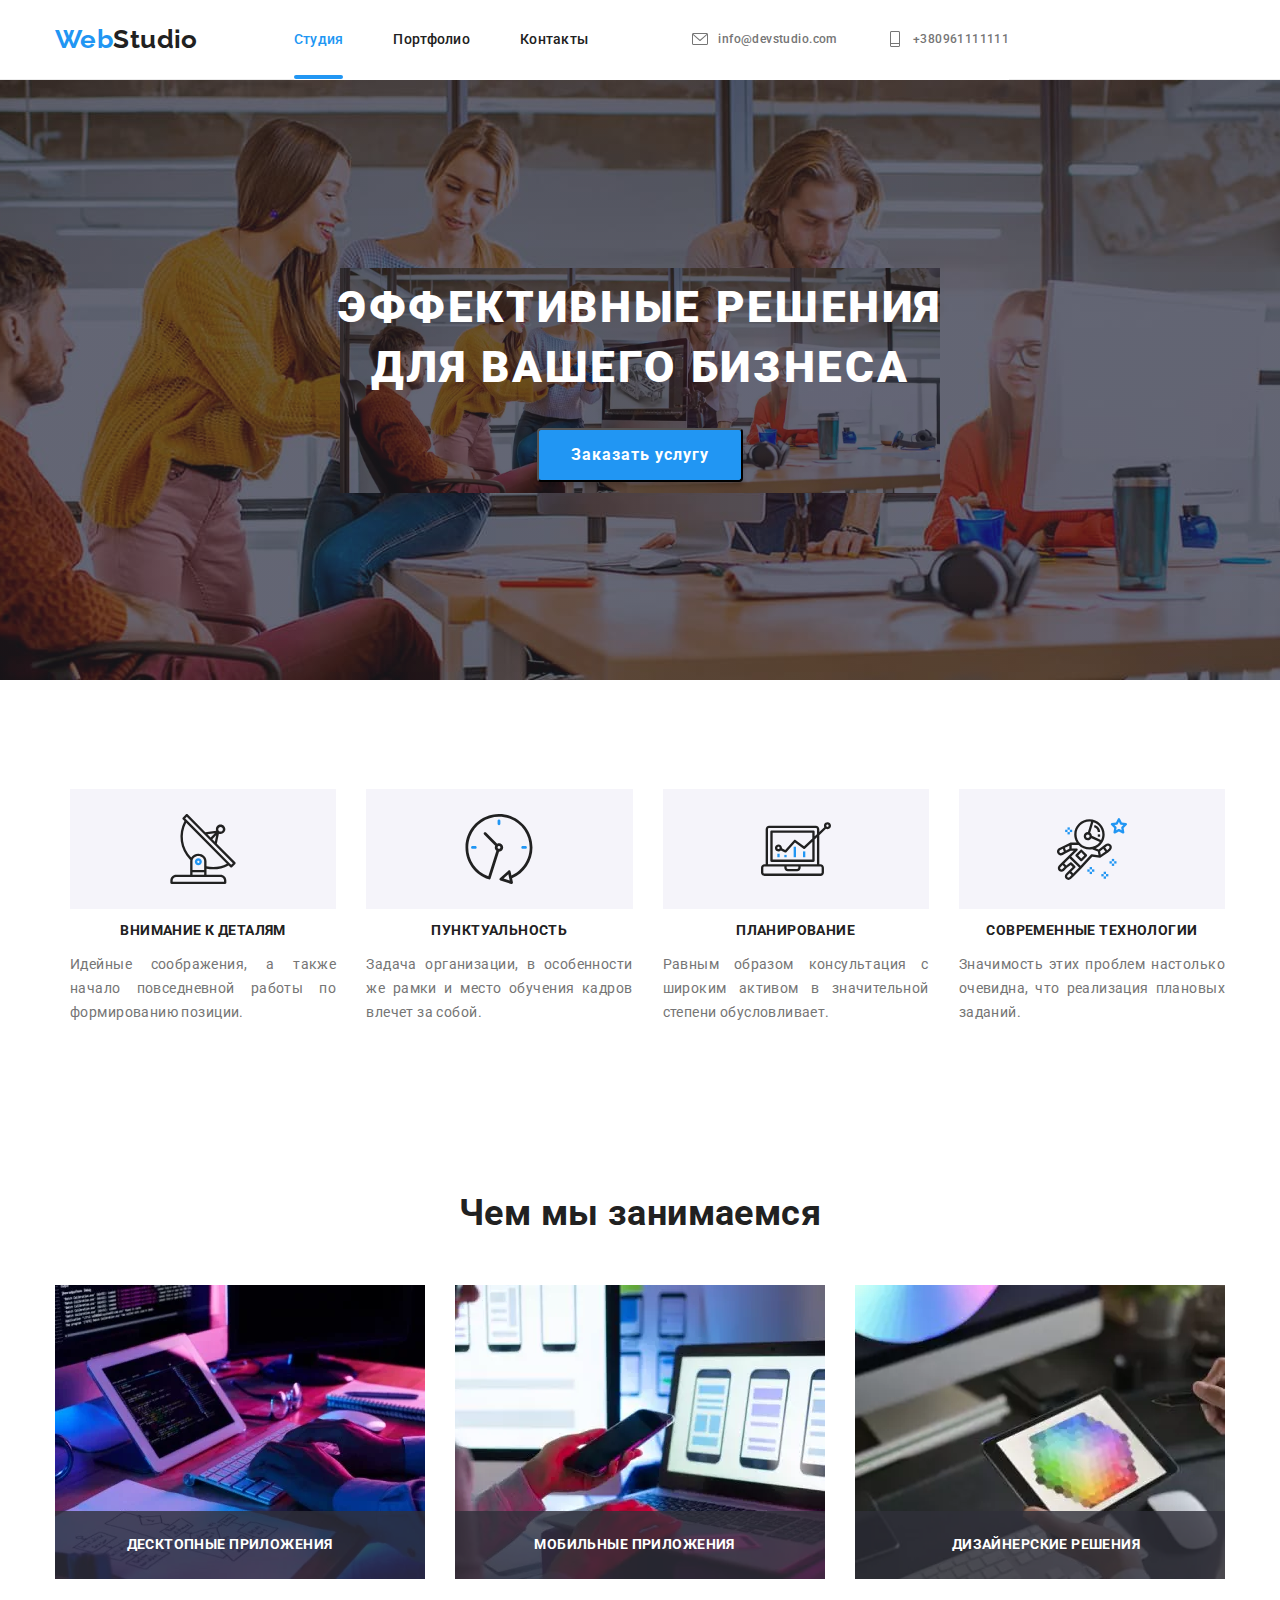
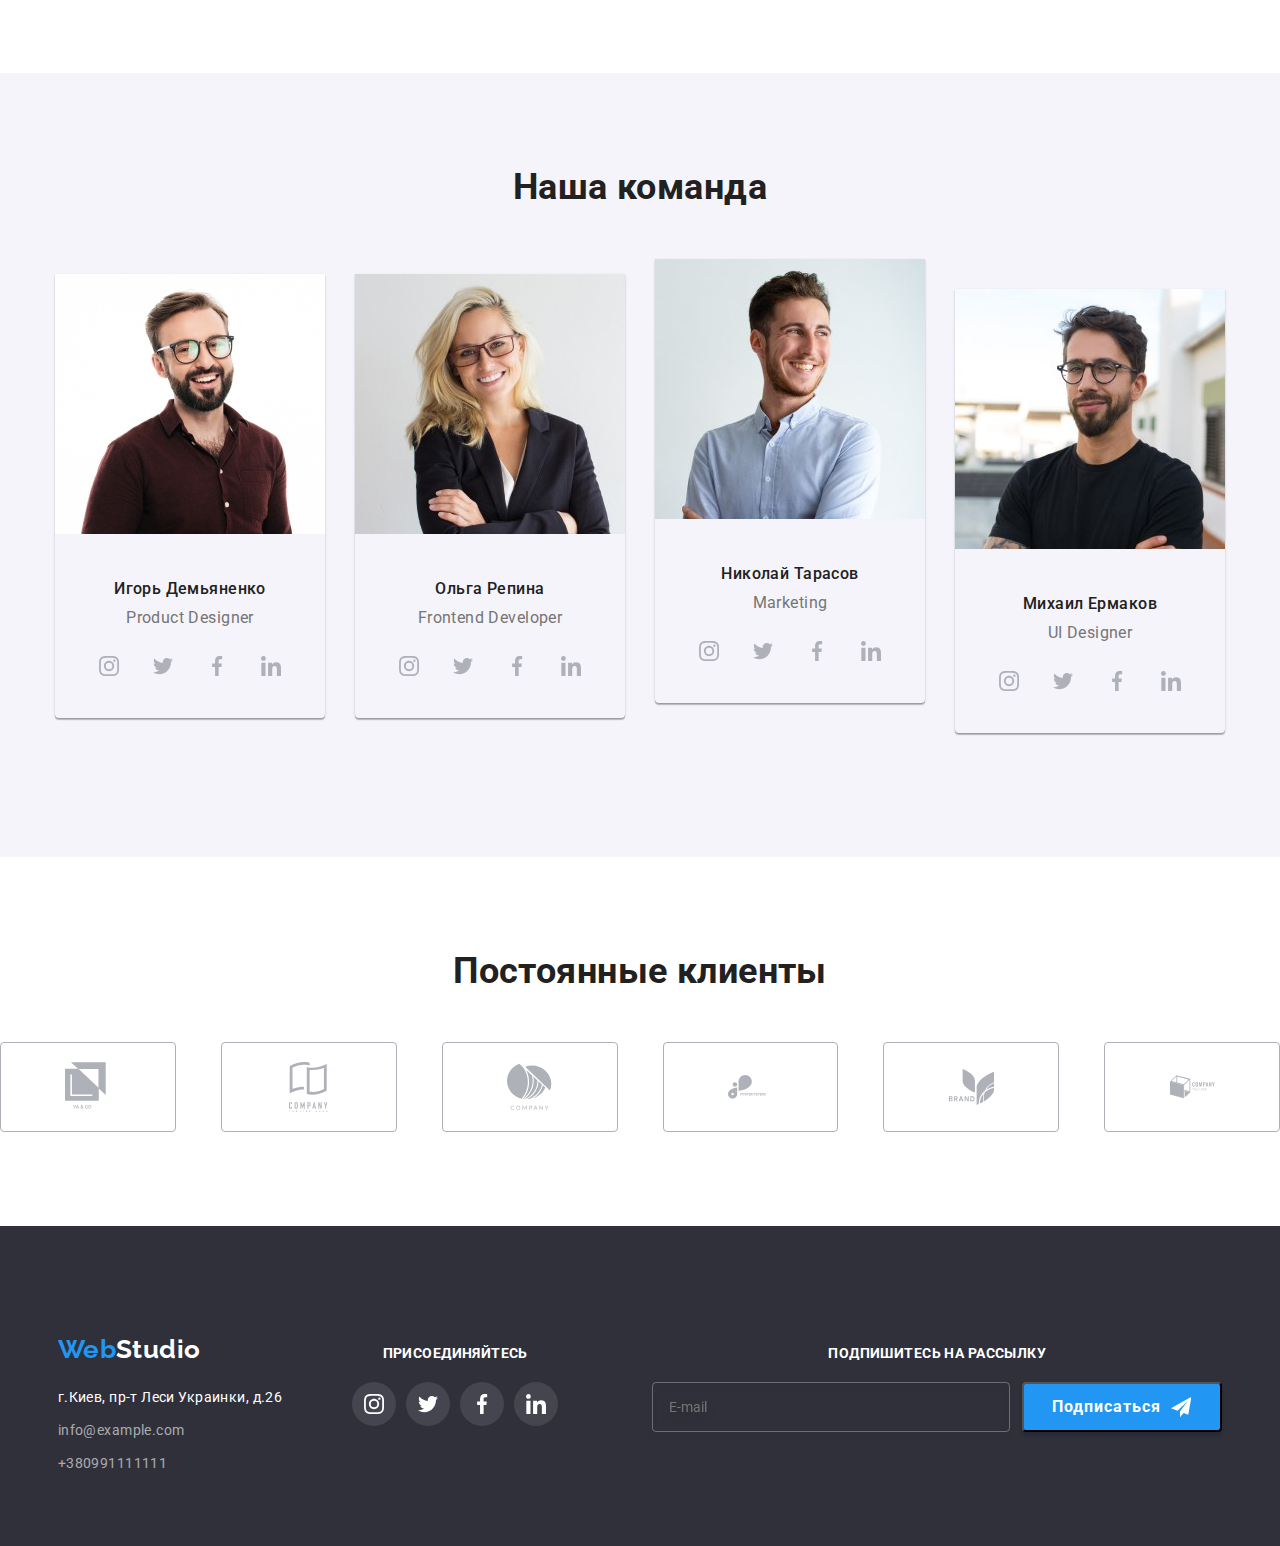
==== commit 1ee3bbd7: "отступы стаф-карточек" ====
--- a/index.html
+++ b/index.html
@@ -21,7 +21,8 @@
   </head>
 
   <body class="page">
-    <!--Шапка сайта-->
+    <!-- Шапка сайта -->
+
     <header class="page__header">
       <div class="container main-container">
         <nav class="navigation">
@@ -149,34 +150,76 @@
           <ul class="service list">
             <li class="service-item">
               <a href=""
-                ><img
-                  src="./images/doing1.jpg"
-                  width="370"
-                  height="294"
-                  alt="набор-текста-на-клавиатуре"
-              /></a>
+                ><picture>
+                  <source
+                    srcset="
+                      ./images/desktop/desctop.webp    1x,
+                      ./images/desktop/desctop_2x.webp 2x
+                    "
+                    type="image/webp"
+                  />
+
+                  <img
+                    srcset="
+                      ./images/desktop/desctop.jpg    1x,
+                      ./images/desktop/desctop@2x.jpg 2x
+                    "
+                    src="./images/desktop/desctop.jpg"
+                    width="370"
+                    alt="desktop apps"
+                  />
+                </picture>
+              </a>
               <p class="service-text">Десктопные приложения</p>
             </li>
 
             <li class="service-item">
               <a href=""
-                ><img
-                  src="./images/doing2.jpg"
-                  width="370"
-                  height="294"
-                  alt="мобильный-и-ноутбук"
-              /></a>
+                ><picture>
+                  <source
+                    srcset="
+                      ./images/desktop/mobile.webp    1x,
+                      ./images/desktop/mobile_2x.webp 2x
+                    "
+                    type="image/webp"
+                    media="(min-width: 1200px)"
+                  />
+
+                  <img
+                    srcset="
+                      ./images/desktop/mobile.jpg    1x,
+                      ./images/desktop/mobile@2x.jpg 2x
+                    "
+                    src="./images/desktop/mobile.jpg"
+                    width="370"
+                    alt="mobile apps"
+                    media="(min-width: 1200px)"
+                  /> </picture
+              ></a>
               <p class="service-text">Мобильные приложения</p>
             </li>
 
             <li class="service-item">
               <a href=""
-                ><img
-                  src="./images/doing3.jpg"
-                  width="370"
-                  height="294"
-                  alt="планшет"
-              /></a>
+                ><picture>
+                  <source
+                    srcset="
+                      ./images/desktop/design.webp    1x,
+                      ./images/desktop/design_2x.webp 2x
+                    "
+                    type="image/webp"
+                  />
+
+                  <img
+                    srcset="
+                      ./images/desktop/design.jpg    1x,
+                      ./images/desktop/design@2x.jpg 2x
+                    "
+                    src="./images/desktop/design.jpg"
+                    width="370"
+                    alt="palitra"
+                  /> </picture
+              ></a>
               <p class="service-text">Дизайнерские решения</p>
             </li>
           </ul>
@@ -710,10 +753,8 @@
           <label class="checkbox__label">
             <input class="checkbox" type="checkbox" />
             <span class="checkbox__icon-check"></span>
-            <div class="checkbox-text">
-              Соглашаюсь с рассылкой и принимаю
-              <a class="modal__policy-link" href="#">Условия договора</a>
-            </div>
+            Соглашаюсь с рассылкой и принимаю
+            <a class="modal__policy-link" href="#">Условия договора</a>
           </label>
           <button class="button form__send" type="submit">Отправить</button>
         </form>
--- a/css/main.min.css
+++ b/css/main.min.css
@@ -1,2 +1,2 @@
-html{font-size:62.5%}body{color:#212121;background-color:#fff;font-family:Roboto, sans-serif;font-weight:400;font-size:1.4rem;line-height:1.7;letter-spacing:0.03em}body.modal-open{overflow:hidden}img{display:block;max-width:100%;height:auto}ul{list-style:none;padding:0;margin:0;justify-content:center;align-items:center}a{display:block;text-decoration:none}.link .logotype{color:#212121;padding-top:25px;padding-bottom:25px}@media screen and (min-width: 768px){.link.logo{display:flex;flex-wrap:nowrap;justify-content:space-between;width:100%;margin-right:96px;padding-top:26px;padding-bottom:26px}}.logotype{font-family:Raleway, sans-serif;font-weight:700;font-size:26px;line-height:1.19;color:#212121}.logo{color:#2196f3}.footer .logotype{color:#fff}.menu__button{display:inline-flex;justify-content:flex-end;margin:0;padding:0;border:none;background-color:transparent}@media screen and (min-width: 768px){.menu__button{display:none}}.menu__button .icon-close_nav{display:none}.menu__button.is-open .icon-close_nav{display:block}.menu__button.is-open .icon-menu_nav{display:none}.menu__button--icon{display:inline-block;fill:currentColor}.page-header__menu{background-color:#fff;border-top:1px solid #ececec;box-shadow:0px 1px 3px rgba(0,0,0,0.16),0px 2px 4px rgba(0,0,0,0.08),0px 4px 8px rgba(0,0,0,0.04);padding:60px 15px;margin-left:auto;margin-right:auto;text-align:center}@media screen and (max-width: 767px){.page-header__menu{display:none;position:absolute;top:100%;left:0;width:100%}}@media (min-width: 768px){.page-header__menu{display:flex;padding:0;flex-grow:1;height:80px;border:none;box-shadow:none}}.page-header__menu.is-open{display:inline-block;text-align:center;z-index:3}.page-header__nav{color:#212121;font-weight:500;line-height:1.14;letter-spacing:0.02em;font-size:18px}@media (min-width: 768px){.page-header__nav{font-size:14px;display:flex;align-items:center;justify-content:center}}.page-header__contacts{display:flex;align-items:center;justify-content:center}.button{display:inline-block;border-radius:4px;min-width:200px;padding:10px 32px;text-decoration:none;background-color:#2196f3;color:#fff;font-weight:700;font-size:16px;line-height:1.88;letter-spacing:0.06em;box-shadow:0px 4px 4px rgba(0,0,0,0.15);cursor:pointer}.button:hover,.button:focus{color:#757575;transition:color 250ms cubic-bezier(0.075, 0.82, 0.165, 1)}.button.submit{display:flex;align-items:center;width:200px;height:50px;padding-left:28px;padding-right:29px;margin-left:12px;cursor:pointer}.modal__btn-close{position:absolute;display:inline-flex;align-items:center;justify-content:center;width:30px;height:30px;border-radius:50%;top:8px;right:8px;cursor:pointer;background-color:#fff;border:1px solid rgba(0,0,0,0.1)}.modal__btn-close:hover .close-icon{fill:#2196f3}.button.form__send{padding-left:56px;padding-right:55px;cursor:pointer}.portfolio__btn-list{list-style:none;padding:0;margin:0;display:flex;flex-wrap:wrap;justify-content:start;align-items:center;margin-bottom:50px}@media screen and (min-width: 768px){.portfolio__btn-list{justify-content:center}}.portfolio__btn{display:block;border-radius:4px;padding:6px 22px;font-family:inherit;text-decoration:none;text-align:center;justify-content:center;font-weight:500;font-size:16px;line-height:1.6;color:#212121;background-color:#f5f4fa;border:0;transition:background-color 250ms cubic-bezier(0.4, 0, 0.2, 1);cursor:pointer}.portfolio__btn:hover,.portfolio__btn:focus{color:#fff;background-color:#2196f3;outline:none;box-shadow:0px 3px 1px rgba(0,0,0,0.1),0px 1px 2px rgba(0,0,0,0.08),0px 2px 2px rgba(0,0,0,0.12);transition:background-color 250ms cubic-bezier(0.4, 0, 0.2, 1)}.socialicons.list{display:flex;justify-content:center;align-items:center}.icon{width:20px;height:20px}.socialicons-item:not(:last-child){margin-right:10px}.socialicons-link{display:flex;justify-content:center;align-items:center;width:44px;height:44px;border-radius:50%;fill:#afb1b8;transition:fill 250ms cubic-bezier(0.4, 0, 0.2, 1)}.socialicons-link:hover,.socialicons-link:focus{background-color:#2196f3;transition:background-color 250ms cubic-bezier(0.4, 0, 0.2, 1)}.socialicons-link:hover:hover .icon,.socialicons-link:hover:focus .icon,.socialicons-link:focus:hover .icon,.socialicons-link:focus:focus .icon{fill:#fff;transition:fill 250ms cubic-bezier(0.4, 0, 0.2, 1)}.contacts a{color:#757575;display:inline-flex;align-items:center;justify-content:center;font-style:normal;font-weight:500;font-size:18px;text-decoration:none;transition:250ms cubic-bezier(0.4, 0, 0.2, 1)}@media screen and (min-width: 768px){.contacts a{font-size:12px;display:flex;align-items:center;padding-top:5px;padding-bottom:5px}}.contacts-item:active{color:red}@media screen and (min-width: 767px){.contacts-item:not(:last-child){margin-left:20px}}@media screen and (min-width: 1199px){.contacts-item:not(:last-child){margin-right:50px}}@media screen and (min-width: 768px){.contacts.list{margin-left:84px}}@media screen and (min-width: 1199px){.contacts{display:flex}}@media screen and (min-width: 1200px){.contact.list{flex-wrap:nowrap;margin-left:305px;padding-top:32px;padding-bottom:32px}}.address{color:#fff;font-size:14px;line-height:1.7;font-style:normal;margin-top:20px;margin-bottom:9px}.connect a{display:block;color:rgba(255,255,255,0.6);font-style:normal;text-decoration:none}.tel-number{margin-top:9px}.contacts>.svg{display:block;width:16px;height:16px;fill:currentColor;margin-right:10px}.backdrop.is-hidden{visibility:hidden;opacity:0;pointer-events:none;transition:300ms linear 70ms}.backdrop{position:fixed;top:0;left:0;width:100%;height:100%;padding-left:15px;padding-right:15px;background-color:rgba(0,0,0,0.2);overflow-y:scroll;visibility:visible;opacity:1;transition:500ms cubic-bezier(0.4, 0, 0.2, 1)}.backdrop.is-hidden .modal{transform:translate(-50%, -50%) scale(0.9)}.modal{position:absolute;top:50%;left:50%;transform:translate(-50%, -50%) scale(1);max-width:450px;height:609px;padding:40px;line-height:1.14;letter-spacing:0.01em;padding:40px;text-align:center;color:#757575;background-color:#fff;box-shadow:0px 1px 3px rgba(0,0,0,0.12),0px 1px 1px rgba(0,0,0,0.14),0px 2px 1px rgba(0,0,0,0.2);border-radius:4px;opacity:1;transition:opacity 250ms cubic-bezier(0.4, 0, 0.2, 1),transform 250ms cubic-bezier(0.4, 0, 0.2, 1)}@media (max-width: 479px){.modal{width:calc(100% - 2 * 15px)}}.modal__title{margin:0;margin-bottom:12px;font-weight:700;font-size:20px;line-height:1, 15;text-align:center;color:#212121}.close-icon{display:flex;width:11px;height:11px;fill:#000000;transition:fill 250ms cubic-bezier(0.4, 0, 0.2, 1)}.form{padding:0;margin:0;height:40px}.form__field{display:block;position:relative;margin-bottom:28px}.form__label{position:absolute;top:0;left:0;transform:translateY(-100%);background-color:#fff;font-size:12px;line-height:1.17;letter-spacing:0.01em;transition:transform 250ms linear}.form__input{margin:0;margin-top:4px;padding:12px;padding-left:42px;width:100%;height:40px;color:#212121;border:1px solid rgba(33,33,33,0.2);border-radius:4px;transition:border-color 250ms cubic-bezier(0.4, 0, 0.2, 1)}.form__input:focus{border-color:#2196f3;outline:none;cursor:pointer}.form__input-icon{position:absolute;top:50%;left:12px;width:18px;height:18px;transform:translateY(-40%);fill:#212121;transition:fill 250ms cubic-bezier(0.4, 0, 0.2, 1)}.form__input:focus ~ .form__input-icon,.form__input:not(:placeholder-shown) ~ .form__input-icon{fill:#2196f3}.form__input.comment{height:120px;padding-top:12px;padding-left:16px;white-space:nowrap;resize:none}.modal__policy-link{display:block;margin-left:5px;text-decoration:underline;color:#2196f3}.checkbox__label{display:flex;align-items:center;cursor:pointer;margin-bottom:30px;font-size:12px}.checkbox{position:absolute;width:1px;height:1px;margin:-1px;border:0;padding:0;clip:rect(0 0 0 0);overflow:hidden}.checkbox__icon-check{display:inline-block;width:16px;height:15px;margin-right:7px;border:2px solid #212121;border-radius:2px;transition:transform 250ms cubic-bezier(0.4, 0, 0.2, 1)}.checkbox:checked+.checkbox__icon-check{background-color:#2196f3;background-image:url(../images/icon-check.svg);background-size:contain;background-clip:border-box;background-position:center;border-color:#2196f3;background-repeat:no-repeat}.checkbox-text{font-size:12px}@media (min-width: 1200px){.checkbox-text{font-size:14px}}.section-titles{font-weight:700;font-size:36px;line-height:1.16;text-align:center;margin-top:0;margin-bottom:50px}.container{width:100%;padding-left:15px;padding-right:15px;margin-left:auto;margin-right:auto}@media (min-width: 480px){.container{width:480px}}@media (min-width: 768px){.container{width:768px}}@media (min-width: 1200px){.container{width:1200px}}.container.main-container{position:relative;height:60px;width:100%;padding:0 15px;display:flex;align-items:center;justify-content:space-between}@media (min-width: 480px){.container.main-container{width:480px}}@media (min-width: 768px){.container.main-container{width:768px;padding-top:10px;padding-bottom:10px}}@media (min-width: 1200px){.container.main-container{width:1200px}}.no-padding{padding-top:0;padding-bottom:0}.section{padding-top:60px;padding-bottom:60px}.section.quolity{padding-top:94px}.quolity-caption{display:none}@media screen and (min-width: 768px){.quolity-list{display:flex;margin:-15px;flex-wrap:wrap}}@media screen and (min-width: 1200px){.quolity-list{margin:0;flex-wrap:nowrap}}.quolity-item{display:block;text-align:center}@media screen and (min-width: 768px){.quolity-item{margin:15px;width:354px}}@media screen and (min-width: 1200px){.quolity-item:nth-child(4n){margin-right:0}}@media screen and (min-width: 1200px){.quolity-item{width:calc((100% -30px * 3) / 4)}}@media screen and (max-width: 767px){.quolity-item:not(:last-child){margin-bottom:30px}}@media screen and (min-width: 768px) and (max-width: 1199px){.quolity-item:nth-child(2n){margin-right:0px}}.quolity-item::before{display:block;content:"";height:120px;outline:1px transparent;background-repeat:no-repeat;background-color:#f5f4fa;background-position:center}.icon-microscope::before{background-image:url(../images/antenna.svg)}.icon-intime::before{background-image:url(../images/clock.svg)}.icon-planing::before{background-image:url(../images/planer.svg)}.icon-techno::before{background-image:url(../images/astronaut.svg)}.quolity-title{font-weight:700;font-size:14px;text-transform:uppercase;line-height:1.14}.quolity-text{color:#757575;font-size:14px;line-height:1.7;margin-top:0;margin-bottom:0;display:inline-block;width:100%;text-align:justify}.section.staff{background-color:#f5f4fa;padding-top:94px;padding-bottom:94px}@media screen and (min-width: 768px){.staff.list{display:flex;flex-wrap:wrap}}@media screen and (min-width: 1200px){.staff.list{flex-wrap:nowrap}}.staff-title{font-weight:500;font-size:16px;line-height:1.18;margin-top:30px;margin-bottom:10px;text-align:center}.staff-item{width:100%;box-shadow:0px 1px 3px rgba(0,0,0,0.12),0px 1px 1px rgba(0,0,0,0.14),0px 2px 1px rgba(0,0,0,0.2);border-radius:0px 0px 4px 4px}@media screen and (max-width: 1199px) and (min-width: 768px){.staff-item{width:calc((100% - 2 * 30px) / 2);margin-right:30px;margin-bottom:30px}}@media screen and (min-width: 1199px){.staff-item{width:calc((100% - 30px * 3) / 4)}}.staff-item:not(:last-child){margin-right:30px}.staff-text{color:#757575;font-size:16px;line-height:1.18;margin-top:0;text-align:center}.staff-card{padding-top:16px;padding-right:32px;padding-left:32px;padding-bottom:30px}@media screen and (max-width: 1199px){.section.service{display:none}}.service{display:flex;flex-wrap:wrap}.section.service{padding-top:94px;padding-bottom:94px}.service-item{position:relative;width:calc((100% - 30px * 2) / 3)}.service-item:not(:last-child){margin-right:30px}.service-item::before{display:inline-block;position:absolute;content:"";top:77%;width:100%;height:23%;background-color:rgba(47,48,58,0.8)}.service-text{font-weight:700;line-height:1.14;text-transform:uppercase;color:#fff;margin:0;position:absolute;bottom:9%;right:0%;transform:translateX(-45%)}.clients.section{padding-top:94px;padding-bottom:94px}.clients.list{display:flex;flex-wrap:wrap;margin:-15px}@media screen and (min-width: 1200px){.clients.list{flex-wrap:nowrap}}.clients_link{display:flex;justify-content:center;align-items:center;padding:0;margin:0;width:100%;height:100%;color:#afb1b8;border:1px solid #afb1b8;border-radius:4px}.clients_link:hover,.clients_link:focus{color:#2196f3;border:1px solid #2196f3;transition:color 250ms cubic-bezier(0.4, 0, 0.2, 1)}.clients_link:hover:hover .label,.clients_link:hover:focus .label,.clients_link:focus:hover .label,.clients_link:focus:focus .label{fill:#2196f3;transition:fill 250ms cubic-bezier(0.4, 0, 0.2, 1)}.client.label{fill:currentColor}.client:nth-child(1){width:45px;height:50px}.client:nth-child(2){width:40px;height:52px}.client:nth-child(3){width:41px;height:43px}.client:nth-child(4){width:80px;height:42px}.client:nth-child(5){width:59px;height:47px}.client:nth-child(6){width:89px;height:46px}.clients-item{margin:15px;width:calc((100% - 2 * 30px) / 2);height:90px}@media screen and (min-width: 768px){.clients-item{width:calc((100% - 3 * 30px) / 3)}}@media screen and (min-width: 1200px){.clients-item{width:calc((100% - 6 * 30px) / 6)}}@media screen and (min-width: 1200px){.clients-item:not(:last-child){margin-right:30px}}.page__header .flexbox{justify-content:flex-end;align-items:center}.page__header{height:60px;position:relative;background-color:#fff}@media screen and (min-width: 767px){.page__header{border-bottom:1px solid #ececec;height:80px;width:100%;display:flex;align-items:center}}@media screen and (min-width: 767px){.nav-item:not(:last-child){margin-right:50px}}@media screen and (max-width: 767px){.nav-item:not(:last-child){margin-bottom:40px}}@media screen and (max-width: 767px){.site-nav{margin-bottom:40px}}@media screen and (min-width: 768px){.site-nav{display:flex}}.site-nav .link{display:inline-block;color:#212121;font-size:18px;transition:color 250ms cubic-bezier(0.4, 0, 0.2, 1)}@media screen and (min-width: 768px){.site-nav .link{padding-top:32px;padding-bottom:32px;font-size:14px;text-align:center}}.site-nav .link.current{color:#2196f3;position:relative;text-align:center}.site-nav .link.current::after{position:absolute;left:0;bottom:0;display:inline-block;content:"";width:100%;height:4px;background-color:#2196f3;border-radius:2px}.site-nav .site-nav .link .contacts a{font-weight:500;font-size:14px;line-height:1.14;letter-spacing:0.02em}.site-nav .site-nav .link:hover,.site-nav .site-nav .link:focus{color:#2196f3;transition:color 250ms cubic-bezier(0.4, 0, 0.2, 1)}.site-nav .site-nav .link:active{color:red}.site-nav .link:hover,.site-nav .link:focus{color:#2196f3;transition:color 250ms cubic-bezier(0.4, 0, 0.2, 1)}.site-nav .page-header .navigation{position:relative;align-items:center;justify-content:space-between;min-height:80px}.navigation{display:flex;align-items:center;justify-content:space-between}@media screen and (max-width: 767px){.navigation{width:100%}}.hero-container{display:flex;flex-direction:column;justify-content:center;align-items:center;background-position:50% 50%;background-color:#2f303a;max-width:100%;min-height:400px;margin-left:auto;margin-right:auto;outline:1px solid transparent;background-image:linear-gradient(rgba(47,48,58,0.4), rgba(47,48,58,0.4)),url(../images/mobile/Header_img.webp),url(../images/mobile/Header_img.jpg);background-repeat:no-repeat;background-position:center;background-size:cover}@media screen and (min-device-pixel-ratio: 2), screen and (min-resolution: 192dpi), screen and (min-resolution: 2dppx){.hero-container{background-image:linear-gradient(rgba(47,48,58,0.4), rgba(47,48,58,0.4)),url(../images/mobile/Header_img@2x.jpg),url(../images/mobile/Header_img@2x.jpg)}}@media screen and (min-width: 768px) and (min-device-pixel-ratio: 2), screen and (min-width: 768px) and (min-resolution: 192dpi), screen and (min-width: 768px) and (min-resolution: 2dppx){.hero-container{background-image:linear-gradient(rgba(47,48,58,0.4), rgba(47,48,58,0.4)),url(../images/tablet/Header_img@2x.webp),url(../images/tablet/Header_img@2x.jpg)}}@media screen and (min-width: 768px) and (min-width: 1200px) and (min-device-pixel-ratio: 2), screen and (min-width: 768px) and (min-width: 1200px) and (min-resolution: 192dpi), screen and (min-width: 768px) and (min-width: 1200px) and (min-resolution: 2dppx){.hero-container{background-image:linear-gradient(rgba(47,48,58,0.4), rgba(47,48,58,0.4)),url(../images/desktop/bcg_2x.webp),url(../images/desktop/bcg@2x.jpg)}}@media screen and (min-width: 768px) and (max-width: 1199px){.hero-container .hero-container{max-width:768px;height:400px;background-image:linear-gradient(rgba(47,48,58,0.4), rgba(47,48,58,0.4)),url(../images/tablet/Header_img.webp),url(../images/tablet/Header_img.jpg);background-size:768px, 400px;background-position:center;background-repeat:no-repeat}}@media (min-width: 768px) and (min-width: 1200px){.hero-container{max-width:1600px;height:600px;background-image:linear-gradient(rgba(47,48,58,0.4), rgba(47,48,58,0.4)),url(../images/desktop/bcg.webp),url(../images/desktop/bcg.jpg);background-size:1600px, 600px;background-position:center;background-repeat:no-repeat}}.hero-container .hero-title{margin-top:0;margin-bottom:30px;margin-left:auto;margin-right:auto;text-align:center;color:#fff;font-weight:900;font-size:26px;line-height:1.36;letter-spacing:0.06em;text-transform:uppercase;max-width:696px}@media (min-width: 1200px){.hero-container .hero-title{font-size:44px}}.footer{background-color:#2f303a;padding-top:60px;padding-bottom:60px}@media screen and (max-width: 767px){.contacts-block .footer-icons-block{margin-bottom:60px}}@media (min-width: 768px){.wrapper-tablet{display:flex;flex-direction:row;align-items:baseline}}.footer-link{background-color:rgba(255,255,255,0.1)}.footer-link>.icon{fill:#fff}@media (min-width: 768px){.mailing.block{margin-top:60px}}@media (min-width: 1200px){.mailing.block{margin-left:94px}}.container.flexbox{display:flex;flex-direction:column;align-items:center;text-align:center}@media (min-width: 1200px){.container.flexbox{display:flex;align-items:baseline;flex-direction:row;justify-content:center}}@media screen and (min-width: 320px){.footer-icons-block{margin-bottom:60px;margin-top:60px}}@media (min-width: 768px){.footer-icons-block{margin-left:70px}}.follow{display:block;font-weight:400;line-height:1.14;text-transform:uppercase;color:#fff;margin-top:0;margin-bottom:20px;text-align:center}@media (min-width: 1200px){.follow{font-weight:700}}.form-field.footer-form-field{margin-bottom:0}.mailing-form{position:relative;display:flex;justify-content:center;flex-direction:column;align-items:center}@media (min-width: 1200px){.mailing-form{align-items:flex-start;flex-direction:initial}}@media (min-width: 1200px){.contacts-block{text-align:start}}.mail-input{width:92vw;height:50px;padding-left:16px;margin-bottom:20px;color:#fff;border:1px solid rgba(255,255,255,0.3);box-sizing:border-box;filter:drop-shadow(0px 4px 4px rgba(0,0,0,0.15));border-radius:4px;background-color:var(--footer-bg-color)}@media (min-width: 768px){.mail-input{width:450px}}@media (min-width: 1200px){.mail-input{width:358px}}.icon-telegram{fill:#fff;width:24px;height:24px;margin-left:10px}.section.portfolio{padding-top:94px;padding-bottom:94px}.hero-title-portfolio{display:none}.work-item{display:flex;text-decoration:none}.work-item:not(:last-child){margin-right:8px}@media screen and (min-width: 768px){.examples.list{display:flex;flex-wrap:wrap;list-style:none;padding:0;margin:0}}.portfolio__image-thumb{position:relative;overflow:hidden}.product-overlay{display:inline-block;position:absolute;top:0;left:0;width:100%;height:100%;background-color:rgba(33,150,243,0.9);padding:63px 24px;opacity:0;visibility:hidden;transform:translateY(100%);transition:transform var(--transition),opacity var(--transition)}.example-description{display:block;position:absolute;font-size:18px;line-height:1.5;height:100%;width:100%;color:#fff;margin:0;top:75%;left:54%;transform:translate(-50%, -50%)}.portfolio__title{font-style:normal;text-decoration:none;color:#212121;font-weight:700;font-size:18px;line-height:2;letter-spacing:0.06em;margin-top:0}.card-container{padding:20px 24px}.examples__card{display:inline-block;position:relative;border:1px solid #eeeeee;transition:box-shadow var(--transition)}@media screen and (max-width: 1199px) and (min-width: 768px){.examples__card{width:calc((100% - 2 * 30px) / 2)}}@media (min-width: 768px){.examples__card:not(:last-child){margin-bottom:30px}}@media (min-width: 768px){.examples__card.examples__card:nth-child(2n){margin-left:30px}}@media screen and (min-width: 768px) and (min-width: 1200px){.examples__card{width:calc((100% - 30px * 2) / 3)}}@media (min-width: 768px){.examples__card:nth-last-child(-n+3){margin-bottom:0}.examples__card:nth-child(3n){margin-right:0}.examples__card:hover .portfolio__image-thumb::before{transform:translateY(0);transition:transform 250ms cubic-bezier(0.4, 0, 0.2, 1)}.examples__card:hover,.examples__card:focus{box-shadow:0px 1px 1px rgba(0,0,0,0.12),0px 4px 4px rgba(0,0,0,0.06),1px 4px 6px rgba(0,0,0,0.16)}.portfolio-text{color:#757575;font-size:16px;line-height:1.88}.example.link:hover .product-overlay,.example.link:focus .product-overlay{transform:translateY(0);opacity:1;visibility:visible;transition:transform 250ms cubic-bezier(0.4, 0, 0.2, 1),opacity 250ms cubic-bezier(0.4, 0, 0.2, 1)}}
+html{font-size:62.5%}body{color:#212121;background-color:#fff;font-family:Roboto, sans-serif;font-weight:400;font-size:1.4rem;line-height:1.7;letter-spacing:0.03em}body.modal-open{overflow:hidden}img{display:block;max-width:100%;height:auto}ul{list-style:none;padding:0;margin:0;justify-content:center;align-items:center}a{display:block;text-decoration:none}.link .logotype{color:#212121;padding-top:25px;padding-bottom:25px}@media screen and (min-width: 768px){.link.logo{display:flex;flex-wrap:nowrap;justify-content:space-between;width:100%;margin-right:96px;padding-top:26px;padding-bottom:26px}}.logotype{font-family:Raleway, sans-serif;font-weight:700;font-size:26px;line-height:1.19;color:#212121}.logo{color:#2196f3}.footer .logotype{color:#fff}.menu__button{display:inline-flex;justify-content:flex-end;margin:0;padding:0;border:none;background-color:transparent}@media screen and (min-width: 768px){.menu__button{display:none}}.menu__button .icon-close_nav{display:none}.menu__button.is-open .icon-close_nav{display:block}.menu__button.is-open .icon-menu_nav{display:none}.menu__button--icon{display:inline-block;fill:currentColor}.menu__button .menu__button--icon:hover,.menu__button .menu__button--icon:focus{fill:#2196f3}.page-header__menu{background-color:#fff;border-top:1px solid #ececec;box-shadow:0px 1px 3px rgba(0,0,0,0.16),0px 2px 4px rgba(0,0,0,0.08),0px 4px 8px rgba(0,0,0,0.04);padding:60px 15px;margin-left:auto;margin-right:auto;text-align:center}@media screen and (max-width: 767px){.page-header__menu{display:none;position:absolute;top:100%;left:0;width:100%}.page-header__menu .is-open{display:block}}@media (min-width: 768px){.page-header__menu{display:flex;padding:0;flex-grow:1;height:80px;border:none;box-shadow:none}}.page-header__menu.is-open{display:inline-block;text-align:center;z-index:3}.page-header__nav{color:#212121;font-weight:500;line-height:1.14;letter-spacing:0.02em;font-size:18px}@media (min-width: 768px){.page-header__nav{font-size:14px;display:flex;align-items:center;justify-content:center}}.page-header__contacts{display:flex;align-items:center;justify-content:center}.button{display:inline-block;border-radius:4px;min-width:200px;padding:10px 32px;text-decoration:none;background-color:#2196f3;color:#fff;font-weight:700;font-size:16px;line-height:1.88;letter-spacing:0.06em;box-shadow:0px 4px 4px rgba(0,0,0,0.15);cursor:pointer}.button:hover,.button:focus{color:#757575;transition:color 250ms cubic-bezier(0.075, 0.82, 0.165, 1)}.button.submit{display:flex;align-items:center;width:200px;height:50px;padding-left:28px;padding-right:29px;margin-left:12px;cursor:pointer}.modal__btn-close{position:absolute;display:inline-flex;align-items:center;justify-content:center;width:30px;height:30px;border-radius:50%;top:8px;right:8px;cursor:pointer;background-color:#fff;border:1px solid rgba(0,0,0,0.1)}.modal__btn-close:hover .close-icon{fill:#2196f3}.button.form__send{padding-left:56px;padding-right:55px;cursor:pointer;margin-top:20px}.portfolio__btn-list{list-style:none;padding:0;margin:0;display:flex;flex-wrap:wrap;justify-content:start;align-items:center;margin-bottom:50px}@media screen and (min-width: 768px){.portfolio__btn-list{justify-content:center}}.portfolio__btn{display:block;border-radius:4px;padding:6px 22px;font-family:inherit;text-decoration:none;text-align:center;justify-content:center;font-weight:500;font-size:16px;line-height:1.6;color:#212121;background-color:#f5f4fa;border:0;transition:background-color 250ms cubic-bezier(0.4, 0, 0.2, 1);cursor:pointer}.portfolio__btn:hover,.portfolio__btn:focus{color:#fff;background-color:#2196f3;outline:none;box-shadow:0px 3px 1px rgba(0,0,0,0.1),0px 1px 2px rgba(0,0,0,0.08),0px 2px 2px rgba(0,0,0,0.12);transition:background-color 250ms cubic-bezier(0.4, 0, 0.2, 1)}.socialicons.list{display:flex;justify-content:center;align-items:center}.icon{width:20px;height:20px}.socialicons-item:not(:last-child){margin-right:10px}.socialicons-link{display:flex;justify-content:center;align-items:center;width:44px;height:44px;border-radius:50%;fill:#afb1b8;transition:fill 250ms cubic-bezier(0.4, 0, 0.2, 1)}.socialicons-link:hover,.socialicons-link:focus{background-color:#2196f3;transition:background-color 250ms cubic-bezier(0.4, 0, 0.2, 1)}.socialicons-link:hover:hover .icon,.socialicons-link:hover:focus .icon,.socialicons-link:focus:hover .icon,.socialicons-link:focus:focus .icon{fill:#fff;transition:fill 250ms cubic-bezier(0.4, 0, 0.2, 1)}.contacts a{color:#757575;display:inline-flex;align-items:center;justify-content:center;font-style:normal;font-weight:500;font-size:18px;text-decoration:none;transition:250ms cubic-bezier(0.4, 0, 0.2, 1)}@media screen and (min-width: 768px){.contacts a{font-size:12px;display:flex;padding-top:5px;padding-bottom:5px}}.contacts-item:active{color:red}@media screen and (min-width: 767px){.contacts-item:not(:last-child){margin-left:20px}}@media screen and (min-width: 1199px){.contacts-item:not(:last-child){margin-right:50px}}@media screen and (min-width: 768px){.contacts.list{margin-left:84px}}@media screen and (min-width: 1199px){.contacts{display:flex}}@media screen and (min-width: 1200px){.contact.list{flex-wrap:nowrap;margin-left:305px;padding-top:32px;padding-bottom:32px}}.address{color:#fff;font-size:14px;line-height:1.7;font-style:normal;margin-top:20px;margin-bottom:9px}.connect a{display:block;color:rgba(255,255,255,0.6);font-style:normal;text-decoration:none}.tel-number{margin-top:9px}.contacts>.svg{display:block;width:16px;height:16px;fill:currentColor;margin-right:10px}.backdrop.is-hidden{visibility:hidden;opacity:0;pointer-events:none;transition:300ms linear 70ms}.backdrop{position:fixed;top:0;left:0;width:100%;height:100%;padding-left:15px;padding-right:15px;background-color:rgba(0,0,0,0.2);overflow-y:scroll;visibility:visible;opacity:1;transition:500ms cubic-bezier(0.4, 0, 0.2, 1)}.backdrop.is-hidden .modal{transform:translate(-50%, -50%) scale(0.9)}.modal{position:absolute;top:50%;left:50%;transform:translate(-50%, -50%) scale(1);width:100%;max-width:450px;height:609px;padding:25px;line-height:1.14;letter-spacing:0.01em;text-align:center;color:#757575;background-color:#fff;box-shadow:0px 1px 3px rgba(0,0,0,0.12),0px 1px 1px rgba(0,0,0,0.14),0px 2px 1px rgba(0,0,0,0.2);border-radius:4px;opacity:1;transition:opacity 250ms cubic-bezier(0.4, 0, 0.2, 1),transform 250ms cubic-bezier(0.4, 0, 0.2, 1)}@media (max-width: 479px){.modal{width:calc(100% - 2 * 15px)}}.modal__title{margin:0;margin-bottom:20px;font-weight:700;font-size:20px;line-height:1, 15;text-align:center;color:#212121}.close-icon{display:flex;width:11px;height:11px;fill:#000000;transition:fill 250ms cubic-bezier(0.4, 0, 0.2, 1)}.form{padding:0;margin:0;height:40px}.form__field{display:block;position:relative;margin-bottom:28px}.form__label{position:absolute;top:0;left:0;transform:translateY(-100%);background-color:#fff;font-size:12px;line-height:1.17;letter-spacing:0.01em;transition:transform 250ms linear}.form__input{margin:0;margin-top:4px;padding:12px;padding-left:42px;width:100%;height:40px;color:#212121;border:1px solid rgba(33,33,33,0.2);border-radius:4px;transition:border-color 250ms cubic-bezier(0.4, 0, 0.2, 1)}.form__input:focus{border-color:#2196f3;outline:none;cursor:pointer}.form__input-icon{position:absolute;top:50%;left:12px;width:18px;height:18px;transform:translateY(-40%);fill:#212121;transition:fill 250ms cubic-bezier(0.4, 0, 0.2, 1)}.form__input:focus ~ .form__input-icon,.form__input:not(:placeholder-shown) ~ .form__input-icon{fill:#2196f3}.form__input.comment{height:120px;padding-top:12px;padding-left:16px;white-space:nowrap;resize:none}.modal__policy-link{display:block;margin-left:5px;text-decoration:underline;color:#2196f3}.checkbox__label{cursor:pointer;margin-bottom:30px;font-size:12px}@media (min-width: 768px){.checkbox__label{display:flex;align-items:center}}.checkbox{position:absolute;width:1px;height:1px;margin:-1px;border:0;padding:0;clip:rect(0 0 0 0);overflow:hidden}.checkbox__icon-check{display:inline-block;width:16px;height:15px;margin-right:7px;border:2px solid #212121;border-radius:2px;transition:transform 250ms cubic-bezier(0.4, 0, 0.2, 1)}.checkbox:checked+.checkbox__icon-check{background-color:#2196f3;background-image:url(../images/icon-check.svg);background-size:contain;background-clip:border-box;background-position:center;border-color:#2196f3;background-repeat:no-repeat}.checkbox-text{font-size:12px}@media (min-width: 1200px){.checkbox-text{font-size:14px}}.section-titles{font-weight:700;font-size:36px;line-height:1.16;text-align:center;margin-top:0;margin-bottom:50px}.container{width:100%;padding-left:15px;padding-right:15px;margin-left:auto;margin-right:auto}@media (min-width: 480px){.container{width:480px}}@media (min-width: 768px){.container{width:768px}}@media (min-width: 1200px){.container{width:1200px}}.container.main-container{position:relative;height:60px;width:100%;padding:0 15px;display:flex;align-items:center;justify-content:space-between}@media (min-width: 480px){.container.main-container{width:480px}}@media (min-width: 768px){.container.main-container{width:768px;padding-top:10px;padding-bottom:10px}}@media (min-width: 1200px){.container.main-container{width:1200px}}.no-padding{padding-top:0;padding-bottom:0}.section{padding-top:60px;padding-bottom:60px}.section.quolity{padding-top:94px}.quolity-caption{display:none}@media screen and (min-width: 768px){.quolity-list{display:flex;margin:-15px;flex-wrap:wrap;align-items:start}}@media screen and (min-width: 1200px){.quolity-list{margin:0;flex-wrap:nowrap}}.quolity-item{display:block;text-align:center}@media screen and (min-width: 768px){.quolity-item{margin:15px;width:354px}}@media screen and (min-width: 1200px){.quolity-item:nth-child(4n){margin-right:0}}@media screen and (min-width: 1200px){.quolity-item{width:calc((100% -30px * 3) / 4)}}@media screen and (max-width: 767px){.quolity-item:not(:last-child){margin-bottom:30px}}@media screen and (min-width: 768px) and (max-width: 1199px){.quolity-item:nth-child(2n){margin-right:0px}}.quolity-item::before{display:block;content:"";height:120px;outline:1px transparent;background-repeat:no-repeat;background-color:#f5f4fa;background-position:center}.icon-microscope::before{background-image:url(../images/antenna.svg)}.icon-intime::before{background-image:url(../images/clock.svg)}.icon-planing::before{background-image:url(../images/planer.svg)}.icon-techno::before{background-image:url(../images/astronaut.svg)}.quolity-title{font-weight:700;font-size:14px;text-transform:uppercase;line-height:1.14}.quolity-text{color:#757575;font-size:14px;line-height:1.7;margin-top:0;margin-bottom:0;display:inline-block;width:100%;text-align:justify}.section.staff{background-color:#f5f4fa;padding-top:94px;padding-bottom:94px}@media screen and (min-width: 768px){.staff.list{display:flex;flex-wrap:wrap}}@media screen and (min-width: 1200px){.staff.list{flex-wrap:nowrap}}.staff-title{font-weight:500;font-size:16px;line-height:1.18;margin-top:30px;margin-bottom:10px;text-align:center}.staff-item{width:100%;box-shadow:0px 1px 3px rgba(0,0,0,0.12),0px 1px 1px rgba(0,0,0,0.14),0px 2px 1px rgba(0,0,0,0.2);border-radius:0px 0px 4px 4px}.staff-item:not(:last-child){margin-bottom:60px}@media (min-width: 768px){.staff-item:nth-child(-n+2){margin-bottom:30px}}@media screen and (max-width: 1199px) and (min-width: 768px){.staff-item{width:calc((100% - 2 * 30px) / 2);margin-right:30px}}@media screen and (min-width: 1199px){.staff-item{width:calc((100% - 30px * 3) / 4)}}.staff-item:not(:last-child){margin-right:30px}.staff-text{color:#757575;font-size:16px;line-height:1.18;margin-top:0;text-align:center}.staff-card{padding-top:16px;padding-right:32px;padding-left:32px;padding-bottom:30px}@media screen and (max-width: 1199px){.section.service{display:none}}.service{display:flex;flex-wrap:wrap}.section.service{padding-top:94px;padding-bottom:94px}.service-item{position:relative;width:calc((100% - 30px * 2) / 3)}.service-item:not(:last-child){margin-right:30px}.service-item::before{display:inline-block;position:absolute;content:"";top:77%;width:100%;height:23%;background-color:rgba(47,48,58,0.8)}.service-text{font-weight:700;line-height:1.14;text-transform:uppercase;color:#fff;margin:0;position:absolute;bottom:9%;right:0%;transform:translateX(-45%)}.clients.section{padding-top:94px;padding-bottom:94px}.clients.list{display:flex;flex-wrap:wrap;margin:-15px}@media screen and (min-width: 1200px){.clients.list{flex-wrap:nowrap}}.clients_link{display:flex;justify-content:center;align-items:center;padding:0;margin:0;width:100%;height:100%;color:#afb1b8;border:1px solid #afb1b8;border-radius:4px}.clients_link:hover,.clients_link:focus{color:#2196f3;border:1px solid #2196f3;transition:color 250ms cubic-bezier(0.4, 0, 0.2, 1)}.clients_link:hover:hover .label,.clients_link:hover:focus .label,.clients_link:focus:hover .label,.clients_link:focus:focus .label{fill:#2196f3;transition:fill 250ms cubic-bezier(0.4, 0, 0.2, 1)}.client.label{fill:currentColor}.client:nth-child(1){width:45px;height:50px}.client:nth-child(2){width:40px;height:52px}.client:nth-child(3){width:41px;height:43px}.client:nth-child(4){width:80px;height:42px}.client:nth-child(5){width:59px;height:47px}.client:nth-child(6){width:89px;height:46px}.clients-item{margin:15px;width:calc((100% - 2 * 30px) / 2);height:90px}@media screen and (min-width: 768px){.clients-item{width:calc((100% - 3 * 30px) / 3)}}@media screen and (min-width: 1200px){.clients-item{width:calc((100% - 6 * 30px) / 6)}}@media screen and (min-width: 1200px){.clients-item:not(:last-child){margin-right:30px}}.page__header .flexbox{justify-content:flex-end;align-items:center}.page__header{height:60px;position:relative;background-color:#fff}@media screen and (min-width: 767px){.page__header{border-bottom:1px solid #ececec;height:80px;width:100%;display:flex;align-items:center}}@media screen and (min-width: 767px){.nav-item:not(:last-child){margin-right:50px}}@media screen and (max-width: 767px){.nav-item:not(:last-child){margin-bottom:40px}}@media screen and (max-width: 767px){.site-nav{margin-bottom:40px}}@media screen and (min-width: 768px){.site-nav{display:flex}}.site-nav .link{display:inline-block;color:#212121;font-size:18px;transition:color 250ms cubic-bezier(0.4, 0, 0.2, 1)}@media screen and (min-width: 768px){.site-nav .link{padding-top:32px;padding-bottom:32px;font-size:14px;text-align:center}}.site-nav .link.current{color:#2196f3;position:relative;text-align:center}.site-nav .link.current::after{position:absolute;left:0;bottom:0;display:inline-block;content:"";width:100%;height:4px;background-color:#2196f3;border-radius:2px}.site-nav .site-nav .link .contacts a{font-weight:500;font-size:14px;line-height:1.14;letter-spacing:0.02em}.site-nav .site-nav .link:hover,.site-nav .site-nav .link:focus{color:#2196f3;transition:color 250ms cubic-bezier(0.4, 0, 0.2, 1)}.site-nav .site-nav .link:active{color:red}.site-nav .link:hover,.site-nav .link:focus{color:#2196f3;transition:color 250ms cubic-bezier(0.4, 0, 0.2, 1)}.site-nav .page-header .navigation{position:relative;align-items:center;justify-content:space-between;min-height:80px}.navigation{display:flex;align-items:center;justify-content:space-between}@media screen and (max-width: 767px){.navigation{width:100%}}.hero-container{display:flex;flex-direction:column;justify-content:center;align-items:center;background-position:50% 50%;background-color:#2f303a;max-width:100%;min-height:400px;margin-left:auto;margin-right:auto;outline:1px solid transparent;background-image:linear-gradient(rgba(47,48,58,0.4), rgba(47,48,58,0.4)),url(../images/mobile/Header_img.webp),url(../images/mobile/Header_img.jpg);background-repeat:no-repeat;background-position:center;background-size:cover}@media screen and (min-device-pixel-ratio: 2), screen and (min-resolution: 192dpi), screen and (min-resolution: 2dppx){.hero-container{background-image:linear-gradient(rgba(47,48,58,0.4), rgba(47,48,58,0.4)),url(../images/mobile/Header_img@2x.jpg),url(../images/mobile/Header_img@2x.jpg)}}@media screen and (min-width: 768px) and (min-device-pixel-ratio: 2), screen and (min-width: 768px) and (min-resolution: 192dpi), screen and (min-width: 768px) and (min-resolution: 2dppx){.hero-container{background-image:linear-gradient(rgba(47,48,58,0.4), rgba(47,48,58,0.4)),url(../images/tablet/Header_img@2x.webp),url(../images/tablet/Header_img@2x.jpg)}}@media screen and (min-width: 768px) and (min-width: 1200px) and (min-device-pixel-ratio: 2), screen and (min-width: 768px) and (min-width: 1200px) and (min-resolution: 192dpi), screen and (min-width: 768px) and (min-width: 1200px) and (min-resolution: 2dppx){.hero-container{background-image:linear-gradient(rgba(47,48,58,0.4), rgba(47,48,58,0.4)),url(../images/desktop/bcg_2x.webp),url(../images/desktop/bcg@2x.jpg)}}@media screen and (min-width: 768px) and (max-width: 1199px){.hero-container .hero-container{max-width:768px;height:400px;background-image:linear-gradient(rgba(47,48,58,0.4), rgba(47,48,58,0.4)),url(../images/tablet/Header_img.webp),url(../images/tablet/Header_img.jpg);background-size:768px, 400px;background-position:center;background-repeat:no-repeat}}@media (min-width: 768px) and (min-width: 1200px){.hero-container{max-width:1600px;height:600px;background-image:linear-gradient(rgba(47,48,58,0.4), rgba(47,48,58,0.4)),url(../images/desktop/bcg.webp),url(../images/desktop/bcg.jpg);background-size:1600px, 600px;background-position:center;background-repeat:no-repeat}}.hero-container .hero-title{margin-top:0;margin-bottom:30px;margin-left:auto;margin-right:auto;text-align:center;color:#fff;font-weight:900;font-size:26px;line-height:1.36;letter-spacing:0.06em;text-transform:uppercase;max-width:696px}@media (min-width: 1200px){.hero-container .hero-title{font-size:44px}}.footer{background-color:#2f303a;padding-top:60px;padding-bottom:60px}@media screen and (max-width: 767px){.contacts-block .footer-icons-block{margin-bottom:60px}}@media (min-width: 768px){.wrapper-tablet{display:flex;flex-direction:row;align-items:baseline}}.footer-link{background-color:rgba(255,255,255,0.1)}.footer-link>.icon{fill:#fff}@media (min-width: 768px){.mailing.block{margin-top:60px}}@media (min-width: 1200px){.mailing.block{margin-left:94px}}.container.flexbox{display:flex;flex-direction:column;align-items:center;text-align:center}@media (min-width: 1200px){.container.flexbox{display:flex;align-items:baseline;flex-direction:row;justify-content:center}}@media screen and (min-width: 320px){.footer-icons-block{margin-bottom:60px;margin-top:60px}}@media (min-width: 768px){.footer-icons-block{margin-left:70px}}.follow{display:block;font-weight:400;line-height:1.14;text-transform:uppercase;color:#fff;margin-top:0;margin-bottom:20px;text-align:center}@media (min-width: 1200px){.follow{font-weight:700}}.form-field.footer-form-field{margin-bottom:0}.mailing-form{position:relative;display:flex;justify-content:center;flex-direction:column;align-items:center}@media (min-width: 1200px){.mailing-form{align-items:flex-start;flex-direction:initial}}@media (min-width: 1200px){.contacts-block{text-align:start}}.mail-input{width:92vw;height:50px;padding-left:16px;margin-bottom:20px;color:#fff;border:1px solid rgba(255,255,255,0.3);box-sizing:border-box;filter:drop-shadow(0px 4px 4px rgba(0,0,0,0.15));border-radius:4px;background-color:var(--footer-bg-color)}@media (min-width: 768px){.mail-input{width:450px}}@media (min-width: 1200px){.mail-input{width:358px}}.icon-telegram{fill:#fff;width:24px;height:24px;margin-left:10px}.section.portfolio{padding-top:94px;padding-bottom:94px}.hero-title-portfolio{display:none}.work-item{display:flex;text-decoration:none}.work-item:not(:last-child){margin-right:8px}@media screen and (min-width: 768px){.examples.list{display:flex;flex-wrap:wrap;list-style:none;align-items:baseline}}.portfolio__image-thumb{position:relative;overflow:hidden}.product-overlay{display:inline-block;position:absolute;top:0;left:0;width:100%;height:100%;background-color:rgba(33,150,243,0.9);padding:63px 24px;opacity:0;visibility:hidden;transform:translateY(100%);transition:transform var(--transition),opacity var(--transition)}.example-description{display:block;position:absolute;font-size:18px;line-height:1.5;height:100%;width:100%;color:#fff;margin:0;top:75%;left:54%;transform:translate(-50%, -50%)}.portfolio__title{font-style:normal;text-decoration:none;color:#212121;font-weight:700;font-size:18px;line-height:2;letter-spacing:0.06em;margin-top:0}.card-container{padding:20px 24px}.examples__card{display:inline-block;position:relative;border:1px solid #eeeeee;transition:box-shadow var(--transition)}.examples__card:not(:last-child){margin-bottom:30px}@media screen and (min-width: 768px){.examples__card{width:calc((100% - 30px) / 2);margin-right:30px;margin-bottom:30px}}@media screen and (min-width: 768px){.examples__card:nth-last-child(-n+2){margin-bottom:0}}@media screen and (max-width: 1199px){.examples__card:nth-child(2n){margin-right:0}}@media screen and (min-width: 1200px){.examples__card{width:calc((100% - 30px * 2) / 3)}}@media screen and (min-width: 1200px){.examples__card:nth-last-child(-n+3){margin-bottom:0}}@media screen and (min-width: 1200px){.examples__card:nth-child(3n){margin-right:0}}.examples__card:hover .portfolio__image-thumb::before{transform:translateY(0);transition:transform 250ms cubic-bezier(0.4, 0, 0.2, 1)}.examples__card:hover,.examples__card:focus{box-shadow:0px 1px 1px rgba(0,0,0,0.12),0px 4px 4px rgba(0,0,0,0.06),1px 4px 6px rgba(0,0,0,0.16)}.portfolio-text{color:#757575;font-size:16px;line-height:1.88}.example.link:hover .product-overlay,.example.link:focus .product-overlay{transform:translateY(0);opacity:1;visibility:visible;transition:transform 250ms cubic-bezier(0.4, 0, 0.2, 1),opacity 250ms cubic-bezier(0.4, 0, 0.2, 1)}
 /*# sourceMappingURL=main.min.css.map */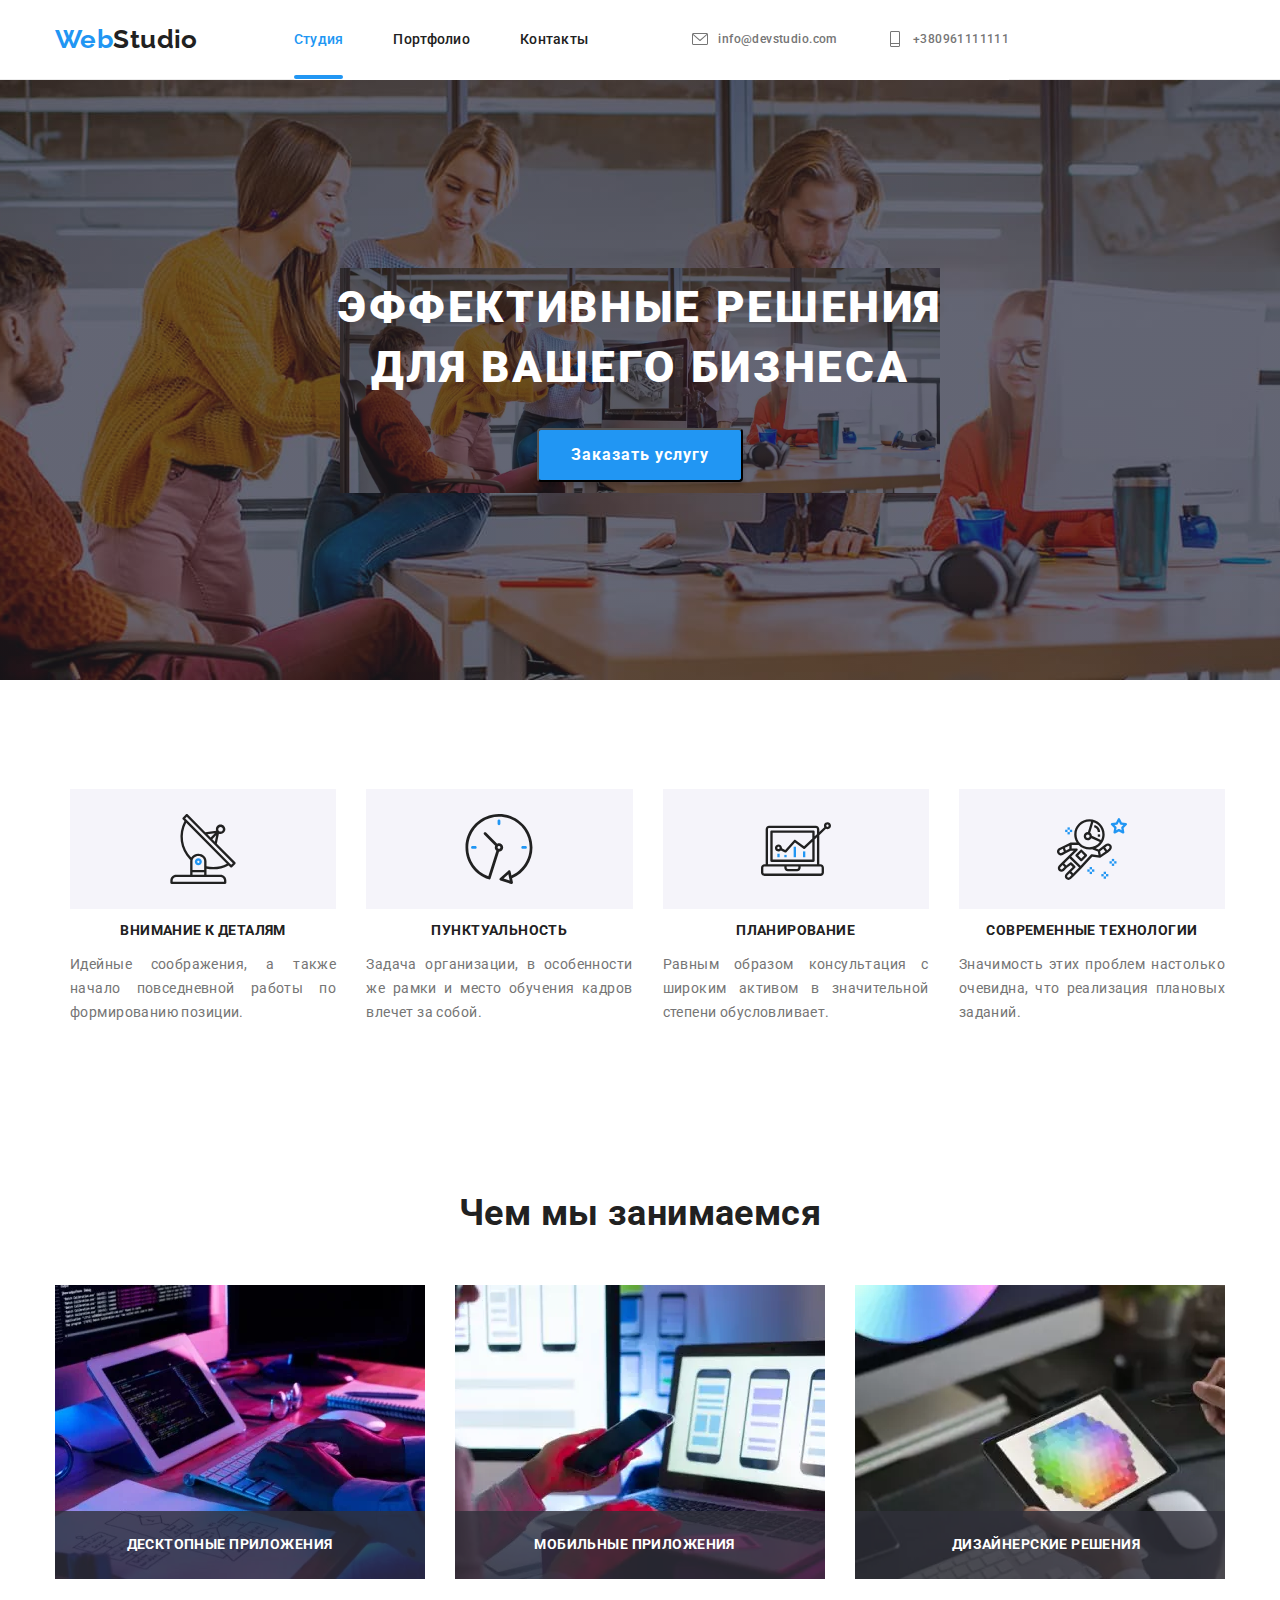
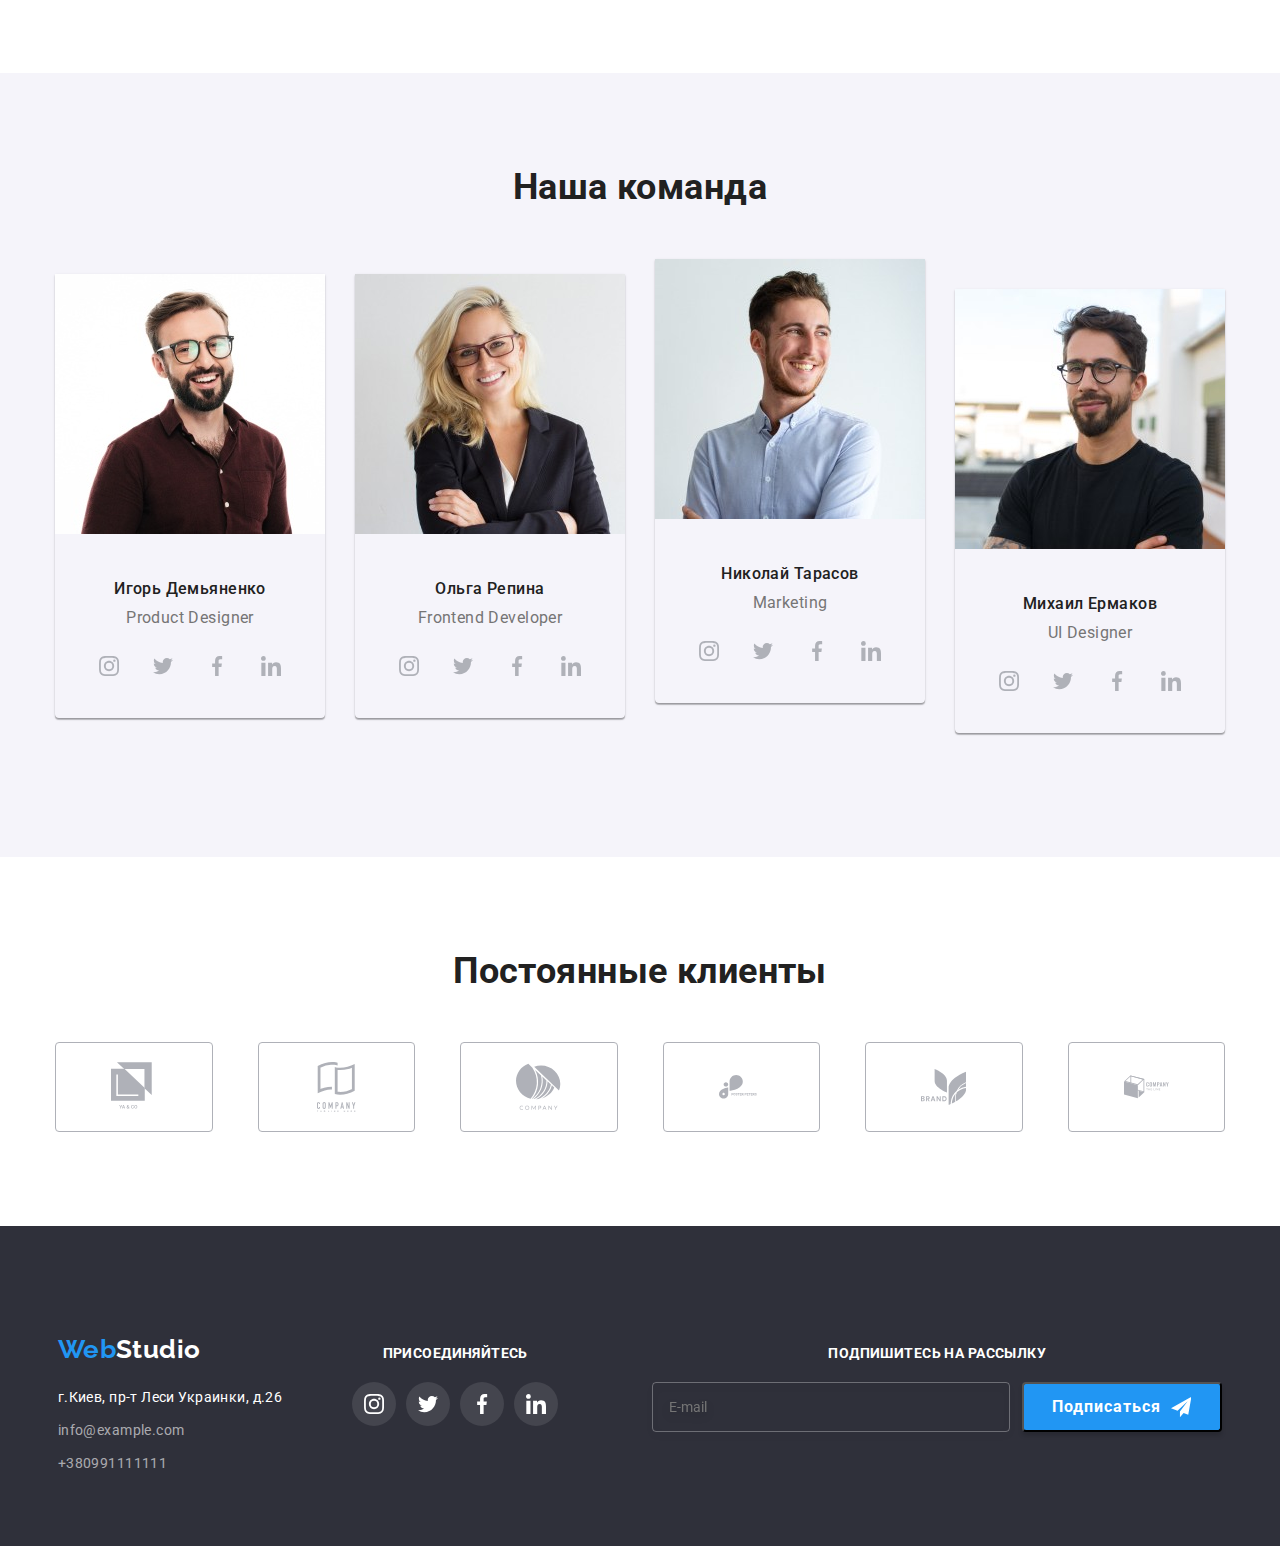
==== commit cc588945: "Add clients container" ====
--- a/index.html
+++ b/index.html
@@ -561,53 +561,55 @@
 
       <!--Постоянные клиенты-->
       <section class="clients section">
-        <h2 class="section-titles">Постоянные клиенты</h2>
-        <ul class="clients list">
-          <li class="clients-item">
-            <a class="link clients_link" href="">
-              <svg class="client label">
-                <use href="./images/symbol-defs.svg#icon-client1"></use>
-              </svg>
-            </a>
-          </li>
-
-          <li class="clients-item">
-            <a class="link clients_link" href="">
-              <svg class="client label">
-                <use href="./images/symbol-defs.svg#icon-client2"></use>
-              </svg>
-            </a>
-          </li>
-
-          <li class="clients-item">
-            <a class="link clients_link" href="">
-              <svg class="client label">
-                <use href="./images/symbol-defs.svg#icon-client3"></use>
-              </svg>
-            </a>
-          </li>
-          <li class="clients-item">
-            <a class="link clients_link" href="">
-              <svg class="client label">
-                <use href="./images/symbol-defs.svg#icon-client4"></use>
-              </svg>
-            </a>
-          </li>
-          <li class="clients-item">
-            <a class="link clients_link" href="">
-              <svg class="client label">
-                <use href="./images/symbol-defs.svg#icon-client5"></use>
-              </svg>
-            </a>
-          </li>
-          <li class="clients-item">
-            <a class="link clients_link" href="">
-              <svg class="client label">
-                <use href="./images/symbol-defs.svg#icon-client6"></use>
-              </svg>
-            </a>
-          </li>
-        </ul>
+        <div class="container">
+          <h2 class="section-titles">Постоянные клиенты</h2>
+          <ul class="clients list">
+            <li class="clients-item">
+              <a class="link clients_link" href="">
+                <svg class="client label">
+                  <use href="./images/symbol-defs.svg#icon-client1"></use>
+                </svg>
+              </a>
+            </li>
+
+            <li class="clients-item">
+              <a class="link clients_link" href="">
+                <svg class="client label">
+                  <use href="./images/symbol-defs.svg#icon-client2"></use>
+                </svg>
+              </a>
+            </li>
+
+            <li class="clients-item">
+              <a class="link clients_link" href="">
+                <svg class="client label">
+                  <use href="./images/symbol-defs.svg#icon-client3"></use>
+                </svg>
+              </a>
+            </li>
+            <li class="clients-item">
+              <a class="link clients_link" href="">
+                <svg class="client label">
+                  <use href="./images/symbol-defs.svg#icon-client4"></use>
+                </svg>
+              </a>
+            </li>
+            <li class="clients-item">
+              <a class="link clients_link" href="">
+                <svg class="client label">
+                  <use href="./images/symbol-defs.svg#icon-client5"></use>
+                </svg>
+              </a>
+            </li>
+            <li class="clients-item">
+              <a class="link clients_link" href="">
+                <svg class="client label">
+                  <use href="./images/symbol-defs.svg#icon-client6"></use>
+                </svg>
+              </a>
+            </li>
+          </ul>
+        </div>
       </section>
     </main>
 
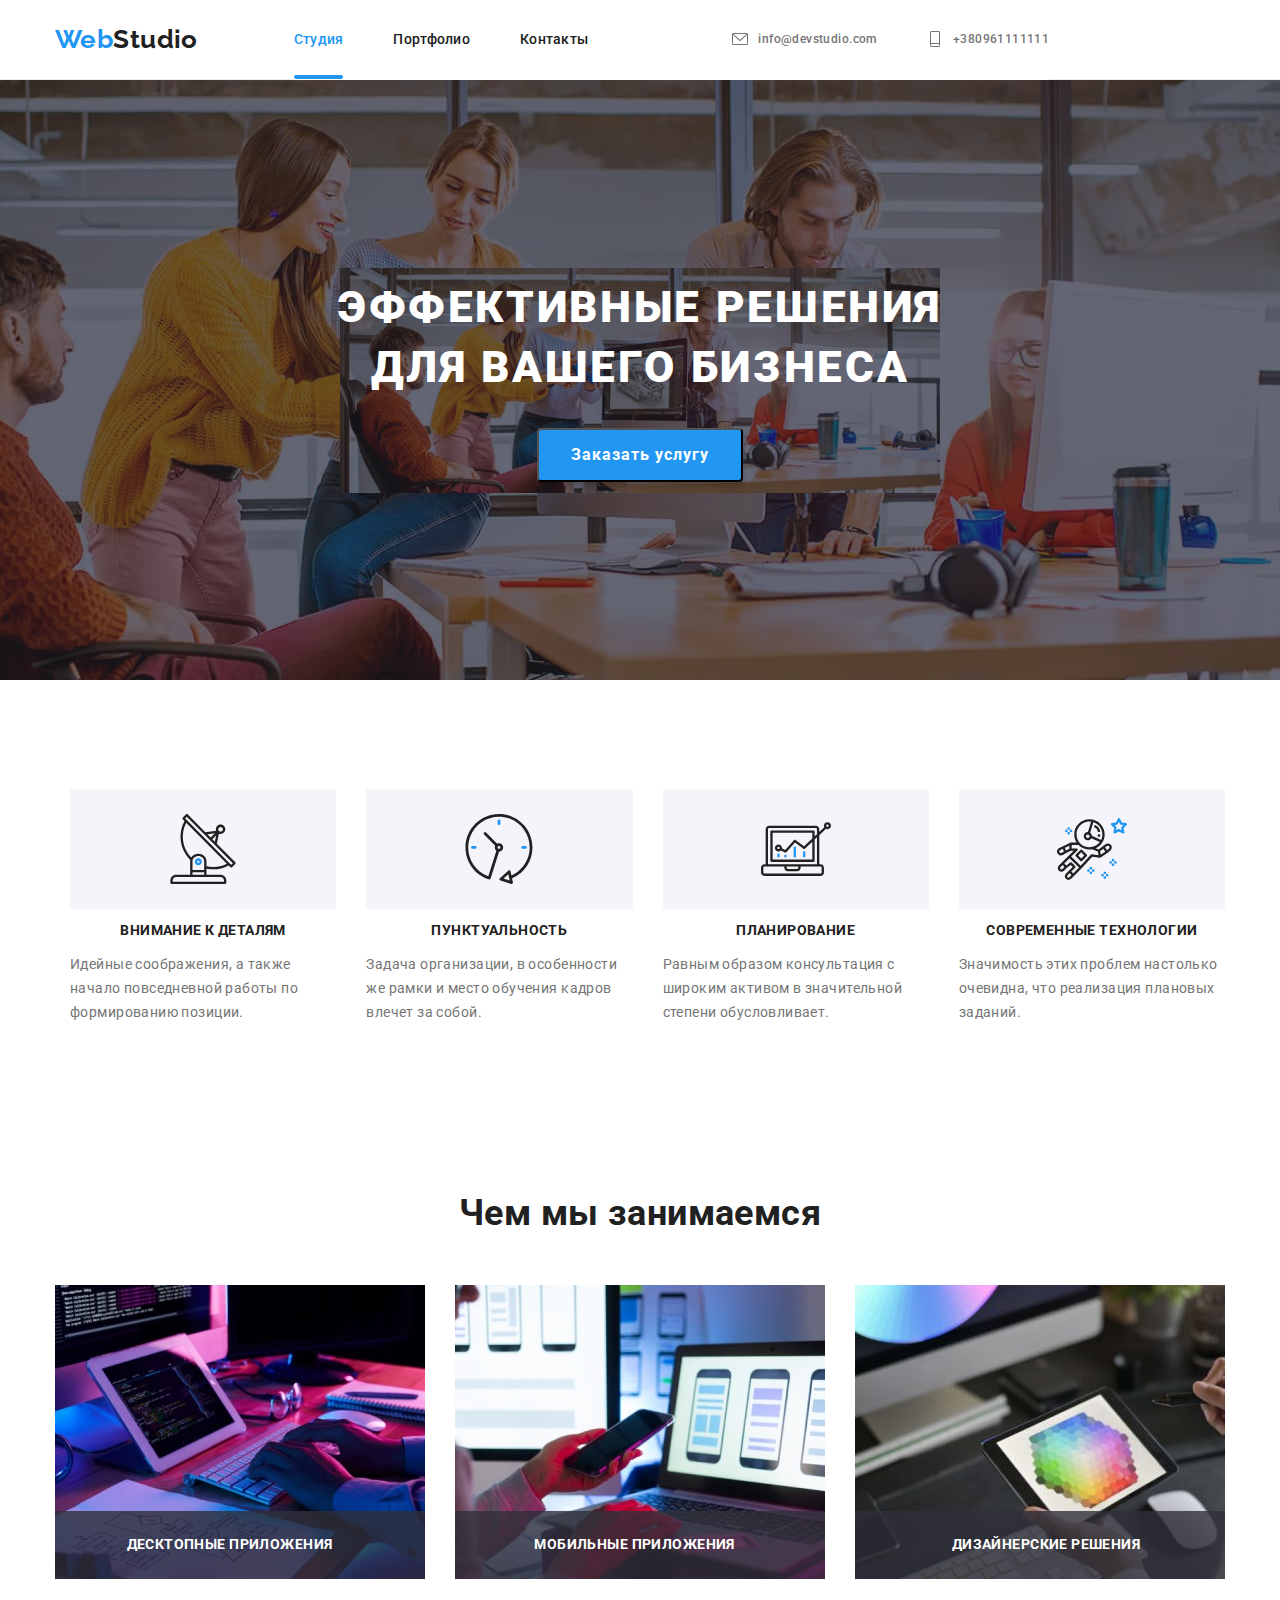
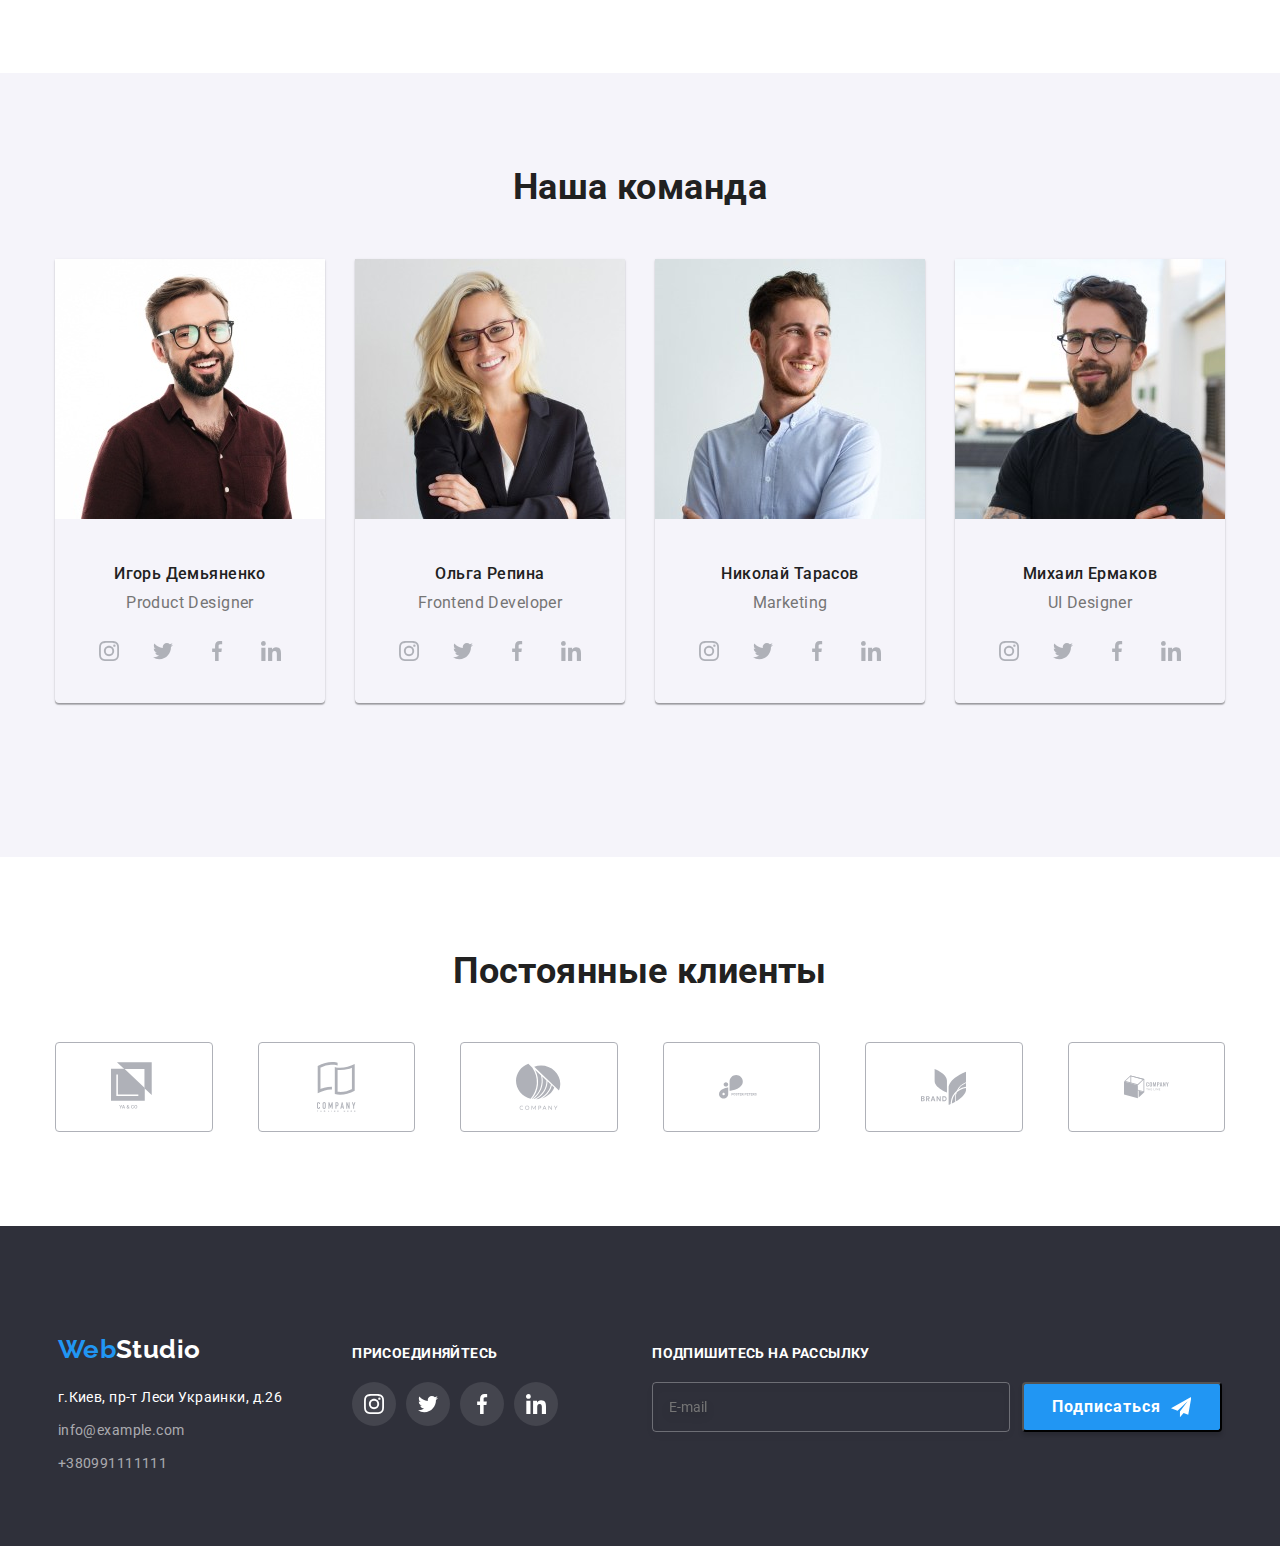
==== commit 08413fae: "Правки" ====
--- a/index.html
+++ b/index.html
@@ -153,17 +153,11 @@
                 ><picture>
                   <source
                     srcset="
-                      ./images/desktop/desctop.webp    1x,
-                      ./images/desktop/desctop_2x.webp 2x
-                    "
-                    type="image/webp"
-                  />
-
-                  <img
-                    srcset="
                       ./images/desktop/desctop.jpg    1x,
                       ./images/desktop/desctop@2x.jpg 2x
                     "
+                  />
+                  <img
                     src="./images/desktop/desctop.jpg"
                     width="370"
                     alt="desktop apps"
@@ -178,22 +172,15 @@
                 ><picture>
                   <source
                     srcset="
-                      ./images/desktop/mobile.webp    1x,
-                      ./images/desktop/mobile_2x.webp 2x
-                    "
-                    type="image/webp"
-                    media="(min-width: 1200px)"
-                  />
-
-                  <img
-                    srcset="
                       ./images/desktop/mobile.jpg    1x,
                       ./images/desktop/mobile@2x.jpg 2x
                     "
+                    media="(min-width: 1200px)"
+                  />
+                  <img
                     src="./images/desktop/mobile.jpg"
                     width="370"
                     alt="mobile apps"
-                    media="(min-width: 1200px)"
                   /> </picture
               ></a>
               <p class="service-text">Мобильные приложения</p>
@@ -204,17 +191,11 @@
                 ><picture>
                   <source
                     srcset="
-                      ./images/desktop/design.webp    1x,
-                      ./images/desktop/design_2x.webp 2x
-                    "
-                    type="image/webp"
-                  />
-
-                  <img
-                    srcset="
                       ./images/desktop/design.jpg    1x,
                       ./images/desktop/design@2x.jpg 2x
                     "
+                  />
+                  <img
                     src="./images/desktop/design.jpg"
                     width="370"
                     alt="palitra"
--- a/css/main.min.css
+++ b/css/main.min.css
@@ -1,2 +1,2 @@
-html{font-size:62.5%}body{color:#212121;background-color:#fff;font-family:Roboto, sans-serif;font-weight:400;font-size:1.4rem;line-height:1.7;letter-spacing:0.03em}body.modal-open{overflow:hidden}img{display:block;max-width:100%;height:auto}ul{list-style:none;padding:0;margin:0;justify-content:center;align-items:center}a{display:block;text-decoration:none}.link .logotype{color:#212121;padding-top:25px;padding-bottom:25px}@media screen and (min-width: 768px){.link.logo{display:flex;flex-wrap:nowrap;justify-content:space-between;width:100%;margin-right:96px;padding-top:26px;padding-bottom:26px}}.logotype{font-family:Raleway, sans-serif;font-weight:700;font-size:26px;line-height:1.19;color:#212121}.logo{color:#2196f3}.footer .logotype{color:#fff}.menu__button{display:inline-flex;justify-content:flex-end;margin:0;padding:0;border:none;background-color:transparent}@media screen and (min-width: 768px){.menu__button{display:none}}.menu__button .icon-close_nav{display:none}.menu__button.is-open .icon-close_nav{display:block}.menu__button.is-open .icon-menu_nav{display:none}.menu__button--icon{display:inline-block;fill:currentColor}.menu__button .menu__button--icon:hover,.menu__button .menu__button--icon:focus{fill:#2196f3}.page-header__menu{background-color:#fff;border-top:1px solid #ececec;box-shadow:0px 1px 3px rgba(0,0,0,0.16),0px 2px 4px rgba(0,0,0,0.08),0px 4px 8px rgba(0,0,0,0.04);padding:60px 15px;margin-left:auto;margin-right:auto;text-align:center}@media screen and (max-width: 767px){.page-header__menu{display:none;position:absolute;top:100%;left:0;width:100%}.page-header__menu .is-open{display:block}}@media (min-width: 768px){.page-header__menu{display:flex;padding:0;flex-grow:1;height:80px;border:none;box-shadow:none}}.page-header__menu.is-open{display:inline-block;text-align:center;z-index:3}.page-header__nav{color:#212121;font-weight:500;line-height:1.14;letter-spacing:0.02em;font-size:18px}@media (min-width: 768px){.page-header__nav{font-size:14px;display:flex;align-items:center;justify-content:center}}.page-header__contacts{display:flex;align-items:center;justify-content:center}.button{display:inline-block;border-radius:4px;min-width:200px;padding:10px 32px;text-decoration:none;background-color:#2196f3;color:#fff;font-weight:700;font-size:16px;line-height:1.88;letter-spacing:0.06em;box-shadow:0px 4px 4px rgba(0,0,0,0.15);cursor:pointer}.button:hover,.button:focus{color:#757575;transition:color 250ms cubic-bezier(0.075, 0.82, 0.165, 1)}.button.submit{display:flex;align-items:center;width:200px;height:50px;padding-left:28px;padding-right:29px;margin-left:12px;cursor:pointer}.modal__btn-close{position:absolute;display:inline-flex;align-items:center;justify-content:center;width:30px;height:30px;border-radius:50%;top:8px;right:8px;cursor:pointer;background-color:#fff;border:1px solid rgba(0,0,0,0.1)}.modal__btn-close:hover .close-icon{fill:#2196f3}.button.form__send{padding-left:56px;padding-right:55px;cursor:pointer;margin-top:20px}.portfolio__btn-list{list-style:none;padding:0;margin:0;display:flex;flex-wrap:wrap;justify-content:start;align-items:center;margin-bottom:50px}@media screen and (min-width: 768px){.portfolio__btn-list{justify-content:center}}.portfolio__btn{display:block;border-radius:4px;padding:6px 22px;font-family:inherit;text-decoration:none;text-align:center;justify-content:center;font-weight:500;font-size:16px;line-height:1.6;color:#212121;background-color:#f5f4fa;border:0;transition:background-color 250ms cubic-bezier(0.4, 0, 0.2, 1);cursor:pointer}.portfolio__btn:hover,.portfolio__btn:focus{color:#fff;background-color:#2196f3;outline:none;box-shadow:0px 3px 1px rgba(0,0,0,0.1),0px 1px 2px rgba(0,0,0,0.08),0px 2px 2px rgba(0,0,0,0.12);transition:background-color 250ms cubic-bezier(0.4, 0, 0.2, 1)}.socialicons.list{display:flex;justify-content:center;align-items:center}.icon{width:20px;height:20px}.socialicons-item:not(:last-child){margin-right:10px}.socialicons-link{display:flex;justify-content:center;align-items:center;width:44px;height:44px;border-radius:50%;fill:#afb1b8;transition:fill 250ms cubic-bezier(0.4, 0, 0.2, 1)}.socialicons-link:hover,.socialicons-link:focus{background-color:#2196f3;transition:background-color 250ms cubic-bezier(0.4, 0, 0.2, 1)}.socialicons-link:hover:hover .icon,.socialicons-link:hover:focus .icon,.socialicons-link:focus:hover .icon,.socialicons-link:focus:focus .icon{fill:#fff;transition:fill 250ms cubic-bezier(0.4, 0, 0.2, 1)}.contacts a{color:#757575;display:inline-flex;align-items:center;justify-content:center;font-style:normal;font-weight:500;font-size:18px;text-decoration:none;transition:250ms cubic-bezier(0.4, 0, 0.2, 1)}@media screen and (min-width: 768px){.contacts a{font-size:12px;display:flex;padding-top:5px;padding-bottom:5px}}.contacts-item:active{color:red}@media screen and (min-width: 767px){.contacts-item:not(:last-child){margin-left:20px}}@media screen and (min-width: 1199px){.contacts-item:not(:last-child){margin-right:50px}}@media screen and (min-width: 768px){.contacts.list{margin-left:84px}}@media screen and (min-width: 1199px){.contacts{display:flex}}@media screen and (min-width: 1200px){.contact.list{flex-wrap:nowrap;margin-left:305px;padding-top:32px;padding-bottom:32px}}.address{color:#fff;font-size:14px;line-height:1.7;font-style:normal;margin-top:20px;margin-bottom:9px}.connect a{display:block;color:rgba(255,255,255,0.6);font-style:normal;text-decoration:none}.tel-number{margin-top:9px}.contacts>.svg{display:block;width:16px;height:16px;fill:currentColor;margin-right:10px}.backdrop.is-hidden{visibility:hidden;opacity:0;pointer-events:none;transition:300ms linear 70ms}.backdrop{position:fixed;top:0;left:0;width:100%;height:100%;padding-left:15px;padding-right:15px;background-color:rgba(0,0,0,0.2);overflow-y:scroll;visibility:visible;opacity:1;transition:500ms cubic-bezier(0.4, 0, 0.2, 1)}.backdrop.is-hidden .modal{transform:translate(-50%, -50%) scale(0.9)}.modal{position:absolute;top:50%;left:50%;transform:translate(-50%, -50%) scale(1);width:100%;max-width:450px;height:609px;padding:25px;line-height:1.14;letter-spacing:0.01em;text-align:center;color:#757575;background-color:#fff;box-shadow:0px 1px 3px rgba(0,0,0,0.12),0px 1px 1px rgba(0,0,0,0.14),0px 2px 1px rgba(0,0,0,0.2);border-radius:4px;opacity:1;transition:opacity 250ms cubic-bezier(0.4, 0, 0.2, 1),transform 250ms cubic-bezier(0.4, 0, 0.2, 1)}@media (max-width: 479px){.modal{width:calc(100% - 2 * 15px)}}.modal__title{margin:0;margin-bottom:20px;font-weight:700;font-size:20px;line-height:1, 15;text-align:center;color:#212121}.close-icon{display:flex;width:11px;height:11px;fill:#000000;transition:fill 250ms cubic-bezier(0.4, 0, 0.2, 1)}.form{padding:0;margin:0;height:40px}.form__field{display:block;position:relative;margin-bottom:28px}.form__label{position:absolute;top:0;left:0;transform:translateY(-100%);background-color:#fff;font-size:12px;line-height:1.17;letter-spacing:0.01em;transition:transform 250ms linear}.form__input{margin:0;margin-top:4px;padding:12px;padding-left:42px;width:100%;height:40px;color:#212121;border:1px solid rgba(33,33,33,0.2);border-radius:4px;transition:border-color 250ms cubic-bezier(0.4, 0, 0.2, 1)}.form__input:focus{border-color:#2196f3;outline:none;cursor:pointer}.form__input-icon{position:absolute;top:50%;left:12px;width:18px;height:18px;transform:translateY(-40%);fill:#212121;transition:fill 250ms cubic-bezier(0.4, 0, 0.2, 1)}.form__input:focus ~ .form__input-icon,.form__input:not(:placeholder-shown) ~ .form__input-icon{fill:#2196f3}.form__input.comment{height:120px;padding-top:12px;padding-left:16px;white-space:nowrap;resize:none}.modal__policy-link{display:block;margin-left:5px;text-decoration:underline;color:#2196f3}.checkbox__label{cursor:pointer;margin-bottom:30px;font-size:12px}@media (min-width: 768px){.checkbox__label{display:flex;align-items:center}}.checkbox{position:absolute;width:1px;height:1px;margin:-1px;border:0;padding:0;clip:rect(0 0 0 0);overflow:hidden}.checkbox__icon-check{display:inline-block;width:16px;height:15px;margin-right:7px;border:2px solid #212121;border-radius:2px;transition:transform 250ms cubic-bezier(0.4, 0, 0.2, 1)}.checkbox:checked+.checkbox__icon-check{background-color:#2196f3;background-image:url(../images/icon-check.svg);background-size:contain;background-clip:border-box;background-position:center;border-color:#2196f3;background-repeat:no-repeat}.checkbox-text{font-size:12px}@media (min-width: 1200px){.checkbox-text{font-size:14px}}.section-titles{font-weight:700;font-size:36px;line-height:1.16;text-align:center;margin-top:0;margin-bottom:50px}.container{width:100%;padding-left:15px;padding-right:15px;margin-left:auto;margin-right:auto}@media (min-width: 480px){.container{width:480px}}@media (min-width: 768px){.container{width:768px}}@media (min-width: 1200px){.container{width:1200px}}.container.main-container{position:relative;height:60px;width:100%;padding:0 15px;display:flex;align-items:center;justify-content:space-between}@media (min-width: 480px){.container.main-container{width:480px}}@media (min-width: 768px){.container.main-container{width:768px;padding-top:10px;padding-bottom:10px}}@media (min-width: 1200px){.container.main-container{width:1200px}}.no-padding{padding-top:0;padding-bottom:0}.section{padding-top:60px;padding-bottom:60px}.section.quolity{padding-top:94px}.quolity-caption{display:none}@media screen and (min-width: 768px){.quolity-list{display:flex;margin:-15px;flex-wrap:wrap;align-items:start}}@media screen and (min-width: 1200px){.quolity-list{margin:0;flex-wrap:nowrap}}.quolity-item{display:block;text-align:center}@media screen and (min-width: 768px){.quolity-item{margin:15px;width:354px}}@media screen and (min-width: 1200px){.quolity-item:nth-child(4n){margin-right:0}}@media screen and (min-width: 1200px){.quolity-item{width:calc((100% -30px * 3) / 4)}}@media screen and (max-width: 767px){.quolity-item:not(:last-child){margin-bottom:30px}}@media screen and (min-width: 768px) and (max-width: 1199px){.quolity-item:nth-child(2n){margin-right:0px}}.quolity-item::before{display:block;content:"";height:120px;outline:1px transparent;background-repeat:no-repeat;background-color:#f5f4fa;background-position:center}.icon-microscope::before{background-image:url(../images/antenna.svg)}.icon-intime::before{background-image:url(../images/clock.svg)}.icon-planing::before{background-image:url(../images/planer.svg)}.icon-techno::before{background-image:url(../images/astronaut.svg)}.quolity-title{font-weight:700;font-size:14px;text-transform:uppercase;line-height:1.14}.quolity-text{color:#757575;font-size:14px;line-height:1.7;margin-top:0;margin-bottom:0;display:inline-block;width:100%;text-align:justify}.section.staff{background-color:#f5f4fa;padding-top:94px;padding-bottom:94px}@media screen and (min-width: 768px){.staff.list{display:flex;flex-wrap:wrap}}@media screen and (min-width: 1200px){.staff.list{flex-wrap:nowrap}}.staff-title{font-weight:500;font-size:16px;line-height:1.18;margin-top:30px;margin-bottom:10px;text-align:center}.staff-item{width:100%;box-shadow:0px 1px 3px rgba(0,0,0,0.12),0px 1px 1px rgba(0,0,0,0.14),0px 2px 1px rgba(0,0,0,0.2);border-radius:0px 0px 4px 4px}.staff-item:not(:last-child){margin-bottom:60px}@media (min-width: 768px){.staff-item:nth-child(-n+2){margin-bottom:30px}}@media screen and (max-width: 1199px) and (min-width: 768px){.staff-item{width:calc((100% - 2 * 30px) / 2);margin-right:30px}}@media screen and (min-width: 1199px){.staff-item{width:calc((100% - 30px * 3) / 4)}}.staff-item:not(:last-child){margin-right:30px}.staff-text{color:#757575;font-size:16px;line-height:1.18;margin-top:0;text-align:center}.staff-card{padding-top:16px;padding-right:32px;padding-left:32px;padding-bottom:30px}@media screen and (max-width: 1199px){.section.service{display:none}}.service{display:flex;flex-wrap:wrap}.section.service{padding-top:94px;padding-bottom:94px}.service-item{position:relative;width:calc((100% - 30px * 2) / 3)}.service-item:not(:last-child){margin-right:30px}.service-item::before{display:inline-block;position:absolute;content:"";top:77%;width:100%;height:23%;background-color:rgba(47,48,58,0.8)}.service-text{font-weight:700;line-height:1.14;text-transform:uppercase;color:#fff;margin:0;position:absolute;bottom:9%;right:0%;transform:translateX(-45%)}.clients.section{padding-top:94px;padding-bottom:94px}.clients.list{display:flex;flex-wrap:wrap;margin:-15px}@media screen and (min-width: 1200px){.clients.list{flex-wrap:nowrap}}.clients_link{display:flex;justify-content:center;align-items:center;padding:0;margin:0;width:100%;height:100%;color:#afb1b8;border:1px solid #afb1b8;border-radius:4px}.clients_link:hover,.clients_link:focus{color:#2196f3;border:1px solid #2196f3;transition:color 250ms cubic-bezier(0.4, 0, 0.2, 1)}.clients_link:hover:hover .label,.clients_link:hover:focus .label,.clients_link:focus:hover .label,.clients_link:focus:focus .label{fill:#2196f3;transition:fill 250ms cubic-bezier(0.4, 0, 0.2, 1)}.client.label{fill:currentColor}.client:nth-child(1){width:45px;height:50px}.client:nth-child(2){width:40px;height:52px}.client:nth-child(3){width:41px;height:43px}.client:nth-child(4){width:80px;height:42px}.client:nth-child(5){width:59px;height:47px}.client:nth-child(6){width:89px;height:46px}.clients-item{margin:15px;width:calc((100% - 2 * 30px) / 2);height:90px}@media screen and (min-width: 768px){.clients-item{width:calc((100% - 3 * 30px) / 3)}}@media screen and (min-width: 1200px){.clients-item{width:calc((100% - 6 * 30px) / 6)}}@media screen and (min-width: 1200px){.clients-item:not(:last-child){margin-right:30px}}.page__header .flexbox{justify-content:flex-end;align-items:center}.page__header{height:60px;position:relative;background-color:#fff}@media screen and (min-width: 767px){.page__header{border-bottom:1px solid #ececec;height:80px;width:100%;display:flex;align-items:center}}@media screen and (min-width: 767px){.nav-item:not(:last-child){margin-right:50px}}@media screen and (max-width: 767px){.nav-item:not(:last-child){margin-bottom:40px}}@media screen and (max-width: 767px){.site-nav{margin-bottom:40px}}@media screen and (min-width: 768px){.site-nav{display:flex}}.site-nav .link{display:inline-block;color:#212121;font-size:18px;transition:color 250ms cubic-bezier(0.4, 0, 0.2, 1)}@media screen and (min-width: 768px){.site-nav .link{padding-top:32px;padding-bottom:32px;font-size:14px;text-align:center}}.site-nav .link.current{color:#2196f3;position:relative;text-align:center}.site-nav .link.current::after{position:absolute;left:0;bottom:0;display:inline-block;content:"";width:100%;height:4px;background-color:#2196f3;border-radius:2px}.site-nav .site-nav .link .contacts a{font-weight:500;font-size:14px;line-height:1.14;letter-spacing:0.02em}.site-nav .site-nav .link:hover,.site-nav .site-nav .link:focus{color:#2196f3;transition:color 250ms cubic-bezier(0.4, 0, 0.2, 1)}.site-nav .site-nav .link:active{color:red}.site-nav .link:hover,.site-nav .link:focus{color:#2196f3;transition:color 250ms cubic-bezier(0.4, 0, 0.2, 1)}.site-nav .page-header .navigation{position:relative;align-items:center;justify-content:space-between;min-height:80px}.navigation{display:flex;align-items:center;justify-content:space-between}@media screen and (max-width: 767px){.navigation{width:100%}}.hero-container{display:flex;flex-direction:column;justify-content:center;align-items:center;background-position:50% 50%;background-color:#2f303a;max-width:100%;min-height:400px;margin-left:auto;margin-right:auto;outline:1px solid transparent;background-image:linear-gradient(rgba(47,48,58,0.4), rgba(47,48,58,0.4)),url(../images/mobile/Header_img.webp),url(../images/mobile/Header_img.jpg);background-repeat:no-repeat;background-position:center;background-size:cover}@media screen and (min-device-pixel-ratio: 2), screen and (min-resolution: 192dpi), screen and (min-resolution: 2dppx){.hero-container{background-image:linear-gradient(rgba(47,48,58,0.4), rgba(47,48,58,0.4)),url(../images/mobile/Header_img@2x.jpg),url(../images/mobile/Header_img@2x.jpg)}}@media screen and (min-width: 768px) and (min-device-pixel-ratio: 2), screen and (min-width: 768px) and (min-resolution: 192dpi), screen and (min-width: 768px) and (min-resolution: 2dppx){.hero-container{background-image:linear-gradient(rgba(47,48,58,0.4), rgba(47,48,58,0.4)),url(../images/tablet/Header_img@2x.webp),url(../images/tablet/Header_img@2x.jpg)}}@media screen and (min-width: 768px) and (min-width: 1200px) and (min-device-pixel-ratio: 2), screen and (min-width: 768px) and (min-width: 1200px) and (min-resolution: 192dpi), screen and (min-width: 768px) and (min-width: 1200px) and (min-resolution: 2dppx){.hero-container{background-image:linear-gradient(rgba(47,48,58,0.4), rgba(47,48,58,0.4)),url(../images/desktop/bcg_2x.webp),url(../images/desktop/bcg@2x.jpg)}}@media screen and (min-width: 768px) and (max-width: 1199px){.hero-container .hero-container{max-width:768px;height:400px;background-image:linear-gradient(rgba(47,48,58,0.4), rgba(47,48,58,0.4)),url(../images/tablet/Header_img.webp),url(../images/tablet/Header_img.jpg);background-size:768px, 400px;background-position:center;background-repeat:no-repeat}}@media (min-width: 768px) and (min-width: 1200px){.hero-container{max-width:1600px;height:600px;background-image:linear-gradient(rgba(47,48,58,0.4), rgba(47,48,58,0.4)),url(../images/desktop/bcg.webp),url(../images/desktop/bcg.jpg);background-size:1600px, 600px;background-position:center;background-repeat:no-repeat}}.hero-container .hero-title{margin-top:0;margin-bottom:30px;margin-left:auto;margin-right:auto;text-align:center;color:#fff;font-weight:900;font-size:26px;line-height:1.36;letter-spacing:0.06em;text-transform:uppercase;max-width:696px}@media (min-width: 1200px){.hero-container .hero-title{font-size:44px}}.footer{background-color:#2f303a;padding-top:60px;padding-bottom:60px}@media screen and (max-width: 767px){.contacts-block .footer-icons-block{margin-bottom:60px}}@media (min-width: 768px){.wrapper-tablet{display:flex;flex-direction:row;align-items:baseline}}.footer-link{background-color:rgba(255,255,255,0.1)}.footer-link>.icon{fill:#fff}@media (min-width: 768px){.mailing.block{margin-top:60px}}@media (min-width: 1200px){.mailing.block{margin-left:94px}}.container.flexbox{display:flex;flex-direction:column;align-items:center;text-align:center}@media (min-width: 1200px){.container.flexbox{display:flex;align-items:baseline;flex-direction:row;justify-content:center}}@media screen and (min-width: 320px){.footer-icons-block{margin-bottom:60px;margin-top:60px}}@media (min-width: 768px){.footer-icons-block{margin-left:70px}}.follow{display:block;font-weight:400;line-height:1.14;text-transform:uppercase;color:#fff;margin-top:0;margin-bottom:20px;text-align:center}@media (min-width: 1200px){.follow{font-weight:700}}.form-field.footer-form-field{margin-bottom:0}.mailing-form{position:relative;display:flex;justify-content:center;flex-direction:column;align-items:center}@media (min-width: 1200px){.mailing-form{align-items:flex-start;flex-direction:initial}}@media (min-width: 1200px){.contacts-block{text-align:start}}.mail-input{width:92vw;height:50px;padding-left:16px;margin-bottom:20px;color:#fff;border:1px solid rgba(255,255,255,0.3);box-sizing:border-box;filter:drop-shadow(0px 4px 4px rgba(0,0,0,0.15));border-radius:4px;background-color:var(--footer-bg-color)}@media (min-width: 768px){.mail-input{width:450px}}@media (min-width: 1200px){.mail-input{width:358px}}.icon-telegram{fill:#fff;width:24px;height:24px;margin-left:10px}.section.portfolio{padding-top:94px;padding-bottom:94px}.hero-title-portfolio{display:none}.work-item{display:flex;text-decoration:none}.work-item:not(:last-child){margin-right:8px}@media screen and (min-width: 768px){.examples.list{display:flex;flex-wrap:wrap;list-style:none;align-items:baseline}}.portfolio__image-thumb{position:relative;overflow:hidden}.product-overlay{display:inline-block;position:absolute;top:0;left:0;width:100%;height:100%;background-color:rgba(33,150,243,0.9);padding:63px 24px;opacity:0;visibility:hidden;transform:translateY(100%);transition:transform var(--transition),opacity var(--transition)}.example-description{display:block;position:absolute;font-size:18px;line-height:1.5;height:100%;width:100%;color:#fff;margin:0;top:75%;left:54%;transform:translate(-50%, -50%)}.portfolio__title{font-style:normal;text-decoration:none;color:#212121;font-weight:700;font-size:18px;line-height:2;letter-spacing:0.06em;margin-top:0}.card-container{padding:20px 24px}.examples__card{display:inline-block;position:relative;border:1px solid #eeeeee;transition:box-shadow var(--transition)}.examples__card:not(:last-child){margin-bottom:30px}@media screen and (min-width: 768px){.examples__card{width:calc((100% - 30px) / 2);margin-right:30px;margin-bottom:30px}}@media screen and (min-width: 768px){.examples__card:nth-last-child(-n+2){margin-bottom:0}}@media screen and (max-width: 1199px){.examples__card:nth-child(2n){margin-right:0}}@media screen and (min-width: 1200px){.examples__card{width:calc((100% - 30px * 2) / 3)}}@media screen and (min-width: 1200px){.examples__card:nth-last-child(-n+3){margin-bottom:0}}@media screen and (min-width: 1200px){.examples__card:nth-child(3n){margin-right:0}}.examples__card:hover .portfolio__image-thumb::before{transform:translateY(0);transition:transform 250ms cubic-bezier(0.4, 0, 0.2, 1)}.examples__card:hover,.examples__card:focus{box-shadow:0px 1px 1px rgba(0,0,0,0.12),0px 4px 4px rgba(0,0,0,0.06),1px 4px 6px rgba(0,0,0,0.16)}.portfolio-text{color:#757575;font-size:16px;line-height:1.88}.example.link:hover .product-overlay,.example.link:focus .product-overlay{transform:translateY(0);opacity:1;visibility:visible;transition:transform 250ms cubic-bezier(0.4, 0, 0.2, 1),opacity 250ms cubic-bezier(0.4, 0, 0.2, 1)}
+html{font-size:62.5%}body{color:#212121;background-color:#fff;font-family:Roboto, sans-serif;font-weight:400;font-size:1.4rem;line-height:1.7;letter-spacing:0.03em}body.modal-open{overflow:hidden}img{display:block;max-width:100%;height:auto}ul{list-style:none;padding:0;margin:0;justify-content:center;align-items:center}a{display:block;text-decoration:none}.link .logotype{color:#212121;padding-top:25px;padding-bottom:25px}@media screen and (min-width: 768px){.link.logo{display:flex;flex-wrap:nowrap;justify-content:space-between;width:100%;margin-right:96px}}.logotype{font-family:Raleway, sans-serif;font-weight:700;font-size:26px;line-height:1.19;color:#212121}.logo{color:#2196f3}.footer .logotype{color:#fff}.menu__button{display:inline-flex;justify-content:flex-end;margin:0;padding:0;border:none;background-color:transparent}@media screen and (min-width: 768px){.menu__button{display:none}}.menu__button .icon-close_nav{display:none}.menu__button.is-open .icon-close_nav{display:block}.menu__button.is-open .icon-menu_nav{display:none}.menu__button--icon{display:inline-block;fill:currentColor}.menu__button .menu__button--icon:hover,.menu__button .menu__button--icon:focus{fill:#2196f3}.page-header__menu{background-color:#fff;border-top:1px solid #ececec;box-shadow:0px 1px 3px rgba(0,0,0,0.16),0px 2px 4px rgba(0,0,0,0.08),0px 4px 8px rgba(0,0,0,0.04);padding:60px 15px;margin-left:auto;margin-right:auto;text-align:center}@media screen and (max-width: 767px){.page-header__menu{display:none;position:absolute;top:100%;left:0;width:100%}.page-header__menu .is-open{display:block}}@media (min-width: 768px){.page-header__menu{display:flex;padding:0;flex-grow:1;height:80px;border:none;box-shadow:none}}.page-header__menu.is-open{display:inline-block;text-align:center;z-index:3}.page-header__nav{color:#212121;font-weight:500;line-height:1.14;letter-spacing:0.02em;font-size:18px}@media (min-width: 768px){.page-header__nav{font-size:14px;display:flex;align-items:center;justify-content:center}}.page-header__contacts{display:flex;align-items:center;justify-content:center}.button{display:inline-block;border-radius:4px;min-width:200px;padding:10px 32px;text-decoration:none;background-color:#2196f3;color:#fff;font-weight:700;font-size:16px;line-height:1.88;letter-spacing:0.06em;box-shadow:0px 4px 4px rgba(0,0,0,0.15);cursor:pointer}.button:hover,.button:focus{color:#757575;transition:color 250ms cubic-bezier(0.075, 0.82, 0.165, 1)}.button.submit{display:flex;align-items:center;width:200px;height:50px;padding-left:28px;padding-right:29px;margin-left:12px;cursor:pointer}.modal__btn-close{position:absolute;display:inline-flex;align-items:center;justify-content:center;width:30px;height:30px;border-radius:50%;top:8px;right:8px;cursor:pointer;background-color:#fff;border:1px solid rgba(0,0,0,0.1)}.modal__btn-close:hover .close-icon{fill:#2196f3}.button.form__send{padding-left:56px;padding-right:55px;cursor:pointer;margin-top:20px}.portfolio__btn-list{list-style:none;padding:0;margin:0;display:flex;flex-wrap:wrap;justify-content:start;align-items:center;margin-bottom:50px}@media screen and (min-width: 768px){.portfolio__btn-list{justify-content:center}}.portfolio__btn{display:block;border-radius:4px;padding:6px 22px;font-family:inherit;text-decoration:none;text-align:center;justify-content:center;font-weight:500;font-size:16px;line-height:1.6;color:#212121;background-color:#f5f4fa;border:0;transition:background-color 250ms cubic-bezier(0.4, 0, 0.2, 1);cursor:pointer}.portfolio__btn:hover,.portfolio__btn:focus{color:#fff;background-color:#2196f3;outline:none;box-shadow:0px 3px 1px rgba(0,0,0,0.1),0px 1px 2px rgba(0,0,0,0.08),0px 2px 2px rgba(0,0,0,0.12);transition:background-color 250ms cubic-bezier(0.4, 0, 0.2, 1)}.socialicons.list{display:flex;justify-content:center;align-items:center}.icon{width:20px;height:20px}.socialicons-item:not(:last-child){margin-right:10px}.socialicons-link{display:flex;justify-content:center;align-items:center;width:44px;height:44px;border-radius:50%;fill:#afb1b8;transition:fill 250ms cubic-bezier(0.4, 0, 0.2, 1)}.socialicons-link:hover,.socialicons-link:focus{background-color:#2196f3;transition:background-color 250ms cubic-bezier(0.4, 0, 0.2, 1)}.socialicons-link:hover:hover .icon,.socialicons-link:hover:focus .icon,.socialicons-link:focus:hover .icon,.socialicons-link:focus:focus .icon{fill:#fff;transition:fill 250ms cubic-bezier(0.4, 0, 0.2, 1)}.contacts a{color:#757575;display:inline-flex;align-items:center;justify-content:center;font-style:normal;font-weight:500;font-size:18px;text-decoration:none;transition:250ms cubic-bezier(0.4, 0, 0.2, 1)}@media screen and (min-width: 768px){.contacts a{font-size:12px;display:flex;padding-top:5px;padding-bottom:5px}}.contacts-item:active{color:red}@media screen and (min-width: 767px){.contacts-item:not(:last-child){margin-left:20px}}@media screen and (min-width: 1199px){.contacts-item:not(:last-child){margin-right:50px}}@media screen and (min-width: 768px){.contacts.list{margin-left:84px}}@media screen and (min-width: 1199px){.contacts{display:flex}}@media screen and (min-width: 1200px){.contact.list{flex-wrap:nowrap;margin-left:305px;padding-top:32px;padding-bottom:32px}}.address{color:#fff;font-size:14px;line-height:1.7;font-style:normal;margin-top:20px;margin-bottom:9px}.connect a{display:block;color:rgba(255,255,255,0.6);font-style:normal;text-decoration:none}.tel-number{margin-top:9px}.contacts>.svg{display:block;width:16px;height:16px;fill:currentColor;margin-right:10px}.backdrop.is-hidden{visibility:hidden;opacity:0;pointer-events:none;transition:300ms linear 70ms}.backdrop{position:fixed;top:0;left:0;width:100%;height:100%;padding-left:15px;padding-right:15px;background-color:rgba(0,0,0,0.2);overflow-y:scroll;visibility:visible;opacity:1;transition:500ms cubic-bezier(0.4, 0, 0.2, 1)}.backdrop.is-hidden .modal{transform:translate(-50%, -50%) scale(0.9)}.modal{position:absolute;top:50%;left:50%;transform:translate(-50%, -50%) scale(1);width:100%;max-width:450px;height:609px;padding:25px;line-height:1.14;letter-spacing:0.01em;text-align:center;color:#757575;background-color:#fff;box-shadow:0px 1px 3px rgba(0,0,0,0.12),0px 1px 1px rgba(0,0,0,0.14),0px 2px 1px rgba(0,0,0,0.2);border-radius:4px;opacity:1;transition:opacity 250ms cubic-bezier(0.4, 0, 0.2, 1),transform 250ms cubic-bezier(0.4, 0, 0.2, 1)}@media (max-width: 479px){.modal{width:calc(100% - 2 * 15px)}}.modal__title{margin:0;margin-bottom:20px;font-weight:700;font-size:20px;line-height:1, 15;text-align:center;color:#212121}.close-icon{display:flex;width:11px;height:11px;fill:#000000;transition:fill 250ms cubic-bezier(0.4, 0, 0.2, 1)}.form{padding:0;margin:0;height:40px}.form__field{display:block;position:relative;margin-bottom:28px}.form__label{position:absolute;top:0;left:0;transform:translateY(-100%);background-color:#fff;font-size:12px;line-height:1.17;letter-spacing:0.01em;transition:transform 250ms linear}.form__input{margin:0;margin-top:4px;padding:12px;padding-left:42px;width:100%;height:40px;color:#212121;border:1px solid rgba(33,33,33,0.2);border-radius:4px;transition:border-color 250ms cubic-bezier(0.4, 0, 0.2, 1)}.form__input:focus{border-color:#2196f3;outline:none;cursor:pointer}.form__input-icon{position:absolute;top:50%;left:12px;width:18px;height:18px;transform:translateY(-40%);fill:#212121;transition:fill 250ms cubic-bezier(0.4, 0, 0.2, 1)}.form__input:focus ~ .form__input-icon,.form__input:not(:placeholder-shown) ~ .form__input-icon{fill:#2196f3}.form__input.comment{height:120px;padding-top:12px;padding-left:16px;white-space:nowrap;resize:none}.modal__policy-link{display:block;margin-left:5px;text-decoration:underline;color:#2196f3}.checkbox__label{cursor:pointer;margin-bottom:30px;font-size:12px}@media (min-width: 768px){.checkbox__label{display:flex;align-items:center}}.checkbox{position:absolute;width:1px;height:1px;margin:-1px;border:0;padding:0;clip:rect(0 0 0 0);overflow:hidden}.checkbox__icon-check{display:inline-block;width:16px;height:15px;margin-right:7px;border:2px solid #212121;border-radius:2px;transition:transform 250ms cubic-bezier(0.4, 0, 0.2, 1)}.checkbox:checked+.checkbox__icon-check{background-color:#2196f3;background-image:url(../images/icon-check.svg);background-size:contain;background-clip:border-box;background-position:center;border-color:#2196f3;background-repeat:no-repeat}.checkbox-text{font-size:12px}@media (min-width: 1200px){.checkbox-text{font-size:14px}}.section-titles{font-weight:700;font-size:36px;line-height:1.16;text-align:center;margin-top:0;margin-bottom:50px}.container{width:100%;padding-left:15px;padding-right:15px;margin-left:auto;margin-right:auto}@media (min-width: 480px){.container{width:480px}}@media (min-width: 768px){.container{width:768px}}@media (min-width: 1200px){.container{width:1200px}}.container.main-container{position:relative;height:60px;width:100%;padding:0 15px;display:flex;align-items:center;justify-content:space-between}@media (min-width: 480px){.container.main-container{width:480px}}@media (min-width: 768px){.container.main-container{width:768px;padding-top:10px;padding-bottom:10px}}@media (min-width: 1200px){.container.main-container{width:1200px}}.no-padding{padding-top:0;padding-bottom:0}.section{padding-top:60px;padding-bottom:60px}.section.quolity{padding-top:94px}.quolity-caption{display:none}@media screen and (min-width: 768px){.quolity-list{display:flex;margin:-15px;flex-wrap:wrap;align-items:start}}@media screen and (min-width: 1200px){.quolity-list{margin:0;flex-wrap:nowrap}}.quolity-item{display:block;text-align:center}@media screen and (min-width: 768px){.quolity-item{margin:15px;width:354px}}@media screen and (min-width: 1200px){.quolity-item:nth-child(4n){margin-right:0}}@media screen and (min-width: 1200px){.quolity-item{width:calc((100% -30px * 3) / 4)}}@media screen and (max-width: 767px){.quolity-item:not(:last-child){margin-bottom:30px}}@media screen and (min-width: 768px) and (max-width: 1199px){.quolity-item:nth-child(2n){margin-right:0px}}.quolity-item::before{display:block;content:"";height:120px;outline:1px transparent;background-repeat:no-repeat;background-color:#f5f4fa;background-position:center}.icon-microscope::before{background-image:url(../images/antenna.svg)}.icon-intime::before{background-image:url(../images/clock.svg)}.icon-planing::before{background-image:url(../images/planer.svg)}.icon-techno::before{background-image:url(../images/astronaut.svg)}.quolity-title{font-weight:700;font-size:14px;text-transform:uppercase;line-height:1.14}.quolity-text{color:#757575;font-size:14px;line-height:1.7;margin-top:0;margin-bottom:0;display:inline-block;width:100%;text-align:start}.section.staff{background-color:#f5f4fa;padding-top:94px;padding-bottom:94px}@media screen and (min-width: 768px){.staff.list{display:flex;flex-wrap:wrap;align-items:baseline}}@media screen and (min-width: 1200px){.staff.list{flex-wrap:nowrap}}.staff-title{font-weight:500;font-size:16px;line-height:1.18;margin-top:30px;margin-bottom:10px;text-align:center}.staff-item{width:100%;box-shadow:0px 1px 3px rgba(0,0,0,0.12),0px 1px 1px rgba(0,0,0,0.14),0px 2px 1px rgba(0,0,0,0.2);border-radius:0px 0px 4px 4px}.staff-item:not(:last-child){margin-bottom:60px}@media (min-width: 768px){.staff-item:nth-child(-n+2){margin-bottom:30px}}@media screen and (max-width: 1199px) and (min-width: 768px){.staff-item{width:calc((100% - 2 * 30px) / 2);margin-right:30px}}@media screen and (min-width: 1199px){.staff-item{width:calc((100% - 30px * 3) / 4)}}.staff-item:not(:last-child){margin-right:30px}.staff-text{color:#757575;font-size:16px;line-height:1.18;margin-top:0;text-align:center}.staff-card{padding-top:16px;padding-right:32px;padding-left:32px;padding-bottom:30px}@media screen and (max-width: 1199px){.section.service{display:none}}.service{display:flex;flex-wrap:wrap}.section.service{padding-top:94px;padding-bottom:94px}.service-item{position:relative;width:calc((100% - 30px * 2) / 3)}.service-item:not(:last-child){margin-right:30px}.service-item::before{display:inline-block;position:absolute;content:"";top:77%;width:100%;height:23%;background-color:rgba(47,48,58,0.8)}.service-text{font-weight:700;line-height:1.14;text-transform:uppercase;color:#fff;margin:0;position:absolute;bottom:9%;right:0%;transform:translateX(-45%)}.clients.section{padding-top:94px;padding-bottom:94px}.clients.list{display:flex;flex-wrap:wrap;margin:-15px}@media screen and (min-width: 1200px){.clients.list{flex-wrap:nowrap}}.clients_link{display:flex;justify-content:center;align-items:center;padding:0;margin:0;width:100%;height:100%;color:#afb1b8;border:1px solid #afb1b8;border-radius:4px}.clients_link:hover,.clients_link:focus{color:#2196f3;border:1px solid #2196f3;transition:color 250ms cubic-bezier(0.4, 0, 0.2, 1)}.clients_link:hover:hover .label,.clients_link:hover:focus .label,.clients_link:focus:hover .label,.clients_link:focus:focus .label{fill:#2196f3;transition:fill 250ms cubic-bezier(0.4, 0, 0.2, 1)}.client.label{fill:currentColor}.client:nth-child(1){width:45px;height:50px}.client:nth-child(2){width:40px;height:52px}.client:nth-child(3){width:41px;height:43px}.client:nth-child(4){width:80px;height:42px}.client:nth-child(5){width:59px;height:47px}.client:nth-child(6){width:89px;height:46px}.clients-item{margin:15px;width:calc((100% - 2 * 30px) / 2);height:90px}@media screen and (min-width: 768px){.clients-item{width:calc((100% - 3 * 30px) / 3)}}@media screen and (min-width: 1200px){.clients-item{width:calc((100% - 6 * 30px) / 6)}}@media screen and (min-width: 1200px){.clients-item:not(:last-child){margin-right:30px}}.page__header .flexbox{justify-content:flex-end;align-items:center}.page__header{height:60px;position:relative;background-color:#fff}@media screen and (min-width: 767px){.page__header{border-bottom:1px solid #ececec;height:80px;width:100%;display:flex;align-items:center}}@media screen and (min-width: 767px){.nav-item:not(:last-child){margin-right:50px}}@media screen and (max-width: 767px){.nav-item:not(:last-child){margin-bottom:40px}}@media screen and (max-width: 767px){.site-nav{margin-bottom:40px}}@media screen and (min-width: 768px){.site-nav{display:flex;margin-right:40px}}.site-nav .link{display:inline-block;color:#212121;font-size:18px;transition:color 250ms cubic-bezier(0.4, 0, 0.2, 1)}@media screen and (min-width: 768px){.site-nav .link{padding-top:32px;padding-bottom:32px;font-size:14px;text-align:center}}.site-nav .link.current{color:#2196f3;position:relative;text-align:center}.site-nav .link.current::after{position:absolute;left:0;bottom:0;display:inline-block;content:"";width:100%;height:4px;background-color:#2196f3;border-radius:2px}.site-nav .site-nav .link .contacts a{font-weight:500;font-size:14px;line-height:1.14;letter-spacing:0.02em}.site-nav .site-nav .link:hover,.site-nav .site-nav .link:focus{color:#2196f3;transition:color 250ms cubic-bezier(0.4, 0, 0.2, 1)}.site-nav .site-nav .link:active{color:red}.site-nav .link:hover,.site-nav .link:focus{color:#2196f3;transition:color 250ms cubic-bezier(0.4, 0, 0.2, 1)}.site-nav .page-header .navigation{position:relative;align-items:center;justify-content:space-between;min-height:80px}.navigation{display:flex;align-items:center;justify-content:space-between}@media screen and (max-width: 767px){.navigation{width:100%}}.hero-container{display:flex;flex-direction:column;justify-content:center;align-items:center;background-position:50% 50%;background-color:#2f303a;max-width:100%;min-height:400px;margin-left:auto;margin-right:auto;outline:1px solid transparent;background-image:linear-gradient(rgba(47,48,58,0.4), rgba(47,48,58,0.4)),url(../images/mobile/Header_img.webp),url(../images/mobile/Header_img.jpg);background-repeat:no-repeat;background-position:center;background-size:cover}@media screen and (min-device-pixel-ratio: 2), screen and (min-resolution: 192dpi), screen and (min-resolution: 2dppx){.hero-container{background-image:linear-gradient(rgba(47,48,58,0.4), rgba(47,48,58,0.4)),url(../images/mobile/Header_img@2x.jpg),url(../images/mobile/Header_img@2x.jpg)}}@media screen and (min-width: 768px) and (min-device-pixel-ratio: 2), screen and (min-width: 768px) and (min-resolution: 192dpi), screen and (min-width: 768px) and (min-resolution: 2dppx){.hero-container{background-image:linear-gradient(rgba(47,48,58,0.4), rgba(47,48,58,0.4)),url(../images/tablet/Header_img@2x.webp),url(../images/tablet/Header_img@2x.jpg)}}@media screen and (min-width: 768px) and (min-width: 1200px) and (min-device-pixel-ratio: 2), screen and (min-width: 768px) and (min-width: 1200px) and (min-resolution: 192dpi), screen and (min-width: 768px) and (min-width: 1200px) and (min-resolution: 2dppx){.hero-container{background-image:linear-gradient(rgba(47,48,58,0.4), rgba(47,48,58,0.4)),url(../images/desktop/bcg_2x.webp),url(../images/desktop/bcg@2x.jpg)}}@media screen and (min-width: 768px) and (max-width: 1199px){.hero-container .hero-container{max-width:768px;height:400px;background-image:linear-gradient(rgba(47,48,58,0.4), rgba(47,48,58,0.4)),url(../images/tablet/Header_img.webp),url(../images/tablet/Header_img.jpg);background-size:768px, 400px;background-position:center;background-repeat:no-repeat}}@media (min-width: 768px) and (min-width: 1200px){.hero-container{max-width:1600px;height:600px;background-image:linear-gradient(rgba(47,48,58,0.4), rgba(47,48,58,0.4)),url(../images/desktop/bcg.webp),url(../images/desktop/bcg.jpg);background-size:1600px, 600px;background-position:center;background-repeat:no-repeat}}.hero-container .hero-title{margin-top:0;margin-bottom:30px;margin-left:auto;margin-right:auto;text-align:center;color:#fff;font-weight:900;font-size:26px;line-height:1.36;letter-spacing:0.06em;text-transform:uppercase;max-width:696px}@media (min-width: 1200px){.hero-container .hero-title{font-size:44px}}.footer{background-color:#2f303a;padding-top:60px;padding-bottom:60px}@media screen and (max-width: 767px){.contacts-block .footer-icons-block{margin-bottom:60px}}@media (min-width: 768px){.wrapper-tablet{display:flex;flex-direction:row;align-items:baseline}}.footer-link{background-color:rgba(255,255,255,0.1)}.footer-link>.icon{fill:#fff}@media (min-width: 768px){.mailing.block{margin-top:60px}}@media (min-width: 1200px){.mailing.block{margin-left:94px}}.container.flexbox{display:flex;flex-direction:column;align-items:center;text-align:center}@media (min-width: 1200px){.container.flexbox{display:flex;align-items:baseline;flex-direction:row;justify-content:center}}@media screen and (min-width: 320px){.footer-icons-block{margin-bottom:60px;margin-top:60px}}@media (min-width: 768px){.footer-icons-block{margin-left:70px}}.follow{display:block;font-weight:400;line-height:1.14;text-transform:uppercase;color:#fff;margin-top:0;margin-bottom:20px;text-align:center}@media (min-width: 1200px){.follow{font-weight:700;text-align:start}}.form-field.footer-form-field{margin-bottom:0}.mailing-form{position:relative;display:flex;justify-content:center;flex-direction:column;align-items:center}@media (min-width: 1200px){.mailing-form{align-items:flex-start;flex-direction:initial}}@media (min-width: 1200px){.contacts-block{text-align:start}}.mail-input{width:92vw;height:50px;padding-left:16px;margin-bottom:20px;color:#fff;border:1px solid rgba(255,255,255,0.3);box-sizing:border-box;filter:drop-shadow(0px 4px 4px rgba(0,0,0,0.15));border-radius:4px;background-color:var(--footer-bg-color)}@media (min-width: 768px){.mail-input{width:450px}}@media (min-width: 1200px){.mail-input{width:358px}}.icon-telegram{fill:#fff;width:24px;height:24px;margin-left:10px}.section.portfolio{padding-top:94px;padding-bottom:94px}.hero-title-portfolio{display:none}.work-item{display:flex;text-decoration:none}.work-item:not(:last-child){margin-right:8px;margin-bottom:15px}@media screen and (min-width: 768px){.examples.list{display:flex;flex-wrap:wrap;list-style:none;align-items:baseline}}.portfolio__image-thumb{position:relative;overflow:hidden}.product-overlay{display:inline-block;position:absolute;top:0;left:0;width:100%;height:100%;background-color:rgba(33,150,243,0.9);padding:63px 24px;opacity:0;visibility:hidden;transform:translateY(100%);transition:transform var(--transition),opacity var(--transition)}.example-description{display:block;position:absolute;font-size:18px;line-height:1.5;height:100%;width:100%;color:#fff;margin:0;top:75%;left:54%;transform:translate(-50%, -50%)}.portfolio__title{font-style:normal;text-decoration:none;color:#212121;font-weight:700;font-size:18px;line-height:2;letter-spacing:0.06em;margin-top:0}.card-container{padding:20px 24px}.examples__card{display:inline-block;position:relative;border:1px solid #eeeeee;transition:box-shadow var(--transition)}.examples__card:not(:last-child){margin-bottom:30px}@media screen and (min-width: 768px){.examples__card{width:calc((100% - 30px) / 2);margin-right:30px;margin-bottom:30px}}@media screen and (min-width: 768px){.examples__card:nth-last-child(-n+2){margin-bottom:0}}@media screen and (max-width: 1199px){.examples__card:nth-child(2n){margin-right:0}}@media screen and (min-width: 1200px){.examples__card{width:calc((100% - 30px * 2) / 3)}}@media screen and (min-width: 1200px){.examples__card:nth-last-child(-n+3){margin-bottom:0}}@media screen and (min-width: 1200px){.examples__card:nth-child(3n){margin-right:0}}.examples__card:hover .portfolio__image-thumb::before{transform:translateY(0);transition:transform 250ms cubic-bezier(0.4, 0, 0.2, 1)}.examples__card:hover,.examples__card:focus{box-shadow:0px 1px 1px rgba(0,0,0,0.12),0px 4px 4px rgba(0,0,0,0.06),1px 4px 6px rgba(0,0,0,0.16)}.portfolio-text{color:#757575;font-size:16px;line-height:1.88}.example.link:hover .product-overlay,.example.link:focus .product-overlay{transform:translateY(0);opacity:1;visibility:visible;transition:transform 250ms cubic-bezier(0.4, 0, 0.2, 1),opacity 250ms cubic-bezier(0.4, 0, 0.2, 1)}
 /*# sourceMappingURL=main.min.css.map */